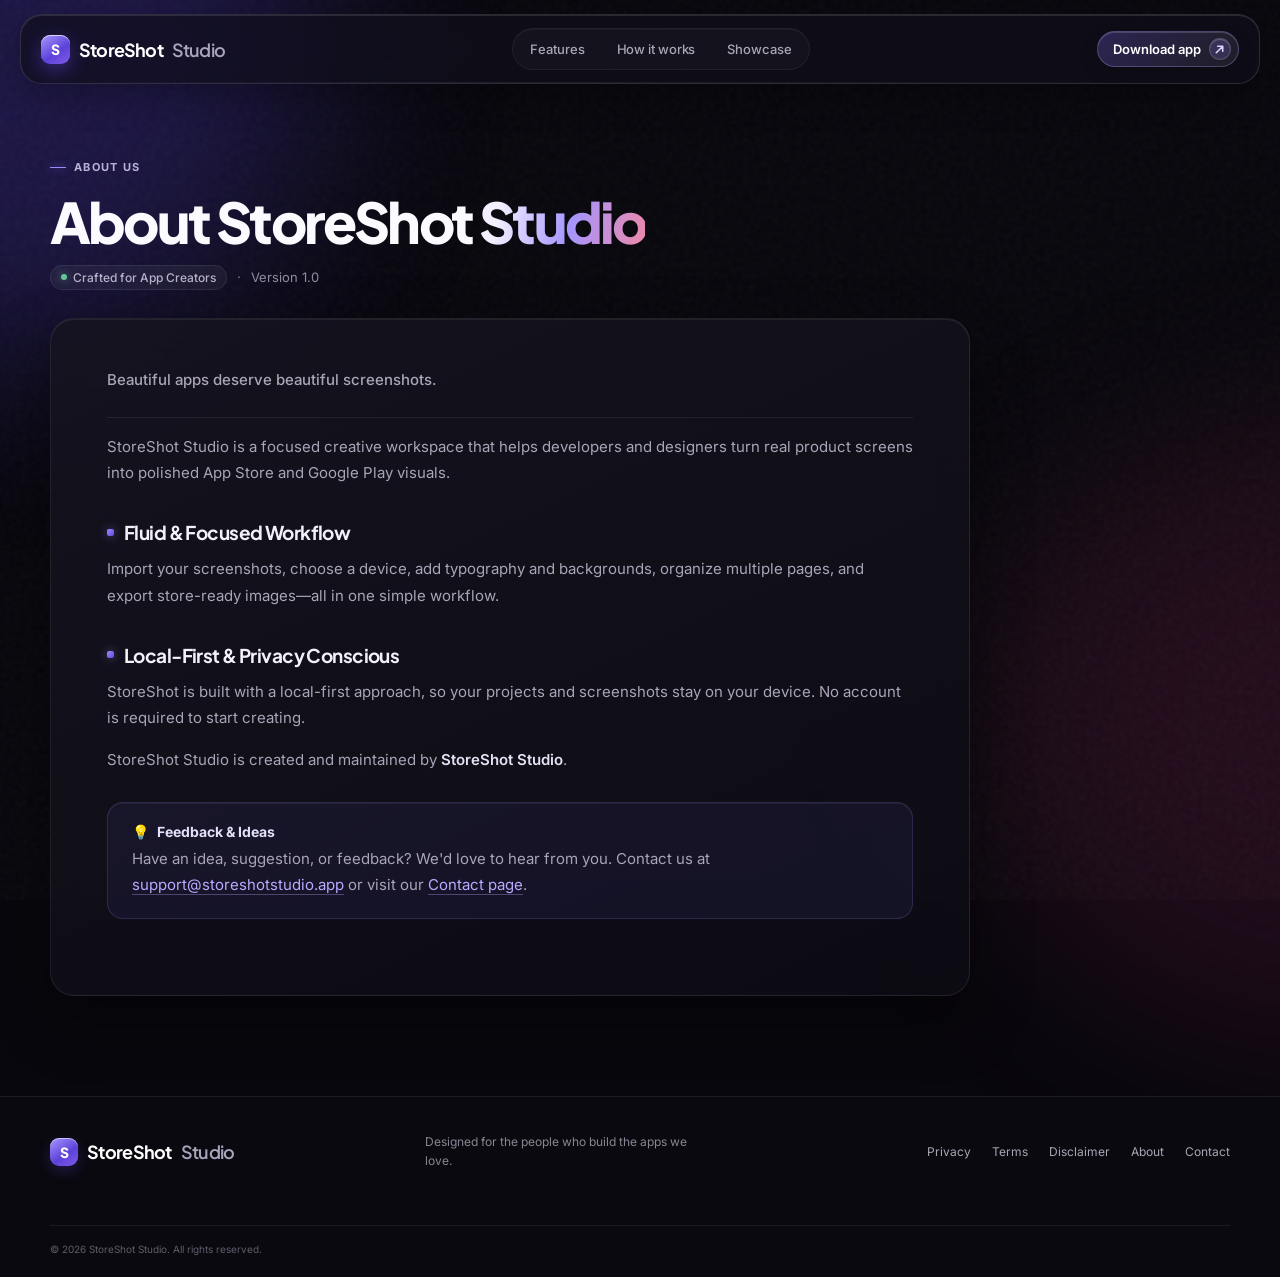
==== about.html @ 5463188c "feat: add legal and support pages, deploy config, and update UI components" ====
<!doctype html>
<html lang="en">
  <head>
    <meta charset="UTF-8" />
    <meta name="viewport" content="width=device-width, initial-scale=1.0" />
    <meta name="description" content="Learn about StoreShot Studio — the focused creative studio for designing stunning App Store and Google Play screenshots." />
    <title>About StoreShot Studio</title>
    <link rel="preconnect" href="https://fonts.googleapis.com" />
    <link rel="preconnect" href="https://fonts.gstatic.com" crossorigin />
    <link href="https://fonts.googleapis.com/css2?family=Inter:wght@400;500;600;700&family=Plus+Jakarta+Sans:wght@600;700;800&display=swap" rel="stylesheet" />
    <link rel="stylesheet" href="styles.css?v=2" />
  </head>
  <body>
    <div class="aurora aurora-one"></div><div class="aurora aurora-two"></div><div class="grain"></div>
    <header class="site-header">
      <nav class="nav wrap" aria-label="Main navigation">
        <a class="brand" href="index.html#top"><span class="brand-mark">S</span>StoreShot <em>Studio</em></a>
        <button class="menu-button" aria-expanded="false" aria-controls="nav-links">Menu</button>
        <div class="nav-links" id="nav-links">
          <a href="index.html#features">Features</a><a href="index.html#workflow">How it works</a><a href="index.html#showcase">Showcase</a>
        </div>
        <a class="nav-download" href="index.html#download"><span>Download app</span><span class="nav-download-arrow" aria-hidden="true"><svg width="11" height="11" viewBox="0 0 12 12" fill="none" xmlns="http://www.w3.org/2000/svg"><path d="M2.5 9.5L9.5 2.5M9.5 2.5H4M9.5 2.5V8" stroke="currentColor" stroke-width="1.75" stroke-linecap="round" stroke-linejoin="round"/></svg></span></a>
      </nav>
    </header>

    <main id="top" class="doc-page wrap">
      <header class="doc-header">
        <div class="eyebrow"><i></i> About Us</div>
        <h1>About StoreShot <span>Studio</span></h1>
        <div class="doc-meta">
          <span class="meta-badge">Crafted for App Creators</span>
          <span class="meta-dot">·</span>
          <span>Version 1.0</span>
        </div>
      </header>

      <article class="doc-card">
        <p class="doc-lead">Beautiful apps deserve beautiful screenshots.</p>

        <p>StoreShot Studio is a focused creative workspace that helps developers and designers turn real product screens into polished App Store and Google Play visuals.</p>

        <h3>Fluid & Focused Workflow</h3>
        <p>Import your screenshots, choose a device, add typography and backgrounds, organize multiple pages, and export store-ready images—all in one simple workflow.</p>

        <h3>Local-First & Privacy Conscious</h3>
        <p>StoreShot is built with a local-first approach, so your projects and screenshots stay on your device. No account is required to start creating.</p>

        <p>StoreShot Studio is created and maintained by <strong>StoreShot Studio</strong>.</p>

        <div class="doc-callout">
          <div class="doc-callout-title"><span>💡</span> Feedback & Ideas</div>
          <p>Have an idea, suggestion, or feedback? We'd love to hear from you. Contact us at <a class="doc-link" href="mailto:support@storeshotstudio.app">support@storeshotstudio.app</a> or visit our <a class="doc-link" href="contact.html">Contact page</a>.</p>
        </div>
      </article>
    </main>

    <footer>
      <div class="footer-inner wrap">
        <a class="brand" href="index.html#top"><span class="brand-mark">S</span>StoreShot <em>Studio</em></a>
        <p>Designed for the people who build the apps we love.</p>
        <div class="footer-links">
          <a href="privacy.html">Privacy</a>
          <a href="terms.html">Terms</a>
          <a href="disclaimer.html">Disclaimer</a>
          <a href="about.html">About</a>
          <a href="contact.html">Contact</a>
        </div>
        <small>© <span id="year"></span> StoreShot Studio. All rights reserved.</small>
      </div>
    </footer>
    <script src="script.js"></script>
  </body>
</html>
---- styles.css ----
:root{--bg:#08070d;--surface:#12111b;--text:#f0edf8;--muted:#aaa5b8;--line:rgba(255,255,255,.1);--purple:#7967ed;--cyan:#78dff7;--pink:#e56b9b}*{box-sizing:border-box}html{scroll-behavior:smooth}body{margin:0;background:var(--bg);color:var(--text);font-family:Inter,Arial,sans-serif;overflow-x:hidden}.wrap{width:min(1180px,calc(100% - 40px));margin:auto}.aurora{position:fixed;pointer-events:none;border-radius:50%;filter:blur(100px);opacity:.32;z-index:-2}.aurora-one{width:650px;height:620px;background:#4938be;left:-330px;top:-260px}.aurora-two{width:700px;height:600px;background:#9c285e;right:-400px;top:430px;opacity:.18}.grain{position:fixed;inset:0;pointer-events:none;opacity:.1;z-index:-1;background-image:url("data:image/svg+xml,%3Csvg viewBox='0 0 180 180' xmlns='http://www.w3.org/2000/svg'%3E%3Cfilter id='n'%3E%3CfeTurbulence type='fractalNoise' baseFrequency='.85' numOctaves='4' stitchTiles='stitch'/%3E%3C/filter%3E%3Crect width='100%25' height='100%25' filter='url(%23n)' opacity='.4'/%3E%3C/svg%3E")}.site-header{height:76px;position:fixed;z-index:10;top:0;left:0;right:0;background:rgba(8,7,13,.62);backdrop-filter:blur(22px);border-bottom:1px solid rgba(255,255,255,.06)}.nav{height:76px;display:flex;align-items:center;justify-content:space-between}.brand{display:flex;align-items:center;gap:8px;color:white;text-decoration:none;font:bold 17px 'Plus Jakarta Sans';letter-spacing:-.8px}.brand em{font-style:normal;color:#938dac;font-weight:600}.brand-mark{display:grid;place-items:center;width:24px;height:24px;border-radius:8px;color:white;font:800 14px 'Plus Jakarta Sans';background:linear-gradient(135deg,#9d8dff,#5940d0);box-shadow:inset 0 1px #ffffff85,0 5px 14px #4e3bcc99}.nav-links{display:flex;gap:29px;margin-left:80px}.nav-links a,.footer-links a{color:#bbb6c7;text-decoration:none;font-size:13px;transition:.2s}.nav-links a:hover,.footer-links a:hover{color:white}.nav-download{color:white;font-size:13px;font-weight:600;text-decoration:none;padding:11px 16px;border-radius:99px;background:#ffffff10;border:1px solid #ffffff19}.menu-button{display:none}.hero{padding:178px 0 52px;text-align:center}.eyebrow{color:#b9b2d9;font-size:11px;letter-spacing:.12em;text-transform:uppercase;font-weight:700;display:flex;align-items:center;gap:8px}.hero .eyebrow{justify-content:center}.eyebrow i{display:block;width:16px;height:1px;background:#9b8cff;box-shadow:0 0 8px #8b73ff}.hero h1,.section-intro h2,.workflow h2,.showcase h2,.closing h2{font:800 clamp(42px,5.3vw,72px)/1.07 'Plus Jakarta Sans';letter-spacing:-.065em;margin:18px 0 22px;color:#fbfaff}.hero h1 span,.closing h2 span{background:linear-gradient(103deg,#f3efff 14%,#a595ff 48%,#e68ab1 90%);-webkit-background-clip:text;background-clip:text;color:transparent}.hero-copy{color:#aaa5b6;max-width:560px;margin:0 auto;font-size:16px;line-height:1.7}.hero-actions{display:flex;justify-content:center;gap:12px;margin:29px 0 17px;scroll-margin-top:90px}.button{display:inline-flex;align-items:center;gap:14px;border-radius:99px;padding:14px 19px;text-decoration:none;font-size:13px;font-weight:700;transition:transform .2s,filter .2s}.button:hover{transform:translateY(-2px);filter:brightness(1.12)}.button b{font-size:18px;line-height:10px}.button-primary{color:#fff;background:linear-gradient(135deg,#8d79fc,#6046d4);box-shadow:0 9px 30px #6046d466,inset 0 1px #ffffff70}.button-glass{color:#d7d2e2;background:#ffffff0b;border:1px solid #ffffff17}.play{font-size:9px;color:#b9aaff}.hero-note{font-size:11px;color:#848093}.check{color:#8ff0c8;margin-right:5px}.studio-window{margin:68px auto 0;max-width:1100px;text-align:left;padding:1px;border:1px solid #ffffff19;border-radius:18px;background:linear-gradient(120deg,#ffffff26,#ffffff06);box-shadow:0 30px 80px #0009,0 0 100px #6247db36;overflow:hidden}.window-bar{height:42px;background:#181620e8;display:flex;align-items:center;color:#908a9c;font-size:10px;padding:0 15px}.traffic{display:flex;gap:6px}.traffic b{width:8px;height:8px;border-radius:50%;background:#5b5863}.traffic b:first-child{background:#e17c83}.traffic b:nth-child(2){background:#d8ad64}.traffic b:last-child{background:#74bc8e}.window-title{margin:auto}.window-title small{color:#64c598;margin-left:7px}.window-more{width:27px;text-align:right}.editor{height:510px;display:grid;grid-template-columns:48px 200px 1fr 205px;background:#111019}.editor-sidebar{border-right:1px solid #ffffff0d;background:#0d0c13;display:flex;flex-direction:column;align-items:center;padding:12px 0;gap:19px;color:#85818e}.sidebar-logo{width:26px;height:26px;color:white;background:#6d5ce8;border-radius:8px;display:grid;place-items:center;font:bold 13px 'Plus Jakarta Sans';margin-bottom:8px}.tool{font-weight:700;font-size:14px;width:28px;height:28px;display:grid;place-items:center;border-radius:7px}.tool.active{background:#6a59e3;color:white}.sidebar-bottom{margin-top:auto;border:1px solid #ffffff18;border-radius:50%;height:18px;width:18px;text-align:center;font-size:12px}.layers,.inspector{background:#17151e;border-right:1px solid #ffffff0d;padding:14px 11px;color:#c8c3d2}.panel-heading,.inspector-title{display:flex;justify-content:space-between;font-size:11px;font-weight:700;margin:2px 3px 17px}.panel-heading button{border:0;background:none;color:#aaa3be;font-size:17px}.layer{display:flex;align-items:center;gap:8px;padding:7px;border-radius:7px;margin:3px 0;font-size:10px}.layer.selected{background:#7767e322;outline:1px solid #7767e344}.layer b,.layer small{display:block}.layer b{font-weight:600;color:#d8d4e0}.layer small{font-size:8px;color:#777381;margin-top:3px}.layer i{font-style:normal;font-size:9px;color:#77717f;margin-left:auto}.layer-art{width:28px;height:28px;border-radius:5px;background:#34313d;display:grid;place-items:center;font-size:11px}.gradient-art{background:linear-gradient(135deg,#856df0,#f396bd)}.title-art{background:#6652d0;color:white;font-weight:bold}.bg-art{background:linear-gradient(135deg,#2c1e5f,#784fc0)}.shadow-art{background:radial-gradient(#555,transparent 55%),#211f28}.canvas{background:#0c0b11;position:relative;display:flex;flex-direction:column;min-width:0}.canvas-top{height:42px;display:flex;justify-content:space-between;align-items:center;padding:0 14px;border-bottom:1px solid #ffffff0c;color:#7f7b8a;font-size:10px}.canvas-top button{background:none;border:0;color:#827c8c;margin-left:7px}.canvas-top .share{background:#6a58e0;color:white;border-radius:5px;padding:6px 9px}.artboard{position:relative;margin:auto;height:394px;width:264px;border-radius:4px;overflow:hidden;background:linear-gradient(150deg,#392376,#7d5add 46%,#e17ba8);box-shadow:0 8px 20px #0008}.art-noise{position:absolute;inset:0;background:radial-gradient(circle at 10% 10%,#d7ceff55,transparent 28%),radial-gradient(circle at 80% 80%,#ffbdd755,transparent 30%)}.headline-preview{position:absolute;top:29px;left:22px;color:white;font:bold 25px/1.06 'Plus Jakarta Sans';letter-spacing:-1.5px}.headline-preview strong{font-weight:800}.phone{position:absolute;bottom:-42px;right:37px;width:142px;height:283px;border-radius:23px;background:#11111a;padding:5px;border:3px solid #2c2c38;box-shadow:-14px 19px 25px #28154a88;transform:rotate(-8deg)}.phone-camera{position:absolute;top:10px;left:50%;transform:translateX(-50%);background:#0b0b0e;width:53px;height:13px;border-radius:10px;z-index:2}.phone-screen{height:100%;border-radius:16px;overflow:hidden;background:linear-gradient(155deg,#eff7fa,#bfdee8);color:#18323e;padding:11px}.app-top{display:flex;justify-content:space-between;font-size:6px}.app-top b{font-size:8px}.greeting{font-size:11px;line-height:1.2;margin-top:22px}.ring{width:71px;height:71px;border:9px solid #70b7ce;border-top-color:#547987;border-right-color:#b9dee8;border-radius:50%;display:grid;place-items:center;margin:14px auto 12px;font:bold 18px Inter}.ring small{font-size:7px}.app-card{background:#ffffffb5;padding:9px;border-radius:9px;font-size:8px;position:relative}.app-card small{font-size:5px;display:block;color:#6b7a7e}.app-card span{position:absolute;right:9px;top:14px}.app-tabs{position:absolute;bottom:11px;left:11px;right:11px;display:flex;justify-content:space-around;font-size:6px}.art-tag{position:absolute;bottom:15px;left:18px;color:#fff;font-size:7px;opacity:.75}.canvas-footer{font-size:9px;color:#77717f;display:flex;justify-content:space-between;padding:10px 14px}.inspector{border:0;padding:15px}.field-label{font-size:8px;letter-spacing:.09em;color:#75717e;margin:22px 0 8px}.segmented{height:28px;border-radius:5px;background:#0e0d13;padding:3px;display:flex;font-size:9px}.segmented>*{width:50%;text-align:center;padding:6px}.segmented b{background:#35313e;border-radius:3px}.color-field,.export-row{display:flex;align-items:center;gap:7px;background:#100f16;border:1px solid #ffffff0b;border-radius:5px;padding:8px;font-size:8px}.color-field i{height:14px;width:14px;background:#765fe3;border-radius:4px}.color-field b,.export-row b{margin-left:auto;font-weight:500;color:#8b8694}.frame-row{display:flex;gap:7px}.frame-option{width:50%;height:55px;border:1px solid #ffffff12;border-radius:5px;text-align:center;font-size:16px;padding:7px;color:#8e8997}.frame-option small{display:block;font-size:7px;margin-top:4px}.frame-option.chosen{border-color:#8474ed;color:#b5acff;background:#7163d818}.export-button{width:100%;border:0;border-radius:5px;background:#6d5ade;color:white;padding:10px;font-size:9px;text-align:left;margin-top:10px}.export-button span{float:right}.logo-strip{padding:36px 0 20px;border-top:1px solid #ffffff0a;text-align:center}.logo-strip p{color:#8a8595;font-size:12px}.logo-strip div{display:flex;justify-content:space-between;gap:20px;max-width:850px;margin:28px auto 0;color:#55515d;font-weight:700;font-size:16px}.feature-section{padding:12px 0 80px;scroll-margin-top:68px}.section-intro,.showcase-head{display:flex;justify-content:space-between;gap:35px;align-items:end;margin-bottom:40px}.section-intro h2,.workflow h2,.showcase h2{font-size:42px;margin:14px 0 0}.section-intro p,.showcase-head p{max-width:350px;line-height:1.7;color:#9994a5;font-size:14px;margin:0 0 4px}.feature-grid{display:grid;grid-template-columns:1fr 1.32fr 1fr;gap:15px}.feature-card{min-height:300px;border:1px solid #ffffff12;border-radius:18px;background:linear-gradient(145deg,#1b1925cc,#0e0d14bb);padding:24px;overflow:hidden;position:relative}.feature-card.wide{background:radial-gradient(circle at 80% 40%,#28749e33,transparent 35%),linear-gradient(145deg,#1b1925,#10131c)}.feature-icon{width:33px;height:33px;display:grid;place-items:center;border-radius:10px;font-size:17px}.purple{background:#7d69ed30;color:#a897ff}.blue{background:#4ccbed28;color:#7be3ff}.pink{background:#e37aa328;color:#ff9cbc}.feature-card h3{font:700 19px 'Plus Jakarta Sans';letter-spacing:-.7px;margin:18px 0 8px}.feature-card p{font-size:12px;line-height:1.65;color:#a09ba9;max-width:240px;margin:0}.device-stack{position:absolute;bottom:-25px;right:8px;width:190px;height:150px}.mini-device{position:absolute;width:74px;height:140px;border-radius:14px;background:#11111c;border:3px solid #4b465a;box-shadow:0 15px 20px #0008}.mini-device span{margin:5px;display:block;height:126px;border-radius:8px;background:linear-gradient(160deg,#e88eb4,#7657dd)}.mini-device.front{right:29px;bottom:-13px;transform:rotate(10deg)}.mini-device.back{right:91px;bottom:3px;transform:rotate(-13deg);opacity:.8}.swatch-row{position:absolute;bottom:31px;left:25px;display:flex;gap:9px;align-items:center}.swatch-row span{height:38px;width:38px;border-radius:50%;border:3px solid #ffffff20}.swatch-row span:nth-child(1){background:#745ce5}.swatch-row span:nth-child(2){background:#ef89ae}.swatch-row span:nth-child(3){background:#70d6e8}.swatch-row span:nth-child(4){background:#eec879}.swatch-row span:nth-child(5){background:linear-gradient(135deg,#fa72b0,#644ee8)}.swatch-row b{height:32px;width:32px;border:1px solid #ffffff1e;border-radius:50%;display:grid;place-items:center;color:#aaa4b8}.export-sizes{position:absolute;bottom:25px;display:flex;gap:7px}.export-sizes span{width:50px;height:81px;display:grid;place-items:center;background:linear-gradient(145deg,#2f2c38,#15131d);border:1px solid #ffffff18;border-radius:8px;color:#9e95b8;font-size:9px}.workflow{padding:24px 0 80px;display:grid;grid-template-columns:1fr 1fr;gap:90px;align-items:center;scroll-margin-top:68px}.workflow-art{height:490px;position:relative;border-radius:18px;background:radial-gradient(circle at 48% 43%,#6250d64f,transparent 38%),#12101a;overflow:hidden;border:1px solid #ffffff0c}.steps-orb{position:absolute;width:330px;height:330px;border:1px solid #967aff42;border-radius:50%;left:50%;top:50%;transform:translate(-50%,-50%)}.steps-orb:after{content:"";position:absolute;inset:32px;border-radius:50%;border:1px solid #82dff333}.workflow-card{position:absolute;display:flex;align-items:center;gap:8px;background:#211e2dce;backdrop-filter:blur(8px);border:1px solid #ffffff1a;border-radius:9px;padding:8px 11px;color:#d7d2e3;font-size:9px;box-shadow:0 11px 25px #0006}.workflow-card b{display:grid;place-items:center;width:18px;height:18px;border-radius:50%;background:#7763e3;color:white;font-size:8px}.workflow-card.one{left:27px;top:101px}.workflow-card.two{right:20px;top:192px}.workflow-card.three{left:48px;bottom:98px}.workflow-phone{width:150px;height:295px;background:#191821;border-radius:24px;border:4px solid #393541;position:absolute;left:50%;top:50%;transform:translate(-50%,-50%) rotate(-9deg);padding:5px;box-shadow:0 25px 35px #000b}.small-screen{background:linear-gradient(145deg,#2b205d,#8756c7 60%,#f291a8);color:#fff;padding:26px 15px}.small-screen>b{font-size:9px}.small-screen div{font:700 17px/1.1 'Plus Jakarta Sans';margin-top:53px;letter-spacing:-.7px}.small-screen strong{color:#ffe5ef}.workflow-copy>p{color:#9d98a9;line-height:1.7;font-size:14px;max-width:390px}.workflow ul{list-style:none;padding:9px 0;margin:22px 0}.workflow li{padding:15px 0;border-bottom:1px solid #ffffff0d;color:#d2cddd;font-size:13px}.workflow li span{color:#9282ee;font-size:10px;margin-right:12px}.showcase{padding:12px 0 80px;scroll-margin-top:68px}.showcase-head{align-items:end}.shot-gallery{display:grid;grid-template-columns:1fr 1fr 1fr;gap:18px}.closing{padding-bottom:80px;scroll-margin-top:68px}.closing-card{position:relative;overflow:hidden;border:1px solid #ffffff17;border-radius:20px;padding:78px 50px;text-align:center;background:radial-gradient(circle at 50% 130%,#815ee864,transparent 56%),linear-gradient(145deg,#1a1626,#100f17)}.closing-card .eyebrow{justify-content:center}.closing h2{font-size:52px;margin:17px 0}.closing p{color:#a8a2b5;font-size:14px;margin:0 0 28px}.closing-glow{position:absolute;width:400px;height:200px;left:50%;bottom:-170px;transform:translateX(-50%);background:#7557ef;filter:blur(65px);opacity:.8}footer{border-top:1px solid #ffffff0d;background:#09080d}.footer-inner{padding:42px 0 25px;display:grid;grid-template-columns:1.2fr 1.8fr auto;gap:25px;align-items:center}.footer-inner p{font-size:12px;color:#7e7988}.footer-links{display:flex;gap:18px}.footer-inner small{grid-column:1/-1;padding-top:18px;border-top:1px solid #ffffff0b;color:#5f5b68;font-size:10px}
@media(max-width:800px){.feature-section,.workflow,.showcase,.closing{scroll-margin-top:58px}.nav-links,.nav-download{display:none}.menu-button{display:block;background:#ffffff0c;color:#ddd7e9;border:1px solid #ffffff19;border-radius:99px;padding:8px 12px;font-size:11px}.nav-links.open{position:absolute;top:65px;left:20px;right:20px;margin:0;padding:15px;display:flex;flex-direction:column;gap:15px;background:#17151eeF;border:1px solid #ffffff17;border-radius:13px;backdrop-filter:blur(20px)}.hero{padding-top:142px}.hero h1{font-size:43px}.editor{height:405px;grid-template-columns:38px 1fr}.layers,.inspector{display:none}.canvas-top{height:36px}.artboard{height:302px;width:203px}.headline-preview{font-size:19px;top:21px;left:17px}.phone{width:110px;height:219px;right:29px}.canvas-footer{padding:7px}.logo-strip{padding-bottom:30px}.logo-strip div{flex-wrap:wrap;justify-content:center;font-size:13px}.section-intro,.showcase-head{display:block}.section-intro p,.showcase-head p{margin-top:17px}.feature-grid{grid-template-columns:1fr}.feature-card{min-height:240px}.feature-card.wide{min-height:260px}.workflow{grid-template-columns:1fr;gap:44px;padding:30px 0 60px}.workflow-art{height:410px}.showcase{padding:20px 0 60px}.shot-gallery{grid-template-columns:1fr;gap:12px}.shot{height:350px}.shot-one{height:390px}.closing-card{padding:58px 20px}.closing h2{font-size:39px}.footer-inner{grid-template-columns:1fr;gap:14px}.footer-links{grid-row:3;flex-wrap:wrap}.footer-inner small{grid-row:4}.section-intro h2,.workflow h2,.showcase h2{font-size:36px}}
@media(max-width:430px){.wrap{width:min(100% - 28px,1180px)}.site-header,.nav{height:65px}.hero{padding-top:123px}.hero h1{font-size:37px}.hero-copy{font-size:14px}.hero-actions{flex-direction:column;align-items:center}.button{justify-content:center;width:220px}.studio-window{margin-top:48px}.editor{height:365px}.artboard{height:272px;width:182px}.phone{width:98px;height:197px;right:26px}.headline-preview{font-size:17px}.workflow-card{font-size:8px}.workflow-card.one{left:15px}.workflow-card.two{right:8px}.workflow-card.three{left:22px}.workflow-phone{transform:translate(-50%,-50%) rotate(-9deg) scale(.85)}.section-intro h2,.workflow h2,.showcase h2{font-size:32px}.logo-strip{padding-top:35px}.feature-section{padding-bottom:85px}}
/* Interactive Studio controls */
.layer{border:0;width:100%;text-align:left;color:inherit;cursor:pointer}.layer:focus-visible,.frame-option:focus-visible,.platform:focus-visible,.palette button:focus-visible{outline:1px solid #a99aff;outline-offset:2px}.segmented button{border:0;background:transparent;color:#aaa5b6;font:inherit;cursor:pointer}.segmented button.chosen{background:#35313e;color:#eee9f8;border-radius:3px}.color-field{cursor:pointer}.color-field input{position:absolute;width:1px;height:1px;opacity:0;pointer-events:none}.palette{display:flex;gap:6px;margin-top:8px}.palette button{width:18px;height:18px;border-radius:50%;border:2px solid #ffffff30;cursor:pointer}.palette button:nth-child(1){background:#6C5CE7}.palette button:nth-child(2){background:#0E8CCF}.palette button:nth-child(3){background:#E15F8D}.palette button:nth-child(4){background:#20A780}.frame-option{background:#100f16;cursor:pointer}.frame-option.chosen{background:#7163d818}.editor-hint{color:#837d92;font-size:8px;line-height:1.5;margin:14px 0 0}.artboard{transform-origin:center;transition:transform .18s,background .18s}.canvas-footer button{border:0;background:transparent;color:#b1aabb;cursor:pointer;font-size:12px}.headline-preview{outline:none;cursor:text}.headline-preview:focus{outline:1px dashed #ffffff8c;outline-offset:5px}.phone{cursor:grab;touch-action:none}.phone:active{cursor:grabbing}.classic-frame{border-radius:16px;border-color:#a4a1a9;padding:3px}.classic-frame .phone-screen{border-radius:11px}.classic-frame .phone-camera{width:32px;height:7px;top:7px}.android-phone{border-radius:14px;transform:rotate(-2deg)}.android-phone .phone-camera{width:9px;height:9px;left:auto;right:13px;transform:none}.android-phone .phone-screen{border-radius:9px}.android-canvas .art-tag{color:#e8e5ff}@media(max-width:800px){.editor-hint,.palette{display:none}}
/* Motion for the launch workflow artwork */
.steps-orb{animation:orbit-rings 16s linear infinite}
.steps-orb-inner{animation:orbit-rings-reverse 11s linear infinite}
.workflow-phone{animation:device-float 5s ease-in-out infinite;will-change:transform}
.workflow-card{animation:workflow-card-float 5s ease-in-out infinite;will-change:transform,box-shadow}
.workflow-card.one{animation-delay:-.4s}.workflow-card.two{animation-delay:-2.1s}.workflow-card.three{animation-delay:-3.6s}
.workflow-card b{animation:step-pulse 2.6s ease-in-out infinite}.workflow-card.two b{animation-delay:-.9s}.workflow-card.three b{animation-delay:-1.8s}
@keyframes orbit-rings{from{transform:translate(-50%,-50%) rotate(0deg)}to{transform:translate(-50%,-50%) rotate(360deg)}}
@keyframes orbit-rings-reverse{from{transform:translate(-50%,-50%) rotate(0deg)}to{transform:translate(-50%,-50%) rotate(-360deg)}}
@keyframes device-float{0%,100%{transform:translate(-50%,-50%) rotate(-9deg)}50%{transform:translate(-50%,calc(-50% - 12px)) rotate(-5deg)}}
@keyframes workflow-card-float{0%,100%{transform:translateY(0);box-shadow:0 11px 25px #0006}50%{transform:translateY(-9px);box-shadow:0 19px 32px #0009}}
@keyframes step-pulse{0%,100%{box-shadow:0 0 0 0 #917fff66}50%{box-shadow:0 0 0 8px #917fff00}}
@media (prefers-reduced-motion:reduce){.steps-orb,.steps-orb-inner,.steps-orb:after,.workflow-phone,.workflow-card,.workflow-card b{animation:none!important}}
/* Refined showcase cards — cohesive dark-glass design */
.shot-gallery{gap:18px;align-items:stretch}
.shot{height:430px;padding:26px;border:1px solid rgba(255,255,255,.08);border-radius:20px;background:linear-gradient(155deg,rgba(24,22,34,.9),rgba(13,12,20,.94))!important;position:relative;overflow:hidden;box-shadow:inset 0 1px rgba(255,255,255,.06),0 16px 36px rgba(0,0,0,.25);transition:transform .35s ease,border-color .35s ease,box-shadow .35s ease}
.shot:before{content:"";position:absolute;inset:0;z-index:0;opacity:.7;pointer-events:none;background:radial-gradient(circle at 75% 20%,var(--showcase-glow),transparent 45%),linear-gradient(145deg,rgba(255,255,255,.03),transparent 40%);transition:opacity .35s ease}
.shot:after{display:none}
.shot:hover{transform:translateY(-6px);border-color:rgba(185,170,255,.24);box-shadow:inset 0 1px rgba(255,255,255,.1),0 24px 44px rgba(0,0,0,.35)}
.shot:hover:before{opacity:1}
.shot-one{--showcase-glow:rgba(155,135,245,.16)}
.shot-two{--showcase-glow:rgba(85,200,230,.14)}
.shot-three{--showcase-glow:rgba(230,120,165,.14)}
.shot small{position:relative;z-index:2;display:block;max-width:200px;color:#dedae8;font-size:18px;font-weight:600;line-height:1.25;letter-spacing:-.6px}
.shot small b{font-weight:700;color:#ffffff}
.shot-one small:before,.shot-two small:before,.shot-three small:before{content:"FEATURED APP";display:block;margin:0 0 11px;color:#8e88a0;font:700 9px Inter;letter-spacing:.12em}
.shot-two small:before{content:"FINANCE";color:#72cadb}
.shot-three small:before{content:"TRAVEL";color:#e58ba9}
.gallery-phone{position:absolute;bottom:-36px;left:50%;transform:translateX(-50%) rotate(-6deg);width:160px;height:274px;border:3px solid #2e2b3b;border-radius:24px;padding:5px;background:#100f17;box-shadow:0 20px 36px rgba(0,0,0,.45),inset 0 1px rgba(255,255,255,.1);transition:transform .4s cubic-bezier(.2,.8,.2,1),box-shadow .4s ease;z-index:1}
.gallery-phone:before{content:"";position:absolute;top:8px;left:50%;transform:translateX(-50%);width:48px;height:12px;border-radius:7px;background:#0a090e;z-index:3}
.gallery-phone:after{display:none}
.shot:hover .gallery-phone{transform:translateX(-50%) rotate(-3deg) translateY(-8px);box-shadow:0 28px 44px rgba(0,0,0,.55)}
.gallery-phone>div{height:100%;border-radius:17px;padding:22px 14px;font:700 10px 'Plus Jakarta Sans';position:relative;overflow:hidden}
.gallery-phone>b{position:absolute;top:68px;left:14px;font:700 19px/1.05 'Plus Jakarta Sans';letter-spacing:-.8px}
.gallery-phone span{position:absolute;top:168px;left:14px;font-size:27px;font-weight:700}
.gallery-phone i{position:absolute;top:210px;left:14px;font-size:9px;font-style:normal;font-weight:600}
.light>div{background:linear-gradient(165deg,#f7f3ee,#e8dfd8);color:#2b2633}
.gallery-phone.light>b{color:#241f2d}
.gallery-phone.light span{color:#352e40}
.dark>div{background:linear-gradient(160deg,#12252c,#0a1518);color:#c5e3ea}
.gallery-phone.dark>b{color:#e6f5f8}
.gallery-phone.dark>b span{font-size:13px;opacity:.75;position:static}
.gallery-phone.dark i{color:#54d6b0}
.coral>div{background:linear-gradient(160deg,#2d1933,#160e1d);color:#e5b2cc}
.gallery-phone.coral>b{top:72px;color:#ffffff;font-size:18px;line-height:1.15;letter-spacing:-.6px}
.gallery-phone.coral>b:after{content:"Offline topographic trails & curated maps";display:block;font-size:8.5px;line-height:1.4;letter-spacing:normal;font-weight:500;color:#cba1b8;margin-top:9px;max-width:115px}
@media(max-width:800px){.shot{height:370px}.shot-gallery{gap:14px}.shot-one{height:390px}}
/* Interactive feature-card controls */
.feature-card{cursor:pointer}.feature-card:focus-visible{outline:1px solid #b5a8ff;outline-offset:4px}.feature-card:active{transform:translateY(-2px) scale(.992)}
.device-stack:after{content:"Click to change device";position:absolute;right:20px;bottom:17px;color:#a89ee0;background:#17141fbb;border:1px solid #ffffff18;border-radius:99px;padding:6px 9px;font:600 8px Inter;letter-spacing:.02em;opacity:0;transform:translateY(5px);transition:.25s}.feature-card:hover .device-stack:after,.feature-card:focus-within .device-stack:after{opacity:1;transform:translateY(0)}.device-swap .mini-device.front{animation:device-swap .55s cubic-bezier(.2,.8,.2,1)}.device-stack[data-device="1"] .mini-device.front span{background:linear-gradient(160deg,#71d5ed,#5f7be5)}.device-stack[data-device="2"] .mini-device.front span{background:linear-gradient(160deg,#ffc97c,#eb759b)}.device-stack[data-device="1"] .mini-device.back{transform:rotate(-5deg)}.device-stack[data-device="2"] .mini-device.back{transform:rotate(-20deg)}
.swatch-row span{cursor:pointer;transition:transform .2s ease,box-shadow .2s ease}.swatch-row span:hover,.swatch-row span.active{transform:translateY(-6px) scale(1.08);box-shadow:0 0 0 2px #17151e,0 0 0 3px var(--interactive-accent,#b4a4ff),0 10px 20px var(--interactive-accent,#8069ea66)}.feature-card.wide{transition:background .35s ease,border-color .35s ease}.feature-card.wide[style]{background:radial-gradient(circle at 80% 40%,color-mix(in srgb,var(--interactive-accent) 38%,transparent),transparent 40%),linear-gradient(145deg,#1b1925,#10131c)!important;border-color:color-mix(in srgb,var(--interactive-accent) 45%,#ffffff16)}
.export-sizes span{cursor:pointer;transition:transform .2s ease,border-color .2s ease,background .2s ease,color .2s ease}.export-sizes span:hover,.export-sizes span.active{transform:translateY(-8px);border-color:#a99bff;background:linear-gradient(145deg,#5e4fc4,#252039);color:#fff;box-shadow:0 12px 20px #5e4fc34d}.export-feedback{position:absolute;right:23px;bottom:24px;color:#80ebbf;font-size:10px;font-weight:700;opacity:0;transform:translateY(5px);transition:.25s}.export-ready .export-feedback{opacity:1;transform:translateY(0)}@keyframes device-swap{0%{transform:translateX(0) rotate(10deg)}45%{transform:translateX(-18px) rotate(-2deg) scale(.94)}100%{transform:translateX(0) rotate(10deg)}}@media(prefers-reduced-motion:reduce){.device-swap .mini-device.front{animation:none}.swatch-row span,.export-sizes span{transition:none}}
/* Premium liquid-glass navigation */
.site-header{height:84px;background:linear-gradient(180deg,rgba(12,10,19,.82),rgba(10,9,15,.56));border-bottom-color:rgba(255,255,255,.055);transition:height .3s ease,background .3s ease,border-color .3s ease,box-shadow .3s ease}
.site-header:after{content:"";position:absolute;left:0;right:0;bottom:-1px;height:1px;background:linear-gradient(90deg,transparent,rgba(174,156,255,.35),rgba(97,212,238,.2),transparent);opacity:.42}
.site-header.is-scrolled{height:70px;background:rgba(13,11,20,.82);border-bottom-color:rgba(255,255,255,.1);box-shadow:0 14px 32px rgba(0,0,0,.25)}
.nav{height:84px;transition:height .3s ease}.is-scrolled .nav{height:70px}
.brand{font-size:18px;gap:9px}.brand-mark{width:29px;height:29px;border-radius:9px;background:linear-gradient(145deg,#a998ff,#5d42da 58%,#805ce6);box-shadow:inset 0 1px rgba(255,255,255,.65),0 6px 18px rgba(93,66,218,.48);transition:transform .25s ease,box-shadow .25s ease}.brand:hover .brand-mark{transform:rotate(-8deg) scale(1.08);box-shadow:inset 0 1px #fff,0 8px 24px rgba(125,94,247,.7)}.brand em{color:#aaa4bd}
.nav-links{margin-left:120px;gap:6px;padding:4px;border:1px solid rgba(255,255,255,.055);border-radius:99px;background:rgba(255,255,255,.028);box-shadow:inset 0 1px rgba(255,255,255,.035)}
.nav-links a{position:relative;padding:8px 13px;border-radius:99px;color:#aaa5b7;font-weight:500;letter-spacing:-.1px}.nav-links a:after{content:"";position:absolute;left:50%;bottom:4px;width:4px;height:4px;border-radius:50%;background:#b6a7ff;opacity:0;transform:translateX(-50%) scale(0);transition:.2s}.nav-links a:hover{background:rgba(255,255,255,.08);color:#f4f1fb}.nav-links a.active{background:rgba(125,105,237,.18);color:#eeeaff;box-shadow:inset 0 1px rgba(211,201,255,.16)}.nav-links a.active:after{opacity:1;transform:translateX(-50%) scale(1);box-shadow:0 0 10px #9e8aff}
.nav-download{display:inline-flex;align-items:center;gap:8px;padding:6px 7px 6px 15px;border-radius:99px;border:1px solid rgba(185,171,255,.28);background:linear-gradient(135deg,rgba(124,103,238,.28),rgba(255,255,255,.065));box-shadow:inset 0 1px rgba(255,255,255,.16),0 8px 18px rgba(0,0,0,.16);color:#fff;font-size:13px;font-weight:600;text-decoration:none;transition:transform .25s cubic-bezier(.16,1,.3,1),box-shadow .25s ease,border-color .25s ease,background .25s ease}
.nav-download:hover{transform:translateY(-2px);border-color:#b8aaff;background:linear-gradient(135deg,rgba(135,114,248,.38),rgba(255,255,255,.09));box-shadow:inset 0 1px rgba(255,255,255,.35),0 11px 24px rgba(87,61,205,.36),0 0 14px rgba(162,142,255,.22)}
.nav-download-arrow{display:inline-flex;align-items:center;justify-content:center;width:22px;height:22px;border-radius:50%;background:rgba(160,142,255,.18);border:1px solid rgba(255,255,255,.15);color:#dcd6ff;box-shadow:inset 0 1px rgba(255,255,255,.2);transition:transform .25s cubic-bezier(.16,1,.3,1),background .25s ease,color .25s ease,border-color .25s ease,box-shadow .25s ease}
.nav-download-arrow svg{display:block;transition:transform .25s cubic-bezier(.16,1,.3,1)}
.nav-download:hover .nav-download-arrow{background:linear-gradient(135deg,#9380fc,#5c43d2);border-color:rgba(255,255,255,.45);color:#ffffff;box-shadow:0 2px 10px rgba(108,82,231,.6),inset 0 1px rgba(255,255,255,.45);transform:scale(1.06)}
.nav-download:hover .nav-download-arrow svg{transform:translate(1px,-1px)}
@media(max-width:800px){.site-header,.nav{height:70px}.site-header.is-scrolled,.is-scrolled .nav{height:62px}.nav-links.open{top:60px;padding:9px;background:rgba(20,18,29,.95);border-color:rgba(181,164,255,.18);box-shadow:0 16px 35px rgba(0,0,0,.35)}.nav-links.open a{padding:10px 12px}.menu-button{background:linear-gradient(135deg,#ffffff14,#8d75ee24);border-color:#ffffff20}}
/* Elevated StoreShot footer */
footer{position:relative;overflow:hidden;border-top:1px solid rgba(255,255,255,.09);background:linear-gradient(180deg,#0e0d15 0%,#08070d 68%)}footer:before{content:"";position:absolute;pointer-events:none;width:780px;height:290px;left:50%;top:-245px;transform:translateX(-50%);background:radial-gradient(ellipse,rgba(112,89,231,.3),transparent 67%);filter:blur(12px)}footer:after{content:"";position:absolute;pointer-events:none;left:0;right:0;top:0;height:1px;background:linear-gradient(90deg,transparent,rgba(160,141,255,.58),rgba(103,218,240,.28),transparent)}
.footer-inner{position:relative;padding:58px 0 27px;grid-template-columns:1.15fr 1.35fr auto;gap:38px;align-items:center}.footer-inner .brand{font-size:21px;letter-spacing:-1px}.footer-inner .brand-mark{width:35px;height:35px;border-radius:11px;font-size:16px}.footer-inner p{position:relative;margin:0;max-width:270px;padding-left:18px;color:#9892a5;font-size:12px;line-height:1.65}.footer-inner p:before{content:"";position:absolute;left:0;top:4px;height:29px;width:2px;border-radius:2px;background:linear-gradient(#a08cff,#e478aa)}.footer-links{justify-content:flex-end;gap:6px}.footer-links a{position:relative;padding:9px 11px;border-radius:8px;color:#aaa4b6;font-size:12px}.footer-links a:hover{background:rgba(255,255,255,.065);color:#f6f3ff;box-shadow:inset 0 1px rgba(255,255,255,.09)}.footer-inner small{position:relative;margin-top:22px;padding-top:20px;display:flex;align-items:center;justify-content:space-between;color:#615c6b;font-size:10px}.footer-inner small:after{content:"Made with care for app makers";font-size:10px;letter-spacing:.04em;color:#777183;text-transform:uppercase}.footer-inner small:before{content:"";position:absolute;top:-1px;left:0;width:68px;height:1px;background:linear-gradient(90deg,#9b85ff,transparent)}@media(max-width:800px){.footer-inner{padding:45px 0 23px;gap:18px}.footer-inner p{padding-left:14px}.footer-links{justify-content:flex-start}.footer-inner small{margin-top:14px}.footer-inner small:after{display:none}}@media(max-width:430px){.footer-inner .brand{font-size:19px}.footer-links a{padding:8px 9px}.footer-inner small{font-size:9px}}
/* Simple footer override */
footer{background:#0a090f;border-top:1px solid rgba(255,255,255,.08)}
footer:before,footer:after{display:none}
.footer-inner{padding:36px 0 22px;grid-template-columns:1.1fr 1.5fr auto;gap:28px}
.footer-inner .brand{font-size:18px;letter-spacing:-.7px}
.footer-inner .brand-mark{width:28px;height:28px;border-radius:9px;font-size:14px;box-shadow:inset 0 1px rgba(255,255,255,.5),0 5px 13px rgba(93,66,218,.28)}
.footer-inner p{max-width:285px;padding:0;color:#898493;font-size:12px;line-height:1.55}
.footer-inner p:before{display:none}
.footer-links{gap:21px}
.footer-links a{padding:0;background:none!important;box-shadow:none!important;color:#aaa5b6;font-size:12px}
.footer-links a:hover{color:#fff}
.footer-inner small{display:block;margin-top:27px;padding-top:17px;border-top:1px solid rgba(255,255,255,.07);color:#615c6c;font-size:10px}
.footer-inner small:before,.footer-inner small:after{display:none}
@media(max-width:800px){.footer-inner{padding:32px 0 20px;grid-template-columns:1fr;gap:15px}.footer-inner p{max-width:300px}.footer-links{gap:18px;flex-wrap:wrap}.footer-inner small{margin-top:8px}}
/* Keep the interactive device preview fully inside its feature card */
.feature-card.tall .device-stack{right:16px;bottom:10px;width:180px;height:140px}
.feature-card.tall .mini-device{width:68px;height:128px;border-radius:13px}
.feature-card.tall .mini-device span{height:116px;margin:4px;border-radius:8px}
.feature-card.tall .mini-device.front{right:23px;bottom:0}
.feature-card.tall .mini-device.back{right:79px;bottom:6px}
.device-stack:after{display:none}
@media(max-width:430px){.feature-card.tall .device-stack{right:8px;bottom:7px;transform:scale(.9);transform-origin:right bottom}}
/* Explicit temporary selection state for the design card */
.feature-card.wide.is-color-selected{background:radial-gradient(circle at 80% 40%,color-mix(in srgb,var(--interactive-accent) 38%,transparent),transparent 40%),linear-gradient(145deg,#1b1925,#10131c)!important;border-color:color-mix(in srgb,var(--interactive-accent) 45%,#ffffff16)}
.feature-card.wide:focus-visible{outline:none}
/* Floating iOS-style navigation */
.site-header{top:14px;left:50%;right:auto;width:min(1240px,calc(100% - 40px));height:70px;transform:translateX(-50%);border:1px solid rgba(255,255,255,.12);border-radius:22px;background:rgba(17,15,26,.74);box-shadow:0 12px 34px rgba(0,0,0,.28),inset 0 1px rgba(255,255,255,.11);backdrop-filter:blur(24px) saturate(145%);-webkit-backdrop-filter:blur(24px) saturate(145%)}
.site-header:after{left:22px;right:22px;bottom:0;border-radius:99px;opacity:.32}
.site-header.is-scrolled{top:10px;height:62px;width:min(1120px,calc(100% - 56px));border-color:rgba(188,172,255,.2);background:rgba(15,13,23,.88);box-shadow:0 16px 40px rgba(0,0,0,.38),inset 0 1px rgba(255,255,255,.13)}
.nav,.is-scrolled .nav{height:100%;width:100%;padding:0 20px}
.nav-links{margin-left:0}.nav-download{padding:6px 7px 6px 15px}
@media(max-width:800px){.site-header{top:10px;width:calc(100% - 24px);height:62px;border-radius:18px}.site-header.is-scrolled{top:8px;width:calc(100% - 30px);height:58px}.nav,.is-scrolled .nav{padding:0 14px}.nav-links.open{top:68px;left:0;right:0;border-radius:16px}.site-header.is-scrolled .nav-links.open{top:64px}}
/* Smooth floating-nav shrink transition */
.site-header{transition:top .42s cubic-bezier(.22,1,.36,1),width .42s cubic-bezier(.22,1,.36,1),height .42s cubic-bezier(.22,1,.36,1),background .32s ease,border-color .32s ease,box-shadow .42s cubic-bezier(.22,1,.36,1)}
.nav,.is-scrolled .nav{transition:padding .42s cubic-bezier(.22,1,.36,1)}
.site-header .brand,.site-header .nav-links,.site-header .nav-download{transition:transform .42s cubic-bezier(.22,1,.36,1),opacity .28s ease}
.site-header.is-scrolled .brand{transform:scale(.94);transform-origin:left center}.site-header.is-scrolled .nav-links{transform:scale(.94)}.site-header.is-scrolled .nav-download{transform:scale(.92);transform-origin:right center}
@media(prefers-reduced-motion:reduce){.site-header,.nav,.is-scrolled .nav,.site-header .brand,.site-header .nav-links,.site-header .nav-download{transition:none!important}}
/* Reliable visible dual-orbit treatment behind the workflow device */
.steps-orb,.steps-orb-inner{position:absolute;border-radius:50%;left:50%;top:50%;transform:translate(-50%,-50%);pointer-events:none;z-index:0;overflow:visible}
.steps-orb{width:330px;height:330px;border:1px solid rgba(157,133,255,.46);background:none;filter:drop-shadow(0 0 10px rgba(124,99,236,.2))}
.steps-orb:before{content:"";position:absolute;left:50%;top:-5px;width:9px;height:9px;transform:translateX(-50%);border-radius:50%;background:#b4a4ff;border:2px solid #211d34;box-shadow:0 0 0 4px rgba(140,116,244,.18),0 0 15px #9b85ff}
.steps-orb:after{display:none}
.steps-orb-inner{width:252px;height:252px;border:1px solid rgba(95,214,241,.44);background:none;filter:drop-shadow(0 0 8px rgba(89,208,239,.35))}
.steps-orb-inner:before{content:"";position:absolute;left:50%;top:-5px;width:9px;height:9px;transform:translateX(-50%);border-radius:50%;background:#78dff7;border:2px solid #142834;box-shadow:0 0 0 4px rgba(120,223,247,.2),0 0 15px #5bcdf0}
.workflow-phone{z-index:2}.workflow-card{z-index:3}

/* Responsive hardening */
img,svg,video,canvas{max-width:100%}
.hero h1,.section-intro h2,.workflow h2,.showcase h2,.closing h2{overflow-wrap:anywhere;text-wrap:balance}
@media(max-width:1000px){
  .editor{grid-template-columns:44px 170px minmax(0,1fr)}.inspector{display:none}
  .feature-grid{grid-template-columns:1fr 1fr}.feature-card.tall{grid-row:auto}.feature-card.wide{grid-column:auto}.feature-card:last-child{grid-column:1/-1}
  .workflow{gap:48px}.shot-gallery{grid-template-columns:1fr 1fr}.shot-three{grid-column:1/-1}
}
@media(max-width:800px){
  .nav-links,.nav-download{display:none}.menu-button{display:block;min-width:44px;min-height:44px;padding:10px 13px;touch-action:manipulation}.nav-links.open{display:flex}.nav-links.open a{min-height:44px;display:flex;align-items:center}
  .hero{padding-bottom:40px}.hero h1 br,.section-intro h2 br,.workflow h2 br,.showcase h2 br,.closing h2 br{display:none}.studio-window{width:100%}
  .editor{grid-template-columns:38px minmax(0,1fr)}.feature-grid,.shot-gallery{grid-template-columns:minmax(0,1fr)}.feature-card:last-child,.shot-three{grid-column:auto}.feature-card{overflow:hidden}
  .workflow-art{min-width:0}.logo-strip div{gap:18px 26px}.footer-links a{min-height:40px;display:inline-flex;align-items:center}
}
@media(max-width:430px){
  .wrap{width:calc(100% - 28px)}.site-header{width:calc(100% - 20px)}.site-header.is-scrolled{width:calc(100% - 24px)}.nav,.is-scrolled .nav{padding:0 10px}
  .brand{font-size:16px;gap:7px;white-space:nowrap}.brand-mark{width:27px;height:27px}.brand em{display:none}.hero{padding-top:112px}.hero h1{font-size:clamp(32px,10.2vw,39px);letter-spacing:-.055em}.hero-copy{line-height:1.62}
  .hero-actions{width:100%}.hero-actions .button{width:100%;max-width:280px;min-height:48px}.studio-window{border-radius:14px}.window-title small{display:none}.editor{height:350px}.editor-sidebar{gap:14px}.artboard{width:min(182px,calc(100% - 22px));height:272px}
  .logo-strip div{display:grid;grid-template-columns:1fr 1fr;width:100%;gap:16px 12px}.logo-strip div span{text-align:center;font-size:11px}.feature-card{padding:22px;min-height:260px}.feature-card.tall{min-height:340px}.feature-card.wide{min-height:300px}
  .swatch-row{left:22px;right:16px;gap:7px}.swatch-row span{width:34px;height:34px}.device-stack{max-width:55%}.workflow-art{height:360px}.steps-orb{width:285px;height:285px}.steps-orb-inner{width:218px;height:218px}.workflow-card.one{top:61px}.workflow-card.two{top:150px}.workflow-card.three{bottom:62px}
  .shot,.shot-one{height:360px;padding:21px}.closing{padding-bottom:80px}.closing-card{padding:50px 18px}.closing h2{font-size:clamp(31px,9vw,38px)}.footer-links{gap:8px 16px}
}
@media(max-width:340px){
  .wrap{width:calc(100% - 20px)}.site-header{width:calc(100% - 14px)}.brand{font-size:14px}.brand-mark{width:25px;height:25px}.menu-button{font-size:10px;padding:8px 10px}.hero h1{font-size:31px}.hero-note{font-size:10px}
  .editor-sidebar{display:none}.editor{grid-template-columns:minmax(0,1fr)}.feature-card.tall .device-stack{transform:scale(.8);right:3px}.export-sizes span{width:46px}
}

/* Legal and Content Page Layouts */
.doc-page{padding:160px 0 100px;min-height:calc(100vh - 220px)}
.doc-header{margin-bottom:28px}
.doc-header h1{font:800 clamp(36px,5vw,56px)/1.12 'Plus Jakarta Sans',sans-serif;letter-spacing:-.05em;margin:16px 0 12px;color:#fbfaff}
.doc-header h1 span{background:linear-gradient(103deg,#f3efff 14%,#a595ff 55%,#e68ab1 95%);-webkit-background-clip:text;background-clip:text;color:transparent}
.doc-meta{display:flex;align-items:center;gap:10px;font-size:13px;color:#928ca1;flex-wrap:wrap}
.doc-meta .meta-badge{display:inline-flex;align-items:center;gap:6px;padding:4px 10px;border-radius:99px;background:rgba(255,255,255,.05);border:1px solid rgba(255,255,255,.08);color:#b9b3cc;font-size:12px;font-weight:500}
.doc-meta .meta-badge:before{content:"";display:block;width:6px;height:6px;border-radius:50%;background:#64c598;box-shadow:0 0 8px #64c598aa}
.doc-card{position:relative;background:linear-gradient(155deg,rgba(22,20,32,.85),rgba(13,12,20,.92));border:1px solid rgba(255,255,255,.08);border-radius:24px;padding:48px 56px;box-shadow:0 24px 60px rgba(0,0,0,.38),inset 0 1px rgba(255,255,255,.07);backdrop-filter:blur(20px);-webkit-backdrop-filter:blur(20px);max-width:920px}
.doc-lead{font-size:18px;line-height:1.65;color:#ece8f7;font-weight:500;margin-bottom:34px;padding-bottom:24px;border-bottom:1px solid rgba(255,255,255,.07)}
.doc-card h2,.doc-card h3{font-family:'Plus Jakarta Sans',sans-serif;font-weight:700;color:#f4f0fa;letter-spacing:-.03em;margin:34px 0 12px}
.doc-card h2{font-size:24px}
.doc-card h3{font-size:19px;display:flex;align-items:center;gap:10px}
.doc-card h3:before{content:"";display:inline-block;width:7px;height:7px;border-radius:2px;background:linear-gradient(135deg,#9d8dff,#6247db);box-shadow:0 0 10px rgba(157,141,255,.5)}
.doc-card p{color:#aaa4b8;font-size:15px;line-height:1.75;margin:0 0 16px}
.doc-card p strong{color:#e5e0f3;font-weight:600}
.doc-card ul{list-style:none;padding:0;margin:0 0 22px}
.doc-card li{position:relative;padding-left:22px;margin-bottom:10px;color:#b5afc4;font-size:15px;line-height:1.7}
.doc-card li:before{content:"✦";position:absolute;left:0;top:0;color:#9b85ff;font-size:10px}
.doc-card code,.contact-box code,code{background:rgba(140,116,244,.13);border:1px solid rgba(170,150,255,.22);border-radius:6px;padding:3px 8px;color:#c4b5fd;font-family:ui-monospace,SFMono-Regular,Menlo,Monaco,Consolas,monospace;font-size:13.5px;white-space:nowrap;display:inline-block;vertical-align:middle}
.doc-card a.doc-link{color:#b9aaff;text-decoration:none;border-bottom:1px solid rgba(185,170,255,.35);transition:color .2s ease,border-color .2s ease}
.doc-card a.doc-link:hover{color:#ffffff;border-color:#ffffff}
.doc-callout{margin:28px 0;padding:20px 24px;border-radius:16px;background:rgba(121,103,237,.08);border:1px solid rgba(157,137,255,.18);box-shadow:inset 0 1px rgba(255,255,255,.05)}
.doc-callout p:last-child{margin-bottom:0}
.doc-callout-title{font-weight:700;color:#e5e0fa;font-size:14px;margin-bottom:6px;display:flex;align-items:center;gap:8px}
.contact-grid{display:grid;grid-template-columns:repeat(auto-fit,minmax(300px,1fr));gap:20px;margin:28px 0 20px}
.contact-box{background:rgba(255,255,255,.03);border:1px solid rgba(255,255,255,.07);border-radius:16px;padding:26px;display:flex;flex-direction:column;align-items:flex-start;transition:transform .25s ease,border-color .25s ease,background .25s ease}
.contact-box:hover{transform:translateY(-3px);border-color:rgba(185,170,255,.25);background:rgba(255,255,255,.045)}
.contact-box h4{font-family:'Plus Jakarta Sans',sans-serif;font-size:17px;font-weight:700;color:#f5f2fa;margin:0 0 10px}
.contact-box p{font-size:14px;line-height:1.65;margin:0 0 20px;flex-grow:1;color:#b5afc4}
.contact-box .contact-btn{margin-top:auto}
.contact-btn{display:inline-flex;align-items:center;gap:10px;padding:7px 9px 7px 18px;border-radius:99px;background:linear-gradient(135deg,#8f7cfc,#5c41d9);border:1px solid rgba(255,255,255,.22);box-shadow:0 6px 18px rgba(92,65,217,.38),inset 0 1px rgba(255,255,255,.4);color:#ffffff;font-size:13px;font-weight:600;text-decoration:none;transition:transform .25s cubic-bezier(.16,1,.3,1),box-shadow .25s ease,background .25s ease,border-color .25s ease}
.contact-btn:hover{transform:translateY(-2px);background:linear-gradient(135deg,#9d8dfd,#664be0);border-color:rgba(255,255,255,.38);box-shadow:0 10px 24px rgba(92,65,217,.55),inset 0 1px rgba(255,255,255,.6)}
.contact-btn .btn-arrow{display:inline-flex;align-items:center;justify-content:center;width:24px;height:24px;border-radius:50%;background:rgba(255,255,255,.18);border:1px solid rgba(255,255,255,.25);color:#ffffff;box-shadow:inset 0 1px rgba(255,255,255,.3);transition:transform .25s cubic-bezier(.16,1,.3,1),background .25s ease}
.contact-btn:hover .btn-arrow{background:rgba(255,255,255,.32);transform:scale(1.06)}
.contact-btn:hover .btn-arrow svg{transform:translateX(1.5px)}
@media(max-width:800px){
  .doc-page{padding:130px 0 70px}
  .doc-card{padding:32px 24px;border-radius:20px}
  .doc-header h1{font-size:34px}
  .doc-lead{font-size:16px}
  .doc-card h3{font-size:18px}
}

/* Premium Buttons, SVG Arrow and Play Icon styling */
.button{display:inline-flex;align-items:center;gap:12px;border-radius:99px;padding:8px 10px 8px 22px;text-decoration:none;font-size:14px;font-weight:600;letter-spacing:-.01em;transition:transform .25s cubic-bezier(.16,1,.3,1),box-shadow .25s ease,border-color .25s ease,background .25s ease}
.button:hover{transform:translateY(-2px);filter:none}
.button:active{transform:translateY(0) scale(.985)}
.button-primary{color:#ffffff;background:linear-gradient(135deg,#8f7cfc,#5c41d9 65%,#764ee3);border:1px solid rgba(255,255,255,.24);box-shadow:0 10px 28px rgba(92,65,217,.45),inset 0 1px rgba(255,255,255,.5)}
.button-primary:hover{background:linear-gradient(135deg,#9d8dfd,#664be0 65%,#835beb);border-color:rgba(255,255,255,.4);box-shadow:0 14px 34px rgba(92,65,217,.62),inset 0 1px rgba(255,255,255,.65)}
.button-primary .btn-arrow{display:inline-flex;align-items:center;justify-content:center;width:28px;height:28px;border-radius:50%;background:rgba(255,255,255,.18);border:1px solid rgba(255,255,255,.28);color:#ffffff;box-shadow:inset 0 1px rgba(255,255,255,.35),0 2px 6px rgba(0,0,0,.15);transition:transform .25s cubic-bezier(.16,1,.3,1),background .25s ease,border-color .25s ease,box-shadow .25s ease}
.button-primary .btn-arrow svg{display:block;transition:transform .25s cubic-bezier(.16,1,.3,1)}
.button-primary:hover .btn-arrow{background:rgba(255,255,255,.3);border-color:rgba(255,255,255,.55);box-shadow:inset 0 1px rgba(255,255,255,.6),0 3px 10px rgba(0,0,0,.22);transform:scale(1.06)}
.button-primary:hover .btn-arrow svg{transform:translateX(2px)}
.button-glass{color:#ede9f7;background:linear-gradient(135deg,rgba(255,255,255,.07),rgba(255,255,255,.025));border:1px solid rgba(255,255,255,.12);box-shadow:inset 0 1px rgba(255,255,255,.1),0 8px 20px rgba(0,0,0,.2);padding:8px 22px 8px 10px}
.button-glass:hover{color:#ffffff;background:linear-gradient(135deg,rgba(255,255,255,.12),rgba(255,255,255,.05));border-color:rgba(181,164,255,.32);box-shadow:inset 0 1px rgba(255,255,255,.22),0 10px 25px rgba(0,0,0,.28)}
.button-glass .btn-icon-play{display:inline-flex;align-items:center;justify-content:center;width:28px;height:28px;border-radius:50%;background:rgba(160,142,255,.18);border:1px solid rgba(185,171,255,.25);color:#d8d0ff;box-shadow:inset 0 1px rgba(255,255,255,.2);transition:transform .25s cubic-bezier(.16,1,.3,1),background .25s ease,color .25s ease,border-color .25s ease,box-shadow .25s ease}
.button-glass .btn-icon-play svg{display:block;margin-left:1.5px;transition:transform .25s cubic-bezier(.16,1,.3,1)}
.button-glass:hover .btn-icon-play{background:linear-gradient(135deg,#9380fc,#5c43d2);border-color:rgba(255,255,255,.45);color:#ffffff;box-shadow:0 2px 10px rgba(108,82,231,.55),inset 0 1px rgba(255,255,255,.4);transform:scale(1.06)}
.button-glass:hover .btn-icon-play svg{transform:scale(1.1)}

.export-btn-arrow{display:inline-flex;align-items:center;justify-content:center;width:18px;height:18px;border-radius:50%;background:rgba(255,255,255,.18);border:1px solid rgba(255,255,255,.22);color:#fff;box-shadow:inset 0 1px rgba(255,255,255,.25);transition:transform .2s ease,background .2s ease}
.export-button{width:100%;border:1px solid rgba(255,255,255,.16);border-radius:6px;background:linear-gradient(135deg,#8470f9,#5b41d8);box-shadow:0 4px 14px rgba(91,65,216,.38),inset 0 1px rgba(255,255,255,.35);color:white;padding:7px 9px 7px 11px;font-size:9.5px;font-weight:600;display:flex;align-items:center;justify-content:space-between;margin-top:10px;cursor:pointer;transition:transform .2s ease,box-shadow .2s ease}
.export-button:hover{transform:translateY(-1px);box-shadow:0 6px 18px rgba(91,65,216,.55),inset 0 1px rgba(255,255,255,.5)}
.export-button:hover .export-btn-arrow svg{transform:translateX(1px)}
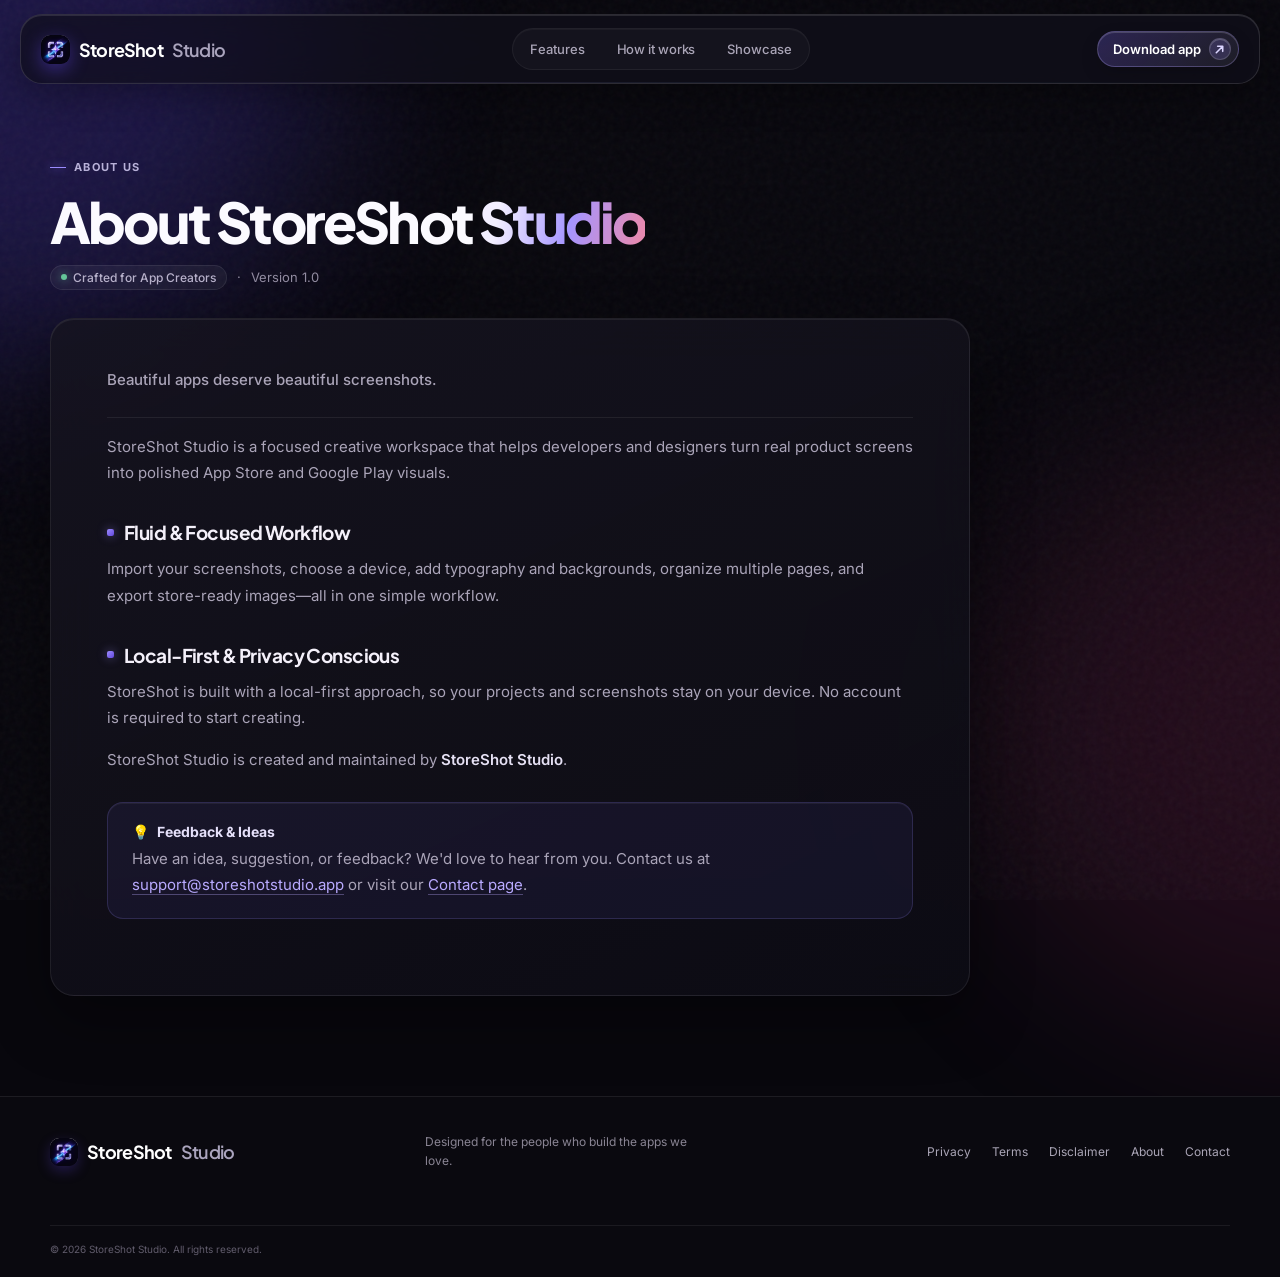
==== commit 9e250482: "feat: add brand assets, implement global favicon/icon set, and update site branding across all pages" ====
--- a/about.html
+++ b/about.html
@@ -9,12 +9,18 @@
     <link rel="preconnect" href="https://fonts.gstatic.com" crossorigin />
     <link href="https://fonts.googleapis.com/css2?family=Inter:wght@400;500;600;700&family=Plus+Jakarta+Sans:wght@600;700;800&display=swap" rel="stylesheet" />
     <link rel="stylesheet" href="styles.css?v=2" />
+    <link rel="icon" type="image/png" sizes="32x32" href="Resources/favicon-32.png" />
+    <link rel="icon" type="image/png" sizes="16x16" href="Resources/favicon-16.png" />
+    <link rel="apple-touch-icon" sizes="180x180" href="Resources/apple-touch-icon.png" />
+    <link rel="icon" type="image/png" sizes="192x192" href="Resources/app-icon-192.png" />
+    <link rel="icon" type="image/png" sizes="512x512" href="Resources/app-icon-512.png" />
+    <meta name="theme-color" content="#08070d" />
   </head>
   <body>
     <div class="aurora aurora-one"></div><div class="aurora aurora-two"></div><div class="grain"></div>
     <header class="site-header">
       <nav class="nav wrap" aria-label="Main navigation">
-        <a class="brand" href="index.html#top"><span class="brand-mark">S</span>StoreShot <em>Studio</em></a>
+        <a class="brand" href="index.html#top"><span class="brand-mark"><img src="Resources/brand-logo.png" alt="StoreShot Studio" width="28" height="28" /></span>StoreShot <em>Studio</em></a>
         <button class="menu-button" aria-expanded="false" aria-controls="nav-links">Menu</button>
         <div class="nav-links" id="nav-links">
           <a href="index.html#features">Features</a><a href="index.html#workflow">How it works</a><a href="index.html#showcase">Showcase</a>
@@ -56,7 +62,7 @@
 
     <footer>
       <div class="footer-inner wrap">
-        <a class="brand" href="index.html#top"><span class="brand-mark">S</span>StoreShot <em>Studio</em></a>
+        <a class="brand" href="index.html#top"><span class="brand-mark"><img src="Resources/brand-logo.png" alt="StoreShot Studio" width="28" height="28" /></span>StoreShot <em>Studio</em></a>
         <p>Designed for the people who build the apps we love.</p>
         <div class="footer-links">
           <a href="privacy.html">Privacy</a>
--- a/styles.css
+++ b/styles.css
@@ -1,8 +1,203 @@
-:root{--bg:#08070d;--surface:#12111b;--text:#f0edf8;--muted:#aaa5b8;--line:rgba(255,255,255,.1);--purple:#7967ed;--cyan:#78dff7;--pink:#e56b9b}*{box-sizing:border-box}html{scroll-behavior:smooth}body{margin:0;background:var(--bg);color:var(--text);font-family:Inter,Arial,sans-serif;overflow-x:hidden}.wrap{width:min(1180px,calc(100% - 40px));margin:auto}.aurora{position:fixed;pointer-events:none;border-radius:50%;filter:blur(100px);opacity:.32;z-index:-2}.aurora-one{width:650px;height:620px;background:#4938be;left:-330px;top:-260px}.aurora-two{width:700px;height:600px;background:#9c285e;right:-400px;top:430px;opacity:.18}.grain{position:fixed;inset:0;pointer-events:none;opacity:.1;z-index:-1;background-image:url("data:image/svg+xml,%3Csvg viewBox='0 0 180 180' xmlns='http://www.w3.org/2000/svg'%3E%3Cfilter id='n'%3E%3CfeTurbulence type='fractalNoise' baseFrequency='.85' numOctaves='4' stitchTiles='stitch'/%3E%3C/filter%3E%3Crect width='100%25' height='100%25' filter='url(%23n)' opacity='.4'/%3E%3C/svg%3E")}.site-header{height:76px;position:fixed;z-index:10;top:0;left:0;right:0;background:rgba(8,7,13,.62);backdrop-filter:blur(22px);border-bottom:1px solid rgba(255,255,255,.06)}.nav{height:76px;display:flex;align-items:center;justify-content:space-between}.brand{display:flex;align-items:center;gap:8px;color:white;text-decoration:none;font:bold 17px 'Plus Jakarta Sans';letter-spacing:-.8px}.brand em{font-style:normal;color:#938dac;font-weight:600}.brand-mark{display:grid;place-items:center;width:24px;height:24px;border-radius:8px;color:white;font:800 14px 'Plus Jakarta Sans';background:linear-gradient(135deg,#9d8dff,#5940d0);box-shadow:inset 0 1px #ffffff85,0 5px 14px #4e3bcc99}.nav-links{display:flex;gap:29px;margin-left:80px}.nav-links a,.footer-links a{color:#bbb6c7;text-decoration:none;font-size:13px;transition:.2s}.nav-links a:hover,.footer-links a:hover{color:white}.nav-download{color:white;font-size:13px;font-weight:600;text-decoration:none;padding:11px 16px;border-radius:99px;background:#ffffff10;border:1px solid #ffffff19}.menu-button{display:none}.hero{padding:178px 0 52px;text-align:center}.eyebrow{color:#b9b2d9;font-size:11px;letter-spacing:.12em;text-transform:uppercase;font-weight:700;display:flex;align-items:center;gap:8px}.hero .eyebrow{justify-content:center}.eyebrow i{display:block;width:16px;height:1px;background:#9b8cff;box-shadow:0 0 8px #8b73ff}.hero h1,.section-intro h2,.workflow h2,.showcase h2,.closing h2{font:800 clamp(42px,5.3vw,72px)/1.07 'Plus Jakarta Sans';letter-spacing:-.065em;margin:18px 0 22px;color:#fbfaff}.hero h1 span,.closing h2 span{background:linear-gradient(103deg,#f3efff 14%,#a595ff 48%,#e68ab1 90%);-webkit-background-clip:text;background-clip:text;color:transparent}.hero-copy{color:#aaa5b6;max-width:560px;margin:0 auto;font-size:16px;line-height:1.7}.hero-actions{display:flex;justify-content:center;gap:12px;margin:29px 0 17px;scroll-margin-top:90px}.button{display:inline-flex;align-items:center;gap:14px;border-radius:99px;padding:14px 19px;text-decoration:none;font-size:13px;font-weight:700;transition:transform .2s,filter .2s}.button:hover{transform:translateY(-2px);filter:brightness(1.12)}.button b{font-size:18px;line-height:10px}.button-primary{color:#fff;background:linear-gradient(135deg,#8d79fc,#6046d4);box-shadow:0 9px 30px #6046d466,inset 0 1px #ffffff70}.button-glass{color:#d7d2e2;background:#ffffff0b;border:1px solid #ffffff17}.play{font-size:9px;color:#b9aaff}.hero-note{font-size:11px;color:#848093}.check{color:#8ff0c8;margin-right:5px}.studio-window{margin:68px auto 0;max-width:1100px;text-align:left;padding:1px;border:1px solid #ffffff19;border-radius:18px;background:linear-gradient(120deg,#ffffff26,#ffffff06);box-shadow:0 30px 80px #0009,0 0 100px #6247db36;overflow:hidden}.window-bar{height:42px;background:#181620e8;display:flex;align-items:center;color:#908a9c;font-size:10px;padding:0 15px}.traffic{display:flex;gap:6px}.traffic b{width:8px;height:8px;border-radius:50%;background:#5b5863}.traffic b:first-child{background:#e17c83}.traffic b:nth-child(2){background:#d8ad64}.traffic b:last-child{background:#74bc8e}.window-title{margin:auto}.window-title small{color:#64c598;margin-left:7px}.window-more{width:27px;text-align:right}.editor{height:510px;display:grid;grid-template-columns:48px 200px 1fr 205px;background:#111019}.editor-sidebar{border-right:1px solid #ffffff0d;background:#0d0c13;display:flex;flex-direction:column;align-items:center;padding:12px 0;gap:19px;color:#85818e}.sidebar-logo{width:26px;height:26px;color:white;background:#6d5ce8;border-radius:8px;display:grid;place-items:center;font:bold 13px 'Plus Jakarta Sans';margin-bottom:8px}.tool{font-weight:700;font-size:14px;width:28px;height:28px;display:grid;place-items:center;border-radius:7px}.tool.active{background:#6a59e3;color:white}.sidebar-bottom{margin-top:auto;border:1px solid #ffffff18;border-radius:50%;height:18px;width:18px;text-align:center;font-size:12px}.layers,.inspector{background:#17151e;border-right:1px solid #ffffff0d;padding:14px 11px;color:#c8c3d2}.panel-heading,.inspector-title{display:flex;justify-content:space-between;font-size:11px;font-weight:700;margin:2px 3px 17px}.panel-heading button{border:0;background:none;color:#aaa3be;font-size:17px}.layer{display:flex;align-items:center;gap:8px;padding:7px;border-radius:7px;margin:3px 0;font-size:10px}.layer.selected{background:#7767e322;outline:1px solid #7767e344}.layer b,.layer small{display:block}.layer b{font-weight:600;color:#d8d4e0}.layer small{font-size:8px;color:#777381;margin-top:3px}.layer i{font-style:normal;font-size:9px;color:#77717f;margin-left:auto}.layer-art{width:28px;height:28px;border-radius:5px;background:#34313d;display:grid;place-items:center;font-size:11px}.gradient-art{background:linear-gradient(135deg,#856df0,#f396bd)}.title-art{background:#6652d0;color:white;font-weight:bold}.bg-art{background:linear-gradient(135deg,#2c1e5f,#784fc0)}.shadow-art{background:radial-gradient(#555,transparent 55%),#211f28}.canvas{background:#0c0b11;position:relative;display:flex;flex-direction:column;min-width:0}.canvas-top{height:42px;display:flex;justify-content:space-between;align-items:center;padding:0 14px;border-bottom:1px solid #ffffff0c;color:#7f7b8a;font-size:10px}.canvas-top button{background:none;border:0;color:#827c8c;margin-left:7px}.canvas-top .share{background:#6a58e0;color:white;border-radius:5px;padding:6px 9px}.artboard{position:relative;margin:auto;height:394px;width:264px;border-radius:4px;overflow:hidden;background:linear-gradient(150deg,#392376,#7d5add 46%,#e17ba8);box-shadow:0 8px 20px #0008}.art-noise{position:absolute;inset:0;background:radial-gradient(circle at 10% 10%,#d7ceff55,transparent 28%),radial-gradient(circle at 80% 80%,#ffbdd755,transparent 30%)}.headline-preview{position:absolute;top:29px;left:22px;color:white;font:bold 25px/1.06 'Plus Jakarta Sans';letter-spacing:-1.5px}.headline-preview strong{font-weight:800}.phone{position:absolute;bottom:-42px;right:37px;width:142px;height:283px;border-radius:23px;background:#11111a;padding:5px;border:3px solid #2c2c38;box-shadow:-14px 19px 25px #28154a88;transform:rotate(-8deg)}.phone-camera{position:absolute;top:10px;left:50%;transform:translateX(-50%);background:#0b0b0e;width:53px;height:13px;border-radius:10px;z-index:2}.phone-screen{height:100%;border-radius:16px;overflow:hidden;background:linear-gradient(155deg,#eff7fa,#bfdee8);color:#18323e;padding:11px}.app-top{display:flex;justify-content:space-between;font-size:6px}.app-top b{font-size:8px}.greeting{font-size:11px;line-height:1.2;margin-top:22px}.ring{width:71px;height:71px;border:9px solid #70b7ce;border-top-color:#547987;border-right-color:#b9dee8;border-radius:50%;display:grid;place-items:center;margin:14px auto 12px;font:bold 18px Inter}.ring small{font-size:7px}.app-card{background:#ffffffb5;padding:9px;border-radius:9px;font-size:8px;position:relative}.app-card small{font-size:5px;display:block;color:#6b7a7e}.app-card span{position:absolute;right:9px;top:14px}.app-tabs{position:absolute;bottom:11px;left:11px;right:11px;display:flex;justify-content:space-around;font-size:6px}.art-tag{position:absolute;bottom:15px;left:18px;color:#fff;font-size:7px;opacity:.75}.canvas-footer{font-size:9px;color:#77717f;display:flex;justify-content:space-between;padding:10px 14px}.inspector{border:0;padding:15px}.field-label{font-size:8px;letter-spacing:.09em;color:#75717e;margin:22px 0 8px}.segmented{height:28px;border-radius:5px;background:#0e0d13;padding:3px;display:flex;font-size:9px}.segmented>*{width:50%;text-align:center;padding:6px}.segmented b{background:#35313e;border-radius:3px}.color-field,.export-row{display:flex;align-items:center;gap:7px;background:#100f16;border:1px solid #ffffff0b;border-radius:5px;padding:8px;font-size:8px}.color-field i{height:14px;width:14px;background:#765fe3;border-radius:4px}.color-field b,.export-row b{margin-left:auto;font-weight:500;color:#8b8694}.frame-row{display:flex;gap:7px}.frame-option{width:50%;height:55px;border:1px solid #ffffff12;border-radius:5px;text-align:center;font-size:16px;padding:7px;color:#8e8997}.frame-option small{display:block;font-size:7px;margin-top:4px}.frame-option.chosen{border-color:#8474ed;color:#b5acff;background:#7163d818}.export-button{width:100%;border:0;border-radius:5px;background:#6d5ade;color:white;padding:10px;font-size:9px;text-align:left;margin-top:10px}.export-button span{float:right}.logo-strip{padding:36px 0 20px;border-top:1px solid #ffffff0a;text-align:center}.logo-strip p{color:#8a8595;font-size:12px}.logo-strip div{display:flex;justify-content:space-between;gap:20px;max-width:850px;margin:28px auto 0;color:#55515d;font-weight:700;font-size:16px}.feature-section{padding:12px 0 80px;scroll-margin-top:68px}.section-intro,.showcase-head{display:flex;justify-content:space-between;gap:35px;align-items:end;margin-bottom:40px}.section-intro h2,.workflow h2,.showcase h2{font-size:42px;margin:14px 0 0}.section-intro p,.showcase-head p{max-width:350px;line-height:1.7;color:#9994a5;font-size:14px;margin:0 0 4px}.feature-grid{display:grid;grid-template-columns:1fr 1.32fr 1fr;gap:15px}.feature-card{min-height:300px;border:1px solid #ffffff12;border-radius:18px;background:linear-gradient(145deg,#1b1925cc,#0e0d14bb);padding:24px;overflow:hidden;position:relative}.feature-card.wide{background:radial-gradient(circle at 80% 40%,#28749e33,transparent 35%),linear-gradient(145deg,#1b1925,#10131c)}.feature-icon{width:33px;height:33px;display:grid;place-items:center;border-radius:10px;font-size:17px}.purple{background:#7d69ed30;color:#a897ff}.blue{background:#4ccbed28;color:#7be3ff}.pink{background:#e37aa328;color:#ff9cbc}.feature-card h3{font:700 19px 'Plus Jakarta Sans';letter-spacing:-.7px;margin:18px 0 8px}.feature-card p{font-size:12px;line-height:1.65;color:#a09ba9;max-width:240px;margin:0}.device-stack{position:absolute;bottom:-25px;right:8px;width:190px;height:150px}.mini-device{position:absolute;width:74px;height:140px;border-radius:14px;background:#11111c;border:3px solid #4b465a;box-shadow:0 15px 20px #0008}.mini-device span{margin:5px;display:block;height:126px;border-radius:8px;background:linear-gradient(160deg,#e88eb4,#7657dd)}.mini-device.front{right:29px;bottom:-13px;transform:rotate(10deg)}.mini-device.back{right:91px;bottom:3px;transform:rotate(-13deg);opacity:.8}.swatch-row{position:absolute;bottom:31px;left:25px;display:flex;gap:9px;align-items:center}.swatch-row span{height:38px;width:38px;border-radius:50%;border:3px solid #ffffff20}.swatch-row span:nth-child(1){background:#745ce5}.swatch-row span:nth-child(2){background:#ef89ae}.swatch-row span:nth-child(3){background:#70d6e8}.swatch-row span:nth-child(4){background:#eec879}.swatch-row span:nth-child(5){background:linear-gradient(135deg,#fa72b0,#644ee8)}.swatch-row b{height:32px;width:32px;border:1px solid #ffffff1e;border-radius:50%;display:grid;place-items:center;color:#aaa4b8}.export-sizes{position:absolute;bottom:25px;display:flex;gap:7px}.export-sizes span{width:50px;height:81px;display:grid;place-items:center;background:linear-gradient(145deg,#2f2c38,#15131d);border:1px solid #ffffff18;border-radius:8px;color:#9e95b8;font-size:9px}.workflow{padding:24px 0 80px;display:grid;grid-template-columns:1fr 1fr;gap:90px;align-items:center;scroll-margin-top:68px}.workflow-art{height:490px;position:relative;border-radius:18px;background:radial-gradient(circle at 48% 43%,#6250d64f,transparent 38%),#12101a;overflow:hidden;border:1px solid #ffffff0c}.steps-orb{position:absolute;width:330px;height:330px;border:1px solid #967aff42;border-radius:50%;left:50%;top:50%;transform:translate(-50%,-50%)}.steps-orb:after{content:"";position:absolute;inset:32px;border-radius:50%;border:1px solid #82dff333}.workflow-card{position:absolute;display:flex;align-items:center;gap:8px;background:#211e2dce;backdrop-filter:blur(8px);border:1px solid #ffffff1a;border-radius:9px;padding:8px 11px;color:#d7d2e3;font-size:9px;box-shadow:0 11px 25px #0006}.workflow-card b{display:grid;place-items:center;width:18px;height:18px;border-radius:50%;background:#7763e3;color:white;font-size:8px}.workflow-card.one{left:27px;top:101px}.workflow-card.two{right:20px;top:192px}.workflow-card.three{left:48px;bottom:98px}.workflow-phone{width:150px;height:295px;background:#191821;border-radius:24px;border:4px solid #393541;position:absolute;left:50%;top:50%;transform:translate(-50%,-50%) rotate(-9deg);padding:5px;box-shadow:0 25px 35px #000b}.small-screen{background:linear-gradient(145deg,#2b205d,#8756c7 60%,#f291a8);color:#fff;padding:26px 15px}.small-screen>b{font-size:9px}.small-screen div{font:700 17px/1.1 'Plus Jakarta Sans';margin-top:53px;letter-spacing:-.7px}.small-screen strong{color:#ffe5ef}.workflow-copy>p{color:#9d98a9;line-height:1.7;font-size:14px;max-width:390px}.workflow ul{list-style:none;padding:9px 0;margin:22px 0}.workflow li{padding:15px 0;border-bottom:1px solid #ffffff0d;color:#d2cddd;font-size:13px}.workflow li span{color:#9282ee;font-size:10px;margin-right:12px}.showcase{padding:12px 0 80px;scroll-margin-top:68px}.showcase-head{align-items:end}.shot-gallery{display:grid;grid-template-columns:1fr 1fr 1fr;gap:18px}.closing{padding-bottom:80px;scroll-margin-top:68px}.closing-card{position:relative;overflow:hidden;border:1px solid #ffffff17;border-radius:20px;padding:78px 50px;text-align:center;background:radial-gradient(circle at 50% 130%,#815ee864,transparent 56%),linear-gradient(145deg,#1a1626,#100f17)}.closing-card .eyebrow{justify-content:center}.closing h2{font-size:52px;margin:17px 0}.closing p{color:#a8a2b5;font-size:14px;margin:0 0 28px}.closing-glow{position:absolute;width:400px;height:200px;left:50%;bottom:-170px;transform:translateX(-50%);background:#7557ef;filter:blur(65px);opacity:.8}footer{border-top:1px solid #ffffff0d;background:#09080d}.footer-inner{padding:42px 0 25px;display:grid;grid-template-columns:1.2fr 1.8fr auto;gap:25px;align-items:center}.footer-inner p{font-size:12px;color:#7e7988}.footer-links{display:flex;gap:18px}.footer-inner small{grid-column:1/-1;padding-top:18px;border-top:1px solid #ffffff0b;color:#5f5b68;font-size:10px}
+:root{--bg:#08070d;--surface:#12111b;--text:#f0edf8;--muted:#aaa5b8;--line:rgba(255,255,255,.1);--purple:#7967ed;--cyan:#78dff7;--pink:#e56b9b}*{box-sizing:border-box}html{scroll-behavior:smooth}body{margin:0;background:var(--bg);color:var(--text);font-family:Inter,Arial,sans-serif;overflow-x:hidden}.wrap{width:min(1180px,calc(100% - 40px));margin:auto}.aurora{position:fixed;pointer-events:none;border-radius:50%;filter:blur(100px);opacity:.32;z-index:-2}.aurora-one{width:650px;height:620px;background:#4938be;left:-330px;top:-260px}.aurora-two{width:700px;height:600px;background:#9c285e;right:-400px;top:430px;opacity:.18}.grain{position:fixed;inset:0;pointer-events:none;opacity:.1;z-index:-1;background-image:url("data:image/svg+xml,%3Csvg viewBox='0 0 180 180' xmlns='http://www.w3.org/2000/svg'%3E%3Cfilter id='n'%3E%3CfeTurbulence type='fractalNoise' baseFrequency='.85' numOctaves='4' stitchTiles='stitch'/%3E%3C/filter%3E%3Crect width='100%25' height='100%25' filter='url(%23n)' opacity='.4'/%3E%3C/svg%3E")}.site-header{height:76px;position:fixed;z-index:10;top:0;left:0;right:0;background:rgba(8,7,13,.62);backdrop-filter:blur(22px);border-bottom:1px solid rgba(255,255,255,.06)}.nav{height:76px;display:flex;align-items:center;justify-content:space-between}.brand{display:flex;align-items:center;gap:8px;color:white;text-decoration:none;font:bold 17px 'Plus Jakarta Sans';letter-spacing:-.8px}.brand em{font-style:normal;color:#938dac;font-weight:600}.brand-mark{display:grid;place-items:center;width:24px;height:24px;border-radius:8px;color:white;font:800 14px 'Plus Jakarta Sans';background:linear-gradient(135deg,#9d8dff,#5940d0);box-shadow:inset 0 1px #ffffff85,0 5px 14px #4e3bcc99}.nav-links{display:flex;gap:29px;margin-left:80px}.nav-links a,.footer-links a{color:#bbb6c7;text-decoration:none;font-size:13px;transition:.2s}.nav-links a:hover,.footer-links a:hover{color:white}.nav-download{color:white;font-size:13px;font-weight:600;text-decoration:none;padding:11px 16px;border-radius:99px;background:#ffffff10;border:1px solid #ffffff19}.menu-button{display:none}.hero{padding:178px 0 52px;text-align:center}.eyebrow{color:#b9b2d9;font-size:11px;letter-spacing:.12em;text-transform:uppercase;font-weight:700;display:flex;align-items:center;gap:8px}.hero .eyebrow{justify-content:center}.eyebrow i{display:block;width:16px;height:1px;background:#9b8cff;box-shadow:0 0 8px #8b73ff}.hero h1,.section-intro h2,.workflow h2,.showcase h2,.closing h2{font:800 clamp(42px,5.3vw,72px)/1.07 'Plus Jakarta Sans';letter-spacing:-.065em;margin:18px 0 22px;color:#fbfaff}.hero h1 span,.closing h2 span{background:linear-gradient(103deg,#f3efff 14%,#a595ff 48%,#e68ab1 90%);-webkit-background-clip:text;background-clip:text;color:transparent}.hero-copy{color:#aaa5b6;max-width:560px;margin:0 auto;font-size:16px;line-height:1.7}.hero-actions{display:flex;justify-content:center;gap:12px;margin:29px 0 17px;scroll-margin-top:90px}.button{display:inline-flex;align-items:center;gap:14px;border-radius:99px;padding:14px 19px;text-decoration:none;font-size:13px;font-weight:700;transition:transform .2s,filter .2s}.button:hover{transform:translateY(-2px);filter:brightness(1.12)}.button b{font-size:18px;line-height:10px}.button-primary{color:#fff;background:linear-gradient(135deg,#8d79fc,#6046d4);box-shadow:0 9px 30px #6046d466,inset 0 1px #ffffff70}.button-glass{color:#d7d2e2;background:#ffffff0b;border:1px solid #ffffff17}.play{font-size:9px;color:#b9aaff}.hero-note{font-size:11px;color:#848093}.check{color:#8ff0c8;margin-right:5px}.btn-arrow,.btn-icon-play{display:inline-flex;align-items:center;justify-content:center}.nav-download-arrow{display:inline-flex;align-items:center;justify-content:center;width:22px;height:22px;border-radius:50%;background:rgba(160,142,255,.18);border:1px solid rgba(255,255,255,.15);color:#dcd6ff}
+.studio-window{margin:68px auto 0;max-width:1120px;text-align:left;padding:1px;border:1px solid rgba(255,255,255,.14);border-radius:20px;background:linear-gradient(135deg,rgba(255,255,255,.12),rgba(255,255,255,.02));box-shadow:0 35px 90px rgba(0,0,0,.65),0 0 110px rgba(108,92,231,.22);overflow:hidden;transition:max-width .4s cubic-bezier(.2,.8,.2,1),box-shadow .4s ease}
+.studio-window.focus-mode{max-width:1180px;box-shadow:0 40px 120px rgba(0,0,0,.85),0 0 140px rgba(108,92,231,.35)}
+.window-bar{height:44px;background:linear-gradient(180deg,#191724,#13111c);display:flex;align-items:center;justify-content:space-between;color:#948f9f;font-size:11px;padding:0 16px;border-bottom:1px solid rgba(255,255,255,.07);user-select:none}
+.traffic{display:flex;gap:7px;align-items:center}
+.traffic-btn{width:11px;height:11px;border-radius:50%;border:0;padding:0;cursor:pointer;position:relative;transition:transform .18s ease,filter .18s ease}
+.traffic-btn:hover{transform:scale(1.15);filter:brightness(1.15)}
+.traffic-red{background:#ff5f56;box-shadow:0 0 8px rgba(255,95,86,.45)}
+.traffic-yellow{background:#ffbd2e;box-shadow:0 0 8px rgba(255,189,46,.4)}
+.traffic-green{background:#27c93f;box-shadow:0 0 8px rgba(39,201,63,.45)}
+.window-title{display:flex;align-items:center;gap:8px;font-weight:600;color:#ded9ec}
+.app-icon-mini{width:18px;height:18px;border-radius:5px;overflow:hidden;background:transparent;display:grid;place-items:center;box-shadow:0 2px 6px rgba(92,65,214,.4)}
+.app-icon-mini img{width:100%;height:100%;object-fit:cover;border-radius:5px;display:block}
+.project-name-edit{outline:none;padding:2px 6px;border-radius:4px;transition:background .2s,box-shadow .2s;cursor:text;max-width:180px;white-space:nowrap;overflow:hidden;text-overflow:ellipsis}
+.project-name-edit:hover,.project-name-edit:focus{background:rgba(255,255,255,.08);box-shadow:0 0 0 1px rgba(162,143,255,.3)}
+.save-status{color:#5ad49b;font-size:9.5px;margin-left:4px;font-weight:500;display:inline-flex;align-items:center;gap:4px;transition:color .25s}
+.save-status.saving{color:#ffbd2e}
+.window-controls-right{display:flex;align-items:center;gap:8px}
+.window-badge-pro{font:700 8.5px/1 Inter;letter-spacing:.08em;color:#cfc8ff;background:rgba(125,103,237,.25);border:1px solid rgba(162,142,255,.35);padding:3px 7px;border-radius:99px}
+.editor{height:480px;display:grid;grid-template-columns:50px 210px 1fr 225px;background:#111019}
+.editor-sidebar{border-right:1px solid rgba(255,255,255,.07);background:#0d0c14;display:flex;flex-direction:column;align-items:center;padding:14px 0;gap:16px;color:#858190;user-select:none}
+.sidebar-logo{width:28px;height:28px;border-radius:9px;overflow:hidden;display:grid;place-items:center;margin-bottom:6px;box-shadow:0 4px 12px rgba(92,65,216,.35);transition:transform .2s ease}
+.sidebar-logo img{width:100%;height:100%;object-fit:cover;border-radius:9px;display:block}
+.sidebar-logo:hover{transform:scale(1.08)}
+.tool{font-weight:700;font-size:13px;width:32px;height:32px;display:grid;place-items:center;border-radius:8px;border:0;background:transparent;color:#878294;cursor:pointer;transition:all .2s ease;position:relative}
+.tool:hover{color:#ffffff;background:rgba(255,255,255,.08)}
+.tool.active{background:linear-gradient(135deg,#7965f7,#5b42d7);color:white;box-shadow:0 4px 12px rgba(91,66,215,.45),inset 0 1px rgba(255,255,255,.3)}
+.sidebar-bottom{margin-top:auto;border:1px solid rgba(255,255,255,.16);background:rgba(255,255,255,.04);color:#8d879c;border-radius:50%;height:22px;width:22px;display:grid;place-items:center;font-size:11px;font-weight:600;cursor:pointer;transition:all .2s}
+.sidebar-bottom:hover{color:#fff;border-color:rgba(172,154,255,.4);background:rgba(125,103,237,.2)}
+.layers{background:#16141e;border-right:1px solid rgba(255,255,255,.07);padding:14px 10px;color:#c8c3d2;display:flex;flex-direction:column;overflow-y:auto;scrollbar-width:none}.layers::-webkit-scrollbar{display:none}
+.panel-heading{display:flex;justify-content:space-between;align-items:center;font-size:11px;font-weight:700;margin:0 4px 14px;color:#ded9ec;letter-spacing:-.1px}
+.btn-add-layer{border:1px solid rgba(255,255,255,.12);background:rgba(255,255,255,.05);color:#b3adc4;font-size:13px;width:20px;height:20px;border-radius:5px;display:grid;place-items:center;cursor:pointer;transition:all .2s}
+.btn-add-layer:hover{color:#fff;background:rgba(125,103,237,.3);border-color:rgba(162,142,255,.4)}
+.layers-list{display:flex;flex-direction:column;gap:4px}
+.layer{display:flex;align-items:center;gap:8px;padding:7px 9px;border-radius:8px;font-size:10.5px;border:1px solid transparent;background:rgba(255,255,255,.015);cursor:pointer;transition:all .18s ease;position:relative;width:100%;text-align:left;color:inherit}
+.layer:hover{background:rgba(255,255,255,.04);border-color:rgba(255,255,255,.06)}
+.layer.selected{background:linear-gradient(135deg,rgba(119,103,227,.18),rgba(91,66,215,.08));border-color:rgba(135,118,245,.4);box-shadow:inset 0 1px rgba(255,255,255,.08)}
+.layer.layer-hidden{opacity:.45}
+.layer-art{width:26px;height:26px;border-radius:6px;background:#2d2a37;display:grid;place-items:center;font-size:11px;flex-shrink:0}
+.gradient-art{background:linear-gradient(135deg,#856df0,#f396bd)}
+.title-art{background:#6652d0;color:white;font-weight:bold}
+.tag-art{background:#382b6b;color:#a897ff;font-weight:bold}
+.bg-art{background:linear-gradient(135deg,#2c1e5f,#784fc0)}
+.shadow-art{background:radial-gradient(#666,transparent 60%),#211f28}
+.layer b{font-weight:600;color:#ded9e8;font-size:10.5px;line-height:1.2}
+.layer small{font-size:8.5px;color:#858092;margin-top:2px;display:block}
+.layer-eye{border:0;background:none;color:#8f889e;font-size:10.5px;cursor:pointer;padding:3px 5px;margin-left:auto;border-radius:4px;transition:all .18s}
+.layer-eye:hover{color:#ffffff;background:rgba(255,255,255,.08)}
+.layer.layer-hidden .layer-eye{color:#555060}
+.templates-list{display:flex;flex-direction:column;gap:6px}
+.panel-subhead{font-size:8.5px;letter-spacing:.08em;font-weight:700;color:#7f7a8e;margin:2px 4px 10px}
+.tpl-card{display:flex;align-items:center;gap:10px;padding:9px;border-radius:9px;background:rgba(255,255,255,.025);border:1px solid rgba(255,255,255,.07);cursor:pointer;color:inherit;text-align:left;transition:all .2s ease;width:100%}
+.tpl-card:hover{background:rgba(255,255,255,.05);border-color:rgba(162,142,255,.3)}
+.tpl-card.active{background:linear-gradient(135deg,rgba(125,103,237,.2),rgba(91,66,215,.1));border-color:rgba(146,128,252,.5);box-shadow:inset 0 1px rgba(255,255,255,.1)}
+.tpl-swatch{width:24px;height:24px;border-radius:6px;flex-shrink:0}
+.tpl-electric{background:linear-gradient(135deg,#392376,#7d5add,#e17ba8)}
+.tpl-obsidian{background:linear-gradient(135deg,#121b24,#1a2d36,#243b48)}
+.tpl-ocean{background:linear-gradient(135deg,#0c314c,#0d7eb8,#5be3e8)}
+.tpl-sunset{background:linear-gradient(135deg,#4a1d2f,#a83e68,#f0a280)}
+.tpl-mint{background:linear-gradient(135deg,#103328,#1b7f64,#6fe3b7)}
+.tpl-card b{font-size:10.5px;color:#eee8f8;display:block}
+.tpl-card small{font-size:8px;color:#888396;display:block;margin-top:2px}
+.canvas{background:#0c0b12;position:relative;display:flex;flex-direction:column;min-width:0;overflow:hidden}
+.canvas-top{height:42px;display:flex;justify-content:space-between;align-items:center;padding:0 14px;border-bottom:1px solid rgba(255,255,255,.06);color:#837e8f;font-size:10px;background:rgba(12,11,18,.8);user-select:none}
+.canvas-top-meta{display:flex;align-items:center;gap:6px}
+.canvas-badge-dim,.canvas-badge-device{background:rgba(255,255,255,.04);border:1px solid rgba(255,255,255,.07);padding:2px 7px;border-radius:4px;font-size:9px;color:#a39db3}
+.canvas-top-tools{display:flex;align-items:center;gap:4px}
+.canvas-top-tools button{background:rgba(255,255,255,.04);border:1px solid rgba(255,255,255,.07);color:#928ca0;border-radius:5px;width:26px;height:24px;display:grid;place-items:center;font-size:11px;cursor:pointer;transition:all .18s}
+.canvas-top-tools button:hover{background:rgba(255,255,255,.09);color:#ffffff;border-color:rgba(162,142,255,.3)}
+.canvas-top-tools .share{width:auto;padding:0 10px;background:linear-gradient(135deg,#7e68fa,#5b41d8);color:#fff;border-color:rgba(255,255,255,.2);font-weight:600}
+.canvas-top-tools .share:hover{filter:brightness(1.12)}
+.canvas-viewport{flex:1;display:flex;align-items:center;justify-content:center;position:relative;overflow:hidden;padding:12px;touch-action:none}
+.artboard{position:relative;height:356px;width:262px;border-radius:6px;overflow:hidden;background:linear-gradient(150deg,#392376,#7d5add 46%,#e17ba8);box-shadow:0 10px 30px rgba(0,0,0,.55),0 0 40px rgba(110,88,230,.15);transform-origin:center center;transition:background .25s ease,box-shadow .25s ease;user-select:none}
+.art-noise{position:absolute;inset:0;background:radial-gradient(circle at 10% 10%,rgba(215,206,255,.35),transparent 28%),radial-gradient(circle at 80% 80%,rgba(255,189,215,.3),transparent 30%);pointer-events:none}
+.headline-preview{position:absolute;top:28px;left:22px;right:22px;color:white;font:bold 25px/1.08 'Plus Jakarta Sans',sans-serif;letter-spacing:-1.3px;z-index:4;cursor:text;transition:text-align .2s,color .2s,font-size .2s}
+.headline-preview:focus{outline:1px dashed rgba(255,255,255,.6);outline-offset:4px}
+.headline-preview strong{font-weight:800}
+.art-tag{position:absolute;bottom:14px;left:18px;color:#fff;font-size:7.5px;font-weight:600;letter-spacing:.04em;opacity:.8;z-index:4;padding:2px 6px;border-radius:4px;background:rgba(0,0,0,.2);backdrop-filter:blur(4px)}
+.phone{position:absolute;bottom:-38px;right:32px;width:136px;height:266px;border-radius:24px;background:#12111b;padding:5px;border:3.5px solid #2e2c3a;box-shadow:-14px 20px 28px rgba(35,20,65,.55);transform:rotate(-8deg);transform-origin:center center;cursor:grab;touch-action:none;z-index:3;transition:box-shadow .25s ease,border-color .25s ease,transform .2s ease}
+.phone:active{cursor:grabbing}
+.phone:focus-visible{outline:2px solid #a28fff;outline-offset:3px}
+.phone-camera{position:absolute;top:10px;left:50%;transform:translateX(-50%);background:#09090c;width:52px;height:12px;border-radius:10px;z-index:5;box-shadow:inset 0 1px rgba(255,255,255,.1)}
+.phone-screen{height:100%;border-radius:17px;overflow:hidden;background:#eff7fa;color:#18323e;position:relative}
+.app-ui{position:absolute;inset:0;padding:12px 10px;display:none;flex-direction:column;opacity:0;transition:opacity .25s ease}
+.app-ui.active{display:flex;opacity:1}
+.app-ui-habits{background:linear-gradient(155deg,#eff7fa,#bfdee8);color:#18323e}
+.app-top{display:flex;justify-content:space-between;align-items:center;font-size:6.5px;font-weight:600;margin-bottom:4px;color:#45606c}
+.app-top b{font-size:8.5px;color:#152b35}
+.greeting{font-size:11px;line-height:1.2;margin-top:14px;color:#27434f}
+.greeting strong{color:#0e2027;font-weight:800}
+.ring{width:70px;height:70px;border:8px solid #75bccf;border-top-color:#487483;border-right-color:#c8e5ed;border-radius:50%;display:grid;place-items:center;margin:12px auto 10px;font:800 17px Inter;color:#0e2229;cursor:pointer;transition:transform .2s,border-color .3s}
+.ring:hover{transform:scale(1.06)}
+.ring small{font-size:7px;margin-left:1px}
+.app-card{background:rgba(255,255,255,.85);backdrop-filter:blur(6px);padding:8px;border-radius:9px;font-size:7.5px;position:relative;cursor:pointer;box-shadow:0 3px 8px rgba(0,0,0,.06);transition:all .2s}
+.app-card:hover{background:#ffffff;transform:translateY(-1px)}
+.app-card.completed{background:#e2f7ec;border:1px solid #74d8a2}
+.app-card small{font-size:5px;display:block;color:#677b81;font-weight:700;letter-spacing:.04em}
+.app-card b{display:block;margin-top:2px;font-size:8px;color:#18323e}
+.app-card .task-icon{position:absolute;right:8px;top:12px;font-size:8px;font-weight:bold;color:#47707e}
+.app-card.completed .task-icon{color:#1a9a5a}
+.app-tabs{margin-top:auto;display:flex;justify-content:space-around;font-size:6.5px;font-weight:600;padding-top:6px;border-top:1px solid rgba(0,0,0,.06);color:#69828b}
+.app-tabs span{cursor:pointer;padding:2px 4px;border-radius:4px;transition:color .18s}
+.app-tabs span.active{color:#122a33;font-weight:700}
+.app-ui-finance{background:linear-gradient(160deg,#12252c,#091418);color:#c5e3ea}
+.app-ui-finance .app-top{color:#6c8b93}
+.app-ui-finance .app-top b{color:#ffffff}
+.vault-hero{margin-top:10px}
+.vault-hero small{font-size:5.5px;letter-spacing:.08em;color:#6d9099;font-weight:700}
+.vault-hero b{display:block;font:800 17px/1.1 'Plus Jakarta Sans';color:#ffffff;margin:2px 0 3px}
+.vault-hero b small{font-size:10px;color:#85b8c4}
+.vault-badge{display:inline-block;font-size:5.5px;font-weight:700;color:#4fe0b5;background:rgba(79,224,181,.12);padding:1px 4px;border-radius:3px}
+.vault-sparkline{display:flex;align-items:flex-end;gap:3px;height:38px;margin:12px 0;background:rgba(255,255,255,.03);padding:4px;border-radius:6px}
+.vbar{flex:1;background:rgba(79,224,181,.3);border-radius:2px;transition:height .3s,background .2s}
+.vbar.active{background:#4fe0b5;box-shadow:0 0 6px rgba(79,224,181,.6)}
+.vault-actions{margin-top:auto;display:grid;grid-template-columns:1fr 1fr 1fr;gap:4px}
+.vault-actions button{border:0;background:rgba(255,255,255,.08);color:#d0edf5;font-size:6px;font-weight:600;padding:5px 0;border-radius:5px;cursor:pointer;transition:background .18s}
+.vault-actions button:hover{background:rgba(79,224,181,.25);color:#fff}
+.app-ui-fitness{background:linear-gradient(160deg,#191823,#100e19);color:#e2deea}
+.fit-hero{margin-top:12px}
+.fit-hero small{font-size:5.5px;letter-spacing:.08em;color:#8b869d;font-weight:700}
+.fit-hero b{display:block;font:800 20px/1 'Plus Jakarta Sans';color:#ffffff;margin:2px 0 6px}
+.fit-bar{height:5px;background:rgba(255,255,255,.1);border-radius:99px;overflow:hidden}
+.fit-bar-fill{height:100%;background:linear-gradient(90deg,#ff6b8b,#ffa56b);border-radius:99px;transition:width .4s}
+.fit-grid{display:grid;grid-template-columns:1fr 1fr;gap:4px;margin:12px 0}
+.fit-pill{background:rgba(255,255,255,.05);padding:6px;border-radius:6px;text-align:center}
+.fit-pill b{font-size:10px;color:#fff;display:block}
+.fit-pill small{font-size:5px;color:#9b95ab;display:block}
+.app-ui-music{background:linear-gradient(160deg,#24142f,#130a1c);color:#e9d7f5}
+.music-card{text-align:center;margin-top:8px}
+.music-art{width:54px;height:54px;border-radius:10px;background:linear-gradient(135deg,#ff529a,#7b3ff2);display:grid;place-items:center;font-size:18px;color:#fff;margin:0 auto 6px;box-shadow:0 6px 14px rgba(123,63,242,.4)}
+.music-card b{font-size:9.5px;color:#fff;display:block}
+.music-card small{font-size:6px;color:#ba9ece;display:block}
+.music-wave{display:flex;align-items:center;justify-content:center;gap:2px;height:18px;margin:10px 0}
+.music-wave span{width:2px;height:6px;background:#e572b8;border-radius:2px;animation:wave-bar 1.2s ease-in-out infinite}
+.music-wave span:nth-child(2){animation-delay:.15s;height:12px}
+.music-wave span:nth-child(3){animation-delay:.3s;height:16px}
+.music-wave span:nth-child(4){animation-delay:.45s;height:9px}
+.music-wave span:nth-child(5){animation-delay:.6s;height:15px}
+.music-wave span:nth-child(6){animation-delay:.75s;height:11px}
+.music-wave span:nth-child(7){animation-delay:.9s;height:7px}
+@keyframes wave-bar{0%,100%{transform:scaleY(.5)}50%{transform:scaleY(1.3)}}
+.music-btn-bar{margin-top:auto;display:flex;align-items:center;justify-content:center;gap:12px;font-size:8px}
+.music-btn-bar button{border:0;background:none;color:#dac4ed;cursor:pointer}
+.music-play-btn{width:20px;height:20px;border-radius:50%;background:#ffffff!important;color:#24142f!important;display:grid;place-items:center;font-size:8px;font-weight:bold}
+.app-ui-custom{padding:0}
+.app-ui-custom img{width:100%;height:100%;object-fit:cover;border-radius:17px}
+.classic-frame{border-radius:18px;border-color:#524f60;padding:4px}
+.classic-frame .phone-screen{border-radius:13px}
+.classic-frame .phone-camera{width:36px;height:8px;top:8px}
+.titanium-frame{border-color:#857d76;box-shadow:-14px 20px 30px rgba(0,0,0,.6),inset 0 0 0 1px #baa696}
+.android-phone{border-radius:16px;transform:rotate(-3deg);border-color:#2a2b33}
+.android-phone .phone-camera{width:10px;height:10px;left:auto;right:14px;transform:none}
+.android-phone .phone-screen{border-radius:11px}
+.tilt-dynamic{transform:rotate(-14deg)}
+.tilt-left{transform:rotate(-8deg)}
+.tilt-straight{transform:rotate(0deg);right:50%!important;transform:translateX(50%)!important}
+.tilt-right{transform:rotate(8deg);left:34px!important;right:auto!important}
+.tilt-perspective{transform:rotate(14deg);left:28px!important;right:auto!important}
+.shadow-soft{box-shadow:-14px 20px 28px rgba(35,20,65,.55)}
+.shadow-dramatic{box-shadow:-22px 30px 48px rgba(0,0,0,.85),0 0 35px rgba(110,88,230,.35)}
+.shadow-glow{box-shadow:0 0 45px var(--glow-color,rgba(142,118,255,.7)),-12px 18px 24px rgba(0,0,0,.45)}
+.shadow-none{box-shadow:none}
+.canvas-footer{font-size:9.5px;color:#858093;display:flex;justify-content:space-between;align-items:center;padding:10px 14px;border-top:1px solid rgba(255,255,255,.06);background:rgba(12,11,18,.8);user-select:none}
+.zoom-bar{display:flex;align-items:center;gap:6px;background:rgba(255,255,255,.04);border:1px solid rgba(255,255,255,.07);padding:2px 6px;border-radius:6px}
+.zoom-bar button{border:0;background:none;color:#a8a2b7;cursor:pointer;font-size:12px;font-weight:700;width:18px;height:18px;display:grid;place-items:center;border-radius:3px}
+.zoom-bar button:hover{background:rgba(255,255,255,.1);color:#fff}
+.zoom-bar .btn-fit{width:auto;font-size:8.5px;padding:0 4px;font-weight:600;background:rgba(255,255,255,.06)}
+#zoom-text{font-size:9px;min-width:32px;text-align:center;font-weight:600;color:#ded9ec}
+.inspector{background:#16141e;padding:10px 12px;color:#c8c3d2;display:flex;flex-direction:column;gap:7px;overflow:hidden}
+.inspector-title{display:flex;justify-content:space-between;align-items:center;font-size:11px;font-weight:700;color:#ded9ec;padding-bottom:6px;border-bottom:1px solid rgba(255,255,255,.06)}
+.inspector-tab-badge{font-size:8px;font-weight:700;padding:2px 6px;border-radius:4px;background:rgba(125,103,237,.2);color:#bdaaff;border:1px solid rgba(162,142,255,.3)}
+.insp-group{display:flex;flex-direction:column;gap:4px}
+.field-label{font-size:7.5px;letter-spacing:.08em;font-weight:700;color:#807a8e;text-transform:uppercase;margin-bottom:2px}
+.segmented{height:24px;border-radius:5px;background:#0e0d14;border:1px solid rgba(255,255,255,.07);padding:2px;display:flex;font-size:8.5px;gap:2px}
+.segmented button{border:0;background:transparent;color:#9b95aa;font:inherit;cursor:pointer;flex:1;border-radius:4px;font-weight:600;transition:all .18s}
+.segmented button:hover{color:#fff}
+.segmented button.chosen{background:linear-gradient(135deg,rgba(125,103,237,.35),rgba(91,66,215,.25));color:#fff;border:1px solid rgba(162,142,255,.35);box-shadow:inset 0 1px rgba(255,255,255,.1)}
+.color-field{display:flex;align-items:center;gap:7px;background:#100f17;border:1px solid rgba(255,255,255,.08);border-radius:5px;padding:4px 8px;font-size:8.5px;cursor:pointer;transition:border-color .18s;position:relative}
+.color-field:hover{border-color:rgba(162,142,255,.35)}
+.color-field input{position:absolute;opacity:0;pointer-events:none;width:1px;height:1px}
+.color-field i{height:13px;width:13px;border-radius:3px;border:1px solid rgba(255,255,255,.3);flex-shrink:0}
+.color-field b{margin-left:auto;font-family:monospace;font-size:8.5px;color:#9d97ab}
+.palette{display:grid;grid-template-columns:repeat(6,1fr);gap:4px}
+.palette button{height:18px;border-radius:4px;border:1px solid rgba(255,255,255,.2);cursor:pointer;transition:transform .18s,border-color .18s}
+.palette button:hover,.palette button.active{transform:scale(1.12);border-color:#ffffff;box-shadow:0 0 8px rgba(255,255,255,.4)}
+.btn-upload-screen{width:100%;border:1px dashed rgba(162,142,255,.35);background:rgba(125,103,237,.08);color:#d0c6f5;padding:5px;border-radius:5px;font-size:8px;font-weight:600;cursor:pointer;display:flex;align-items:center;justify-content:center;gap:5px;transition:all .2s}
+.btn-upload-screen:hover{background:rgba(125,103,237,.18);border-color:rgba(162,142,255,.6);color:#fff}
+.mockup-chips,.angle-chips,.align-chips{display:grid;grid-template-columns:repeat(4,1fr);gap:3px}
+.chip-btn{border:1px solid rgba(255,255,255,.08);background:#0e0d14;color:#9b95aa;border-radius:4px;padding:4px 2px;font-size:7.5px;font-weight:600;cursor:pointer;text-align:center;transition:all .18s}
+.chip-btn:hover{color:#fff;background:rgba(255,255,255,.05)}
+.chip-btn.chosen{background:linear-gradient(135deg,rgba(125,103,237,.35),rgba(91,66,215,.25));color:#fff;border-color:rgba(162,142,255,.4)}
+.export-row{display:flex;align-items:center;justify-content:space-between;background:#100f17;border:1px solid rgba(255,255,255,.08);border-radius:5px;padding:5px 8px;font-size:8px;color:#a8a2b5}
+.export-row b{color:#ffffff}
+.editor-hint{display:none}
+.editor-hint.highlight{display:none}
+.logo-strip{padding:36px 0 20px;border-top:1px solid #ffffff0a;text-align:center}.logo-strip p{color:#8a8595;font-size:12px}.logo-strip div{display:flex;justify-content:space-between;gap:20px;max-width:850px;margin:28px auto 0;color:#55515d;font-weight:700;font-size:16px}.feature-section{padding:12px 0 80px;scroll-margin-top:68px}.section-intro,.showcase-head{display:flex;justify-content:space-between;gap:35px;align-items:end;margin-bottom:40px}.section-intro h2,.workflow h2,.showcase h2{font-size:42px;margin:14px 0 0}.section-intro p,.showcase-head p{max-width:350px;line-height:1.7;color:#9994a5;font-size:14px;margin:0 0 4px}.feature-grid{display:grid;grid-template-columns:1fr 1.32fr 1fr;gap:15px}.feature-card{min-height:300px;border:1px solid #ffffff12;border-radius:18px;background:linear-gradient(145deg,#1b1925cc,#0e0d14bb);padding:24px;overflow:hidden;position:relative}.feature-card.wide{background:radial-gradient(circle at 80% 40%,#28749e33,transparent 35%),linear-gradient(145deg,#1b1925,#10131c)}.feature-icon{width:33px;height:33px;display:grid;place-items:center;border-radius:10px;font-size:17px}.purple{background:#7d69ed30;color:#a897ff}.blue{background:#4ccbed28;color:#7be3ff}.pink{background:#e37aa328;color:#ff9cbc}.feature-card h3{font:700 19px 'Plus Jakarta Sans';letter-spacing:-.7px;margin:18px 0 8px}.feature-card p{font-size:12px;line-height:1.65;color:#a09ba9;max-width:240px;margin:0}.device-stack{position:absolute;bottom:-25px;right:8px;width:190px;height:150px}.mini-device{position:absolute;width:74px;height:140px;border-radius:14px;background:#11111c;border:3px solid #4b465a;box-shadow:0 15px 20px #0008}.mini-device span{margin:5px;display:block;height:126px;border-radius:8px;background:linear-gradient(160deg,#e88eb4,#7657dd)}.mini-device.front{right:29px;bottom:-13px;transform:rotate(10deg)}.mini-device.back{right:91px;bottom:3px;transform:rotate(-13deg);opacity:.8}.swatch-row{position:absolute;bottom:31px;left:25px;display:flex;gap:9px;align-items:center}.swatch-row span{height:38px;width:38px;border-radius:50%;border:3px solid #ffffff20}.swatch-row span:nth-child(1){background:#745ce5}.swatch-row span:nth-child(2){background:#ef89ae}.swatch-row span:nth-child(3){background:#70d6e8}.swatch-row span:nth-child(4){background:#eec879}.swatch-row span:nth-child(5){background:linear-gradient(135deg,#fa72b0,#644ee8)}.swatch-row b{height:32px;width:32px;border:1px solid #ffffff1e;border-radius:50%;display:grid;place-items:center;color:#aaa4b8}.export-sizes{position:absolute;bottom:25px;display:flex;gap:7px}.export-sizes span{width:50px;height:81px;display:grid;place-items:center;background:linear-gradient(145deg,#2f2c38,#15131d);border:1px solid #ffffff18;border-radius:8px;color:#9e95b8;font-size:9px}.workflow{padding:24px 0 80px;display:grid;grid-template-columns:1fr 1fr;gap:90px;align-items:center;scroll-margin-top:68px}.workflow-art{height:490px;position:relative;border-radius:18px;background:radial-gradient(circle at 48% 43%,#6250d64f,transparent 38%),#12101a;overflow:hidden;border:1px solid #ffffff0c}.steps-orb{position:absolute;width:330px;height:330px;border:1px solid #967aff42;border-radius:50%;left:50%;top:50%;transform:translate(-50%,-50%)}.steps-orb:after{content:"";position:absolute;inset:32px;border-radius:50%;border:1px solid #82dff333}.workflow-card{position:absolute;display:flex;align-items:center;gap:8px;background:#211e2dce;backdrop-filter:blur(8px);border:1px solid #ffffff1a;border-radius:9px;padding:8px 11px;color:#d7d2e3;font-size:9px;box-shadow:0 11px 25px #0006}.workflow-card b{display:grid;place-items:center;width:18px;height:18px;border-radius:50%;background:#7763e3;color:white;font-size:8px}.workflow-card.one{left:27px;top:101px}.workflow-card.two{right:20px;top:192px}.workflow-card.three{left:48px;bottom:98px}.workflow-phone{width:150px;height:295px;background:#191821;border-radius:24px;border:4px solid #393541;position:absolute;left:50%;top:50%;transform:translate(-50%,-50%) rotate(-9deg);padding:5px;box-shadow:0 25px 35px #000b}.small-screen{background:linear-gradient(145deg,#2b205d,#8756c7 60%,#f291a8);color:#fff;padding:26px 15px}.small-screen>b{font-size:9px}.small-screen div{font:700 17px/1.1 'Plus Jakarta Sans';margin-top:53px;letter-spacing:-.7px}.small-screen strong{color:#ffe5ef}.workflow-copy>p{color:#9d98a9;line-height:1.7;font-size:14px;max-width:390px}.workflow ul{list-style:none;padding:9px 0;margin:22px 0}.workflow li{padding:15px 0;border-bottom:1px solid #ffffff0d;color:#d2cddd;font-size:13px}.workflow li span{color:#9282ee;font-size:10px;margin-right:12px}.showcase{padding:12px 0 80px;scroll-margin-top:68px}.showcase-head{align-items:end}.shot-gallery{display:grid;grid-template-columns:1fr 1fr 1fr;gap:18px}.closing{padding-bottom:80px;scroll-margin-top:68px}.closing-card{position:relative;overflow:hidden;border:1px solid #ffffff17;border-radius:20px;padding:78px 50px;text-align:center;background:radial-gradient(circle at 50% 130%,#815ee864,transparent 56%),linear-gradient(145deg,#1a1626,#100f17)}.closing-card .eyebrow{justify-content:center}.closing h2{font-size:52px;margin:17px 0}.closing p{color:#a8a2b5;font-size:14px;margin:0 0 28px}.closing-glow{position:absolute;width:400px;height:200px;left:50%;bottom:-170px;transform:translateX(-50%);background:#7557ef;filter:blur(65px);opacity:.8}footer{border-top:1px solid #ffffff0d;background:#09080d}.footer-inner{padding:42px 0 25px;display:grid;grid-template-columns:1.2fr 1.8fr auto;gap:25px;align-items:center}.footer-inner p{font-size:12px;color:#7e7988}.footer-links{display:flex;gap:18px}.footer-inner small{grid-column:1/-1;padding-top:18px;border-top:1px solid #ffffff0b;color:#5f5b68;font-size:10px}
 @media(max-width:800px){.feature-section,.workflow,.showcase,.closing{scroll-margin-top:58px}.nav-links,.nav-download{display:none}.menu-button{display:block;background:#ffffff0c;color:#ddd7e9;border:1px solid #ffffff19;border-radius:99px;padding:8px 12px;font-size:11px}.nav-links.open{position:absolute;top:65px;left:20px;right:20px;margin:0;padding:15px;display:flex;flex-direction:column;gap:15px;background:#17151eeF;border:1px solid #ffffff17;border-radius:13px;backdrop-filter:blur(20px)}.hero{padding-top:142px}.hero h1{font-size:43px}.editor{height:405px;grid-template-columns:38px 1fr}.layers,.inspector{display:none}.canvas-top{height:36px}.artboard{height:302px;width:203px}.headline-preview{font-size:19px;top:21px;left:17px}.phone{width:110px;height:219px;right:29px}.canvas-footer{padding:7px}.logo-strip{padding-bottom:30px}.logo-strip div{flex-wrap:wrap;justify-content:center;font-size:13px}.section-intro,.showcase-head{display:block}.section-intro p,.showcase-head p{margin-top:17px}.feature-grid{grid-template-columns:1fr}.feature-card{min-height:240px}.feature-card.wide{min-height:260px}.workflow{grid-template-columns:1fr;gap:44px;padding:30px 0 60px}.workflow-art{height:410px}.showcase{padding:20px 0 60px}.shot-gallery{grid-template-columns:1fr;gap:12px}.shot{height:350px}.shot-one{height:390px}.closing-card{padding:58px 20px}.closing h2{font-size:39px}.footer-inner{grid-template-columns:1fr;gap:14px}.footer-links{grid-row:3;flex-wrap:wrap}.footer-inner small{grid-row:4}.section-intro h2,.workflow h2,.showcase h2{font-size:36px}}
 @media(max-width:430px){.wrap{width:min(100% - 28px,1180px)}.site-header,.nav{height:65px}.hero{padding-top:123px}.hero h1{font-size:37px}.hero-copy{font-size:14px}.hero-actions{flex-direction:column;align-items:center}.button{justify-content:center;width:220px}.studio-window{margin-top:48px}.editor{height:365px}.artboard{height:272px;width:182px}.phone{width:98px;height:197px;right:26px}.headline-preview{font-size:17px}.workflow-card{font-size:8px}.workflow-card.one{left:15px}.workflow-card.two{right:8px}.workflow-card.three{left:22px}.workflow-phone{transform:translate(-50%,-50%) rotate(-9deg) scale(.85)}.section-intro h2,.workflow h2,.showcase h2{font-size:32px}.logo-strip{padding-top:35px}.feature-section{padding-bottom:85px}}
 /* Interactive Studio controls */
-.layer{border:0;width:100%;text-align:left;color:inherit;cursor:pointer}.layer:focus-visible,.frame-option:focus-visible,.platform:focus-visible,.palette button:focus-visible{outline:1px solid #a99aff;outline-offset:2px}.segmented button{border:0;background:transparent;color:#aaa5b6;font:inherit;cursor:pointer}.segmented button.chosen{background:#35313e;color:#eee9f8;border-radius:3px}.color-field{cursor:pointer}.color-field input{position:absolute;width:1px;height:1px;opacity:0;pointer-events:none}.palette{display:flex;gap:6px;margin-top:8px}.palette button{width:18px;height:18px;border-radius:50%;border:2px solid #ffffff30;cursor:pointer}.palette button:nth-child(1){background:#6C5CE7}.palette button:nth-child(2){background:#0E8CCF}.palette button:nth-child(3){background:#E15F8D}.palette button:nth-child(4){background:#20A780}.frame-option{background:#100f16;cursor:pointer}.frame-option.chosen{background:#7163d818}.editor-hint{color:#837d92;font-size:8px;line-height:1.5;margin:14px 0 0}.artboard{transform-origin:center;transition:transform .18s,background .18s}.canvas-footer button{border:0;background:transparent;color:#b1aabb;cursor:pointer;font-size:12px}.headline-preview{outline:none;cursor:text}.headline-preview:focus{outline:1px dashed #ffffff8c;outline-offset:5px}.phone{cursor:grab;touch-action:none}.phone:active{cursor:grabbing}.classic-frame{border-radius:16px;border-color:#a4a1a9;padding:3px}.classic-frame .phone-screen{border-radius:11px}.classic-frame .phone-camera{width:32px;height:7px;top:7px}.android-phone{border-radius:14px;transform:rotate(-2deg)}.android-phone .phone-camera{width:9px;height:9px;left:auto;right:13px;transform:none}.android-phone .phone-screen{border-radius:9px}.android-canvas .art-tag{color:#e8e5ff}@media(max-width:800px){.editor-hint,.palette{display:none}}
+.layer{border:0;width:100%;text-align:left;color:inherit;cursor:pointer}.layer:focus-visible,.frame-option:focus-visible,.platform:focus-visible,.palette button:focus-visible{outline:1px solid #a99aff;outline-offset:2px}.segmented button{border:0;background:transparent;color:#aaa5b6;font:inherit;cursor:pointer}.segmented button.chosen{background:#35313e;color:#eee9f8;border-radius:3px}.color-field{cursor:pointer}.frame-option{background:#100f16;cursor:pointer}.frame-option.chosen{background:#7163d818}.artboard{transform-origin:center;transition:transform .18s,background .18s}.canvas-footer button{border:0;background:transparent;color:#b1aabb;cursor:pointer;font-size:12px}.headline-preview{outline:none;cursor:text}.headline-preview:focus{outline:1px dashed #ffffff8c;outline-offset:5px}.phone{cursor:grab;touch-action:none}.phone:active{cursor:grabbing}@media(max-width:800px){.editor-hint,.palette{display:none}}
 /* Motion for the launch workflow artwork */
 .steps-orb{animation:orbit-rings 16s linear infinite}
 .steps-orb-inner{animation:orbit-rings-reverse 11s linear infinite}
@@ -60,7 +255,7 @@
 .site-header:after{content:"";position:absolute;left:0;right:0;bottom:-1px;height:1px;background:linear-gradient(90deg,transparent,rgba(174,156,255,.35),rgba(97,212,238,.2),transparent);opacity:.42}
 .site-header.is-scrolled{height:70px;background:rgba(13,11,20,.82);border-bottom-color:rgba(255,255,255,.1);box-shadow:0 14px 32px rgba(0,0,0,.25)}
 .nav{height:84px;transition:height .3s ease}.is-scrolled .nav{height:70px}
-.brand{font-size:18px;gap:9px}.brand-mark{width:29px;height:29px;border-radius:9px;background:linear-gradient(145deg,#a998ff,#5d42da 58%,#805ce6);box-shadow:inset 0 1px rgba(255,255,255,.65),0 6px 18px rgba(93,66,218,.48);transition:transform .25s ease,box-shadow .25s ease}.brand:hover .brand-mark{transform:rotate(-8deg) scale(1.08);box-shadow:inset 0 1px #fff,0 8px 24px rgba(125,94,247,.7)}.brand em{color:#aaa4bd}
+.brand{font-size:18px;gap:9px}.brand-mark{width:29px;height:29px;border-radius:9px;background:transparent;overflow:hidden;box-shadow:0 6px 18px rgba(93,66,218,.48),inset 0 1px rgba(255,255,255,.25);transition:transform .25s ease,box-shadow .25s ease}.brand-mark img{width:100%;height:100%;border-radius:9px;display:block;object-fit:cover}.brand:hover .brand-mark{transform:rotate(-8deg) scale(1.08);box-shadow:0 8px 24px rgba(125,94,247,.7),inset 0 1px rgba(255,255,255,.4)}.brand em{color:#aaa4bd}
 .nav-links{margin-left:120px;gap:6px;padding:4px;border:1px solid rgba(255,255,255,.055);border-radius:99px;background:rgba(255,255,255,.028);box-shadow:inset 0 1px rgba(255,255,255,.035)}
 .nav-links a{position:relative;padding:8px 13px;border-radius:99px;color:#aaa5b7;font-weight:500;letter-spacing:-.1px}.nav-links a:after{content:"";position:absolute;left:50%;bottom:4px;width:4px;height:4px;border-radius:50%;background:#b6a7ff;opacity:0;transform:translateX(-50%) scale(0);transition:.2s}.nav-links a:hover{background:rgba(255,255,255,.08);color:#f4f1fb}.nav-links a.active{background:rgba(125,105,237,.18);color:#eeeaff;box-shadow:inset 0 1px rgba(211,201,255,.16)}.nav-links a.active:after{opacity:1;transform:translateX(-50%) scale(1);box-shadow:0 0 10px #9e8aff}
 .nav-download{display:inline-flex;align-items:center;gap:8px;padding:6px 7px 6px 15px;border-radius:99px;border:1px solid rgba(185,171,255,.28);background:linear-gradient(135deg,rgba(124,103,238,.28),rgba(255,255,255,.065));box-shadow:inset 0 1px rgba(255,255,255,.16),0 8px 18px rgba(0,0,0,.16);color:#fff;font-size:13px;font-weight:600;text-decoration:none;transition:transform .25s cubic-bezier(.16,1,.3,1),box-shadow .25s ease,border-color .25s ease,background .25s ease}
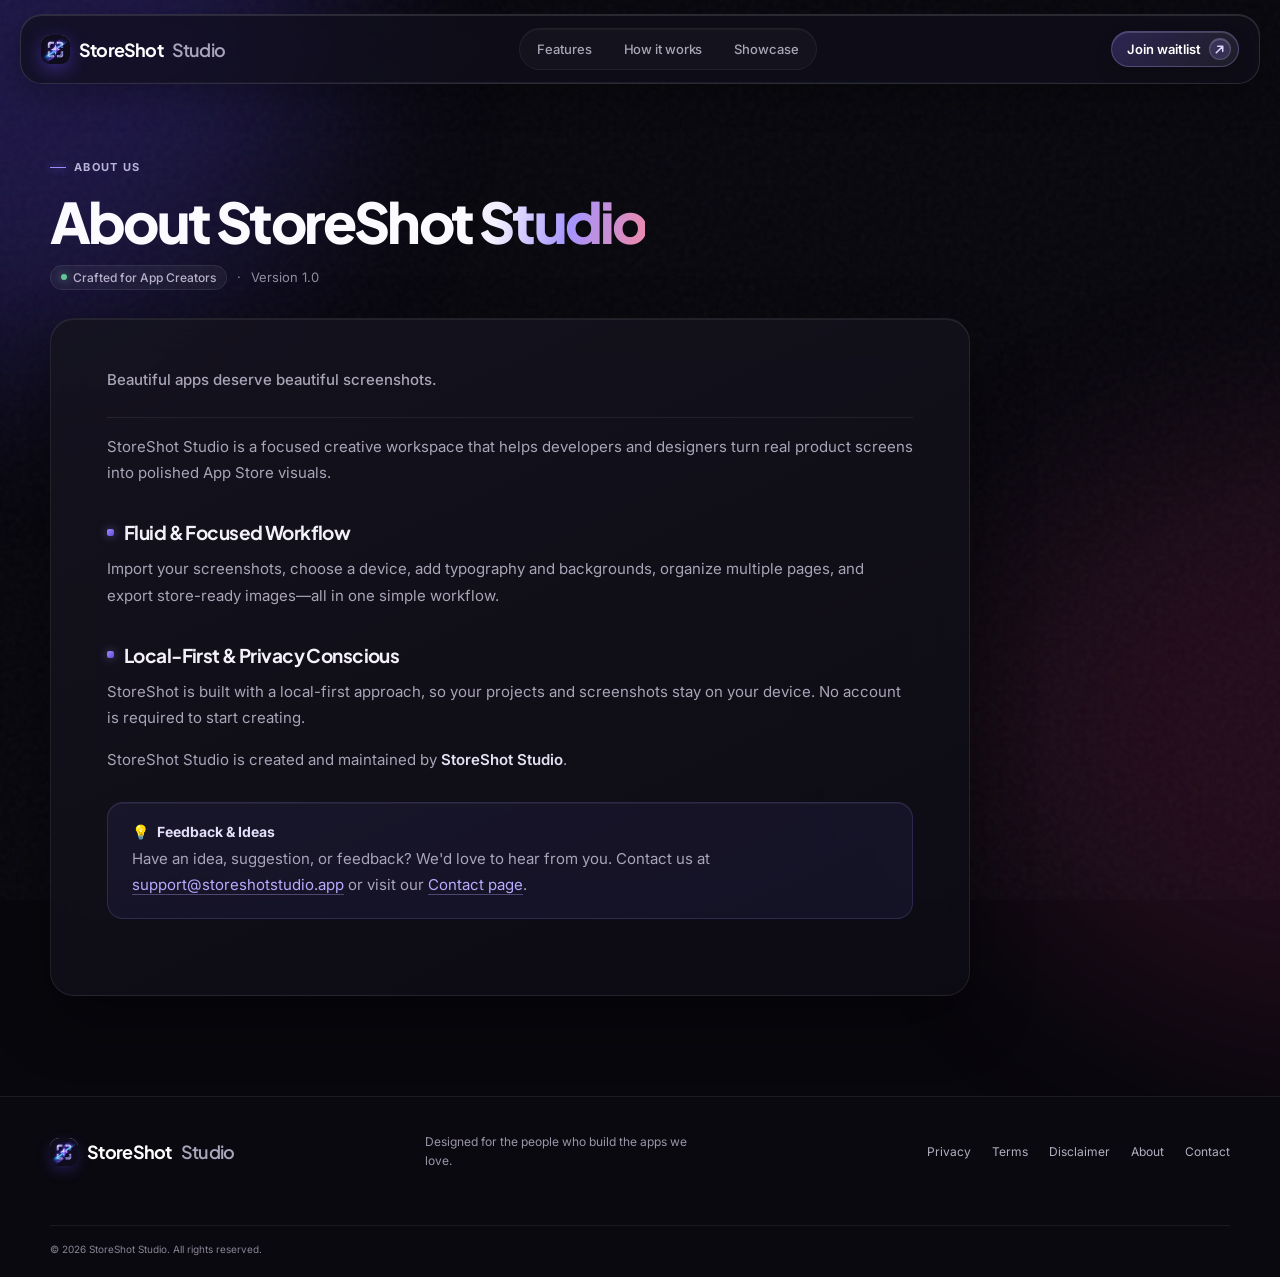
==== commit 91e0fef3: "feat: improve SEO, implement security headers, and add site metadata for StoreShot Studio" ====
--- a/about.html
+++ b/about.html
@@ -3,29 +3,52 @@
   <head>
     <meta charset="UTF-8" />
     <meta name="viewport" content="width=device-width, initial-scale=1.0" />
-    <meta name="description" content="Learn about StoreShot Studio — the focused creative studio for designing stunning App Store and Google Play screenshots." />
+    <meta name="description" content="StoreShot Studio is a focused creative workspace that turns real product screens into polished App Store visuals — local-first and privacy conscious." />
     <title>About StoreShot Studio</title>
+
+    <link rel="canonical" href="https://store-shot-studio.vercel.app/about" />
+    <meta name="robots" content="index, follow" />
+
+    <!-- Open Graph -->
+    <meta property="og:type" content="website" />
+    <meta property="og:site_name" content="StoreShot Studio" />
+    <meta property="og:url" content="https://store-shot-studio.vercel.app/about" />
+    <meta property="og:title" content="About StoreShot Studio" />
+    <meta property="og:description" content="StoreShot Studio is a focused creative workspace that turns real product screens into polished App Store visuals — local-first and privacy conscious." />
+    <meta property="og:image" content="https://store-shot-studio.vercel.app/Resources/og-image.png" />
+    <meta property="og:image:width" content="1200" />
+    <meta property="og:image:height" content="630" />
+    <meta property="og:image:alt" content="StoreShot Studio — App Store screenshots, made to stand out" />
+    <meta property="og:locale" content="en_US" />
+
+    <!-- Twitter / X -->
+    <meta name="twitter:card" content="summary_large_image" />
+    <meta name="twitter:title" content="About StoreShot Studio" />
+    <meta name="twitter:description" content="StoreShot Studio is a focused creative workspace that turns real product screens into polished App Store visuals — local-first and privacy conscious." />
+    <meta name="twitter:image" content="https://store-shot-studio.vercel.app/Resources/og-image.png" />
+    <meta name="twitter:image:alt" content="StoreShot Studio — App Store screenshots, made to stand out" />
+
     <link rel="preconnect" href="https://fonts.googleapis.com" />
     <link rel="preconnect" href="https://fonts.gstatic.com" crossorigin />
     <link href="https://fonts.googleapis.com/css2?family=Inter:wght@400;500;600;700&family=Plus+Jakarta+Sans:wght@600;700;800&display=swap" rel="stylesheet" />
-    <link rel="stylesheet" href="styles.css?v=2" />
+    <link rel="stylesheet" href="styles.css?v=3" />
     <link rel="icon" type="image/png" sizes="32x32" href="Resources/favicon-32.png" />
     <link rel="icon" type="image/png" sizes="16x16" href="Resources/favicon-16.png" />
     <link rel="apple-touch-icon" sizes="180x180" href="Resources/apple-touch-icon.png" />
-    <link rel="icon" type="image/png" sizes="192x192" href="Resources/app-icon-192.png" />
-    <link rel="icon" type="image/png" sizes="512x512" href="Resources/app-icon-512.png" />
+    <link rel="manifest" href="site.webmanifest" />
     <meta name="theme-color" content="#08070d" />
   </head>
   <body>
+    <a class="skip-link" href="#top">Skip to content</a>
     <div class="aurora aurora-one"></div><div class="aurora aurora-two"></div><div class="grain"></div>
     <header class="site-header">
       <nav class="nav wrap" aria-label="Main navigation">
-        <a class="brand" href="index.html#top"><span class="brand-mark"><img src="Resources/brand-logo.png" alt="StoreShot Studio" width="28" height="28" /></span>StoreShot <em>Studio</em></a>
+        <a class="brand" href="index.html#top"><span class="brand-mark"><picture><source srcset="Resources/brand-logo.webp" type="image/webp" /><img src="Resources/brand-logo.png" alt="" width="28" height="28" decoding="async" /></picture></span>StoreShot <em>Studio</em></a>
         <button class="menu-button" aria-expanded="false" aria-controls="nav-links">Menu</button>
         <div class="nav-links" id="nav-links">
           <a href="index.html#features">Features</a><a href="index.html#workflow">How it works</a><a href="index.html#showcase">Showcase</a>
         </div>
-        <a class="nav-download" href="index.html#download"><span>Download app</span><span class="nav-download-arrow" aria-hidden="true"><svg width="11" height="11" viewBox="0 0 12 12" fill="none" xmlns="http://www.w3.org/2000/svg"><path d="M2.5 9.5L9.5 2.5M9.5 2.5H4M9.5 2.5V8" stroke="currentColor" stroke-width="1.75" stroke-linecap="round" stroke-linejoin="round"/></svg></span></a>
+        <a class="nav-download" href="index.html#waitlist"><span>Join waitlist</span><span class="nav-download-arrow" aria-hidden="true"><svg width="11" height="11" viewBox="0 0 12 12" fill="none" xmlns="http://www.w3.org/2000/svg"><path d="M2.5 9.5L9.5 2.5M9.5 2.5H4M9.5 2.5V8" stroke="currentColor" stroke-width="1.75" stroke-linecap="round" stroke-linejoin="round"/></svg></span></a>
       </nav>
     </header>
 
@@ -43,7 +66,7 @@
       <article class="doc-card">
         <p class="doc-lead">Beautiful apps deserve beautiful screenshots.</p>
 
-        <p>StoreShot Studio is a focused creative workspace that helps developers and designers turn real product screens into polished App Store and Google Play visuals.</p>
+        <p>StoreShot Studio is a focused creative workspace that helps developers and designers turn real product screens into polished App Store visuals.</p>
 
         <h3>Fluid & Focused Workflow</h3>
         <p>Import your screenshots, choose a device, add typography and backgrounds, organize multiple pages, and export store-ready images—all in one simple workflow.</p>
@@ -62,7 +85,7 @@
 
     <footer>
       <div class="footer-inner wrap">
-        <a class="brand" href="index.html#top"><span class="brand-mark"><img src="Resources/brand-logo.png" alt="StoreShot Studio" width="28" height="28" /></span>StoreShot <em>Studio</em></a>
+        <a class="brand" href="index.html#top"><span class="brand-mark"><picture><source srcset="Resources/brand-logo.webp" type="image/webp" /><img src="Resources/brand-logo.png" alt="" width="28" height="28" decoding="async" /></picture></span>StoreShot <em>Studio</em></a>
         <p>Designed for the people who build the apps we love.</p>
         <div class="footer-links">
           <a href="privacy.html">Privacy</a>
@@ -74,6 +97,6 @@
         <small>© <span id="year"></span> StoreShot Studio. All rights reserved.</small>
       </div>
     </footer>
-    <script src="script.js"></script>
+    <script src="script.js" defer></script>
   </body>
 </html>
--- a/styles.css
+++ b/styles.css
@@ -1,4 +1,4 @@
-:root{--bg:#08070d;--surface:#12111b;--text:#f0edf8;--muted:#aaa5b8;--line:rgba(255,255,255,.1);--purple:#7967ed;--cyan:#78dff7;--pink:#e56b9b}*{box-sizing:border-box}html{scroll-behavior:smooth}body{margin:0;background:var(--bg);color:var(--text);font-family:Inter,Arial,sans-serif;overflow-x:hidden}.wrap{width:min(1180px,calc(100% - 40px));margin:auto}.aurora{position:fixed;pointer-events:none;border-radius:50%;filter:blur(100px);opacity:.32;z-index:-2}.aurora-one{width:650px;height:620px;background:#4938be;left:-330px;top:-260px}.aurora-two{width:700px;height:600px;background:#9c285e;right:-400px;top:430px;opacity:.18}.grain{position:fixed;inset:0;pointer-events:none;opacity:.1;z-index:-1;background-image:url("data:image/svg+xml,%3Csvg viewBox='0 0 180 180' xmlns='http://www.w3.org/2000/svg'%3E%3Cfilter id='n'%3E%3CfeTurbulence type='fractalNoise' baseFrequency='.85' numOctaves='4' stitchTiles='stitch'/%3E%3C/filter%3E%3Crect width='100%25' height='100%25' filter='url(%23n)' opacity='.4'/%3E%3C/svg%3E")}.site-header{height:76px;position:fixed;z-index:10;top:0;left:0;right:0;background:rgba(8,7,13,.62);backdrop-filter:blur(22px);border-bottom:1px solid rgba(255,255,255,.06)}.nav{height:76px;display:flex;align-items:center;justify-content:space-between}.brand{display:flex;align-items:center;gap:8px;color:white;text-decoration:none;font:bold 17px 'Plus Jakarta Sans';letter-spacing:-.8px}.brand em{font-style:normal;color:#938dac;font-weight:600}.brand-mark{display:grid;place-items:center;width:24px;height:24px;border-radius:8px;color:white;font:800 14px 'Plus Jakarta Sans';background:linear-gradient(135deg,#9d8dff,#5940d0);box-shadow:inset 0 1px #ffffff85,0 5px 14px #4e3bcc99}.nav-links{display:flex;gap:29px;margin-left:80px}.nav-links a,.footer-links a{color:#bbb6c7;text-decoration:none;font-size:13px;transition:.2s}.nav-links a:hover,.footer-links a:hover{color:white}.nav-download{color:white;font-size:13px;font-weight:600;text-decoration:none;padding:11px 16px;border-radius:99px;background:#ffffff10;border:1px solid #ffffff19}.menu-button{display:none}.hero{padding:178px 0 52px;text-align:center}.eyebrow{color:#b9b2d9;font-size:11px;letter-spacing:.12em;text-transform:uppercase;font-weight:700;display:flex;align-items:center;gap:8px}.hero .eyebrow{justify-content:center}.eyebrow i{display:block;width:16px;height:1px;background:#9b8cff;box-shadow:0 0 8px #8b73ff}.hero h1,.section-intro h2,.workflow h2,.showcase h2,.closing h2{font:800 clamp(42px,5.3vw,72px)/1.07 'Plus Jakarta Sans';letter-spacing:-.065em;margin:18px 0 22px;color:#fbfaff}.hero h1 span,.closing h2 span{background:linear-gradient(103deg,#f3efff 14%,#a595ff 48%,#e68ab1 90%);-webkit-background-clip:text;background-clip:text;color:transparent}.hero-copy{color:#aaa5b6;max-width:560px;margin:0 auto;font-size:16px;line-height:1.7}.hero-actions{display:flex;justify-content:center;gap:12px;margin:29px 0 17px;scroll-margin-top:90px}.button{display:inline-flex;align-items:center;gap:14px;border-radius:99px;padding:14px 19px;text-decoration:none;font-size:13px;font-weight:700;transition:transform .2s,filter .2s}.button:hover{transform:translateY(-2px);filter:brightness(1.12)}.button b{font-size:18px;line-height:10px}.button-primary{color:#fff;background:linear-gradient(135deg,#8d79fc,#6046d4);box-shadow:0 9px 30px #6046d466,inset 0 1px #ffffff70}.button-glass{color:#d7d2e2;background:#ffffff0b;border:1px solid #ffffff17}.play{font-size:9px;color:#b9aaff}.hero-note{font-size:11px;color:#848093}.check{color:#8ff0c8;margin-right:5px}.btn-arrow,.btn-icon-play{display:inline-flex;align-items:center;justify-content:center}.nav-download-arrow{display:inline-flex;align-items:center;justify-content:center;width:22px;height:22px;border-radius:50%;background:rgba(160,142,255,.18);border:1px solid rgba(255,255,255,.15);color:#dcd6ff}
+:root{--bg:#08070d;--surface:#12111b;--text:#f0edf8;--muted:#aaa5b8;--line:rgba(255,255,255,.1);--purple:#7967ed;--cyan:#78dff7;--pink:#e56b9b}*{box-sizing:border-box}html{scroll-behavior:smooth}body{margin:0;background:var(--bg);color:var(--text);font-family:Inter,Arial,sans-serif;overflow-x:hidden}.wrap{width:min(1180px,calc(100% - 40px));margin:auto}.aurora{position:fixed;pointer-events:none;border-radius:50%;filter:blur(100px);opacity:.32;z-index:-2}.aurora-one{width:650px;height:620px;background:#4938be;left:-330px;top:-260px}.aurora-two{width:700px;height:600px;background:#9c285e;right:-400px;top:430px;opacity:.18}.grain{position:fixed;inset:0;pointer-events:none;opacity:.1;z-index:-1;background-image:url("data:image/svg+xml,%3Csvg viewBox='0 0 180 180' xmlns='http://www.w3.org/2000/svg'%3E%3Cfilter id='n'%3E%3CfeTurbulence type='fractalNoise' baseFrequency='.85' numOctaves='4' stitchTiles='stitch'/%3E%3C/filter%3E%3Crect width='100%25' height='100%25' filter='url(%23n)' opacity='.4'/%3E%3C/svg%3E")}.brand{display:flex;align-items:center;gap:8px;color:white;text-decoration:none;font:bold 17px 'Plus Jakarta Sans';letter-spacing:-.8px}.brand em{font-style:normal;color:#938dac;font-weight:600}.brand-mark{display:grid;place-items:center;width:24px;height:24px;border-radius:8px;color:white;font:800 14px 'Plus Jakarta Sans';background:linear-gradient(135deg,#9d8dff,#5940d0);box-shadow:inset 0 1px #ffffff85,0 5px 14px #4e3bcc99}.nav-links{display:flex;gap:29px;margin-left:80px}.nav-links a,.footer-links a{color:#bbb6c7;text-decoration:none;font-size:13px;transition:.2s}.nav-links a:hover,.footer-links a:hover{color:white}.nav-download{color:white;font-size:13px;font-weight:600;text-decoration:none;padding:11px 16px;border-radius:99px;background:#ffffff10;border:1px solid #ffffff19}.menu-button{display:none}.hero{padding:178px 0 52px;text-align:center}.eyebrow{color:#b9b2d9;font-size:11px;letter-spacing:.12em;text-transform:uppercase;font-weight:700;display:flex;align-items:center;gap:8px}.hero .eyebrow{justify-content:center}.eyebrow i{display:block;width:16px;height:1px;background:#9b8cff;box-shadow:0 0 8px #8b73ff}.hero h1,.section-intro h2,.workflow h2,.showcase h2,.closing h2{font:800 clamp(42px,5.3vw,72px)/1.07 'Plus Jakarta Sans';letter-spacing:-.065em;margin:18px 0 22px;color:#fbfaff}.hero h1 span,.closing h2 span{background:linear-gradient(103deg,#f3efff 14%,#a595ff 48%,#e68ab1 90%);-webkit-background-clip:text;background-clip:text;color:transparent}.hero-copy{color:#aaa5b6;max-width:560px;margin:0 auto;font-size:16px;line-height:1.7}.hero-actions{display:flex;justify-content:center;gap:12px;margin:29px 0 17px;scroll-margin-top:90px}.button{display:inline-flex;align-items:center;gap:14px;border-radius:99px;padding:14px 19px;text-decoration:none;font-size:13px;font-weight:700;transition:transform .2s,filter .2s}.button:hover{transform:translateY(-2px);filter:brightness(1.12)}.button b{font-size:18px;line-height:10px}.button-primary{color:#fff;background:linear-gradient(135deg,#8d79fc,#6046d4);box-shadow:0 9px 30px #6046d466,inset 0 1px #ffffff70}.button-glass{color:#d7d2e2;background:#ffffff0b;border:1px solid #ffffff17}.play{font-size:9px;color:#b9aaff}.hero-note{font-size:11px;color:#848093}.check{color:#8ff0c8;margin-right:5px}.btn-arrow,.btn-icon-play{display:inline-flex;align-items:center;justify-content:center}.nav-download-arrow{display:inline-flex;align-items:center;justify-content:center;width:22px;height:22px;border-radius:50%;background:rgba(160,142,255,.18);border:1px solid rgba(255,255,255,.15);color:#dcd6ff}
 .studio-window{margin:68px auto 0;max-width:1120px;text-align:left;padding:1px;border:1px solid rgba(255,255,255,.14);border-radius:20px;background:linear-gradient(135deg,rgba(255,255,255,.12),rgba(255,255,255,.02));box-shadow:0 35px 90px rgba(0,0,0,.65),0 0 110px rgba(108,92,231,.22);overflow:hidden;transition:max-width .4s cubic-bezier(.2,.8,.2,1),box-shadow .4s ease}
 .studio-window.focus-mode{max-width:1180px;box-shadow:0 40px 120px rgba(0,0,0,.85),0 0 140px rgba(108,92,231,.35)}
 .window-bar{height:44px;background:linear-gradient(180deg,#191724,#13111c);display:flex;align-items:center;justify-content:space-between;color:#948f9f;font-size:11px;padding:0 16px;border-bottom:1px solid rgba(255,255,255,.07);user-select:none}
@@ -46,9 +46,9 @@
 .layer small{font-size:8.5px;color:#858092;margin-top:2px;display:block}
 .layer-eye{border:0;background:none;color:#8f889e;font-size:10.5px;cursor:pointer;padding:3px 5px;margin-left:auto;border-radius:4px;transition:all .18s}
 .layer-eye:hover{color:#ffffff;background:rgba(255,255,255,.08)}
-.layer.layer-hidden .layer-eye{color:#555060}
+.layer.layer-hidden .layer-eye{color:#6f6a7e}
 .templates-list{display:flex;flex-direction:column;gap:6px}
-.panel-subhead{font-size:8.5px;letter-spacing:.08em;font-weight:700;color:#7f7a8e;margin:2px 4px 10px}
+.panel-subhead{font-size:8.5px;letter-spacing:.08em;font-weight:700;color:#9691a6;margin:2px 4px 10px}
 .tpl-card{display:flex;align-items:center;gap:10px;padding:9px;border-radius:9px;background:rgba(255,255,255,.025);border:1px solid rgba(255,255,255,.07);cursor:pointer;color:inherit;text-align:left;transition:all .2s ease;width:100%}
 .tpl-card:hover{background:rgba(255,255,255,.05);border-color:rgba(162,142,255,.3)}
 .tpl-card.active{background:linear-gradient(135deg,rgba(125,103,237,.2),rgba(91,66,215,.1));border-color:rgba(146,128,252,.5);box-shadow:inset 0 1px rgba(255,255,255,.1)}
@@ -148,9 +148,9 @@
 .classic-frame .phone-screen{border-radius:13px}
 .classic-frame .phone-camera{width:36px;height:8px;top:8px}
 .titanium-frame{border-color:#857d76;box-shadow:-14px 20px 30px rgba(0,0,0,.6),inset 0 0 0 1px #baa696}
-.android-phone{border-radius:16px;transform:rotate(-3deg);border-color:#2a2b33}
-.android-phone .phone-camera{width:10px;height:10px;left:auto;right:14px;transform:none}
-.android-phone .phone-screen{border-radius:11px}
+.ipad-frame{border-radius:14px;transform:rotate(-3deg);border-width:6px;border-color:#3a3846;width:170px;height:232px;bottom:-20px;right:16px}
+.ipad-frame .phone-camera{width:5px;height:5px;left:50%;top:-4px;transform:translateX(-50%)}
+.ipad-frame .phone-screen{border-radius:9px}
 .tilt-dynamic{transform:rotate(-14deg)}
 .tilt-left{transform:rotate(-8deg)}
 .tilt-straight{transform:rotate(0deg);right:50%!important;transform:translateX(50%)!important}
@@ -170,7 +170,7 @@
 .inspector-title{display:flex;justify-content:space-between;align-items:center;font-size:11px;font-weight:700;color:#ded9ec;padding-bottom:6px;border-bottom:1px solid rgba(255,255,255,.06)}
 .inspector-tab-badge{font-size:8px;font-weight:700;padding:2px 6px;border-radius:4px;background:rgba(125,103,237,.2);color:#bdaaff;border:1px solid rgba(162,142,255,.3)}
 .insp-group{display:flex;flex-direction:column;gap:4px}
-.field-label{font-size:7.5px;letter-spacing:.08em;font-weight:700;color:#807a8e;text-transform:uppercase;margin-bottom:2px}
+.field-label{font-size:7.5px;letter-spacing:.08em;font-weight:700;color:#9691a6;text-transform:uppercase;margin-bottom:2px}
 .segmented{height:24px;border-radius:5px;background:#0e0d14;border:1px solid rgba(255,255,255,.07);padding:2px;display:flex;font-size:8.5px;gap:2px}
 .segmented button{border:0;background:transparent;color:#9b95aa;font:inherit;cursor:pointer;flex:1;border-radius:4px;font-weight:600;transition:all .18s}
 .segmented button:hover{color:#fff}
@@ -193,9 +193,9 @@
 .export-row b{color:#ffffff}
 .editor-hint{display:none}
 .editor-hint.highlight{display:none}
-.logo-strip{padding:36px 0 20px;border-top:1px solid #ffffff0a;text-align:center}.logo-strip p{color:#8a8595;font-size:12px}.logo-strip div{display:flex;justify-content:space-between;gap:20px;max-width:850px;margin:28px auto 0;color:#55515d;font-weight:700;font-size:16px}.feature-section{padding:12px 0 80px;scroll-margin-top:68px}.section-intro,.showcase-head{display:flex;justify-content:space-between;gap:35px;align-items:end;margin-bottom:40px}.section-intro h2,.workflow h2,.showcase h2{font-size:42px;margin:14px 0 0}.section-intro p,.showcase-head p{max-width:350px;line-height:1.7;color:#9994a5;font-size:14px;margin:0 0 4px}.feature-grid{display:grid;grid-template-columns:1fr 1.32fr 1fr;gap:15px}.feature-card{min-height:300px;border:1px solid #ffffff12;border-radius:18px;background:linear-gradient(145deg,#1b1925cc,#0e0d14bb);padding:24px;overflow:hidden;position:relative}.feature-card.wide{background:radial-gradient(circle at 80% 40%,#28749e33,transparent 35%),linear-gradient(145deg,#1b1925,#10131c)}.feature-icon{width:33px;height:33px;display:grid;place-items:center;border-radius:10px;font-size:17px}.purple{background:#7d69ed30;color:#a897ff}.blue{background:#4ccbed28;color:#7be3ff}.pink{background:#e37aa328;color:#ff9cbc}.feature-card h3{font:700 19px 'Plus Jakarta Sans';letter-spacing:-.7px;margin:18px 0 8px}.feature-card p{font-size:12px;line-height:1.65;color:#a09ba9;max-width:240px;margin:0}.device-stack{position:absolute;bottom:-25px;right:8px;width:190px;height:150px}.mini-device{position:absolute;width:74px;height:140px;border-radius:14px;background:#11111c;border:3px solid #4b465a;box-shadow:0 15px 20px #0008}.mini-device span{margin:5px;display:block;height:126px;border-radius:8px;background:linear-gradient(160deg,#e88eb4,#7657dd)}.mini-device.front{right:29px;bottom:-13px;transform:rotate(10deg)}.mini-device.back{right:91px;bottom:3px;transform:rotate(-13deg);opacity:.8}.swatch-row{position:absolute;bottom:31px;left:25px;display:flex;gap:9px;align-items:center}.swatch-row span{height:38px;width:38px;border-radius:50%;border:3px solid #ffffff20}.swatch-row span:nth-child(1){background:#745ce5}.swatch-row span:nth-child(2){background:#ef89ae}.swatch-row span:nth-child(3){background:#70d6e8}.swatch-row span:nth-child(4){background:#eec879}.swatch-row span:nth-child(5){background:linear-gradient(135deg,#fa72b0,#644ee8)}.swatch-row b{height:32px;width:32px;border:1px solid #ffffff1e;border-radius:50%;display:grid;place-items:center;color:#aaa4b8}.export-sizes{position:absolute;bottom:25px;display:flex;gap:7px}.export-sizes span{width:50px;height:81px;display:grid;place-items:center;background:linear-gradient(145deg,#2f2c38,#15131d);border:1px solid #ffffff18;border-radius:8px;color:#9e95b8;font-size:9px}.workflow{padding:24px 0 80px;display:grid;grid-template-columns:1fr 1fr;gap:90px;align-items:center;scroll-margin-top:68px}.workflow-art{height:490px;position:relative;border-radius:18px;background:radial-gradient(circle at 48% 43%,#6250d64f,transparent 38%),#12101a;overflow:hidden;border:1px solid #ffffff0c}.steps-orb{position:absolute;width:330px;height:330px;border:1px solid #967aff42;border-radius:50%;left:50%;top:50%;transform:translate(-50%,-50%)}.steps-orb:after{content:"";position:absolute;inset:32px;border-radius:50%;border:1px solid #82dff333}.workflow-card{position:absolute;display:flex;align-items:center;gap:8px;background:#211e2dce;backdrop-filter:blur(8px);border:1px solid #ffffff1a;border-radius:9px;padding:8px 11px;color:#d7d2e3;font-size:9px;box-shadow:0 11px 25px #0006}.workflow-card b{display:grid;place-items:center;width:18px;height:18px;border-radius:50%;background:#7763e3;color:white;font-size:8px}.workflow-card.one{left:27px;top:101px}.workflow-card.two{right:20px;top:192px}.workflow-card.three{left:48px;bottom:98px}.workflow-phone{width:150px;height:295px;background:#191821;border-radius:24px;border:4px solid #393541;position:absolute;left:50%;top:50%;transform:translate(-50%,-50%) rotate(-9deg);padding:5px;box-shadow:0 25px 35px #000b}.small-screen{background:linear-gradient(145deg,#2b205d,#8756c7 60%,#f291a8);color:#fff;padding:26px 15px}.small-screen>b{font-size:9px}.small-screen div{font:700 17px/1.1 'Plus Jakarta Sans';margin-top:53px;letter-spacing:-.7px}.small-screen strong{color:#ffe5ef}.workflow-copy>p{color:#9d98a9;line-height:1.7;font-size:14px;max-width:390px}.workflow ul{list-style:none;padding:9px 0;margin:22px 0}.workflow li{padding:15px 0;border-bottom:1px solid #ffffff0d;color:#d2cddd;font-size:13px}.workflow li span{color:#9282ee;font-size:10px;margin-right:12px}.showcase{padding:12px 0 80px;scroll-margin-top:68px}.showcase-head{align-items:end}.shot-gallery{display:grid;grid-template-columns:1fr 1fr 1fr;gap:18px}.closing{padding-bottom:80px;scroll-margin-top:68px}.closing-card{position:relative;overflow:hidden;border:1px solid #ffffff17;border-radius:20px;padding:78px 50px;text-align:center;background:radial-gradient(circle at 50% 130%,#815ee864,transparent 56%),linear-gradient(145deg,#1a1626,#100f17)}.closing-card .eyebrow{justify-content:center}.closing h2{font-size:52px;margin:17px 0}.closing p{color:#a8a2b5;font-size:14px;margin:0 0 28px}.closing-glow{position:absolute;width:400px;height:200px;left:50%;bottom:-170px;transform:translateX(-50%);background:#7557ef;filter:blur(65px);opacity:.8}footer{border-top:1px solid #ffffff0d;background:#09080d}.footer-inner{padding:42px 0 25px;display:grid;grid-template-columns:1.2fr 1.8fr auto;gap:25px;align-items:center}.footer-inner p{font-size:12px;color:#7e7988}.footer-links{display:flex;gap:18px}.footer-inner small{grid-column:1/-1;padding-top:18px;border-top:1px solid #ffffff0b;color:#5f5b68;font-size:10px}
-@media(max-width:800px){.feature-section,.workflow,.showcase,.closing{scroll-margin-top:58px}.nav-links,.nav-download{display:none}.menu-button{display:block;background:#ffffff0c;color:#ddd7e9;border:1px solid #ffffff19;border-radius:99px;padding:8px 12px;font-size:11px}.nav-links.open{position:absolute;top:65px;left:20px;right:20px;margin:0;padding:15px;display:flex;flex-direction:column;gap:15px;background:#17151eeF;border:1px solid #ffffff17;border-radius:13px;backdrop-filter:blur(20px)}.hero{padding-top:142px}.hero h1{font-size:43px}.editor{height:405px;grid-template-columns:38px 1fr}.layers,.inspector{display:none}.canvas-top{height:36px}.artboard{height:302px;width:203px}.headline-preview{font-size:19px;top:21px;left:17px}.phone{width:110px;height:219px;right:29px}.canvas-footer{padding:7px}.logo-strip{padding-bottom:30px}.logo-strip div{flex-wrap:wrap;justify-content:center;font-size:13px}.section-intro,.showcase-head{display:block}.section-intro p,.showcase-head p{margin-top:17px}.feature-grid{grid-template-columns:1fr}.feature-card{min-height:240px}.feature-card.wide{min-height:260px}.workflow{grid-template-columns:1fr;gap:44px;padding:30px 0 60px}.workflow-art{height:410px}.showcase{padding:20px 0 60px}.shot-gallery{grid-template-columns:1fr;gap:12px}.shot{height:350px}.shot-one{height:390px}.closing-card{padding:58px 20px}.closing h2{font-size:39px}.footer-inner{grid-template-columns:1fr;gap:14px}.footer-links{grid-row:3;flex-wrap:wrap}.footer-inner small{grid-row:4}.section-intro h2,.workflow h2,.showcase h2{font-size:36px}}
-@media(max-width:430px){.wrap{width:min(100% - 28px,1180px)}.site-header,.nav{height:65px}.hero{padding-top:123px}.hero h1{font-size:37px}.hero-copy{font-size:14px}.hero-actions{flex-direction:column;align-items:center}.button{justify-content:center;width:220px}.studio-window{margin-top:48px}.editor{height:365px}.artboard{height:272px;width:182px}.phone{width:98px;height:197px;right:26px}.headline-preview{font-size:17px}.workflow-card{font-size:8px}.workflow-card.one{left:15px}.workflow-card.two{right:8px}.workflow-card.three{left:22px}.workflow-phone{transform:translate(-50%,-50%) rotate(-9deg) scale(.85)}.section-intro h2,.workflow h2,.showcase h2{font-size:32px}.logo-strip{padding-top:35px}.feature-section{padding-bottom:85px}}
+.feature-section{padding:12px 0 80px;scroll-margin-top:68px}.section-intro,.showcase-head{display:flex;justify-content:space-between;gap:35px;align-items:end;margin-bottom:40px}.section-intro h2,.workflow h2,.showcase h2{font-size:42px;margin:14px 0 0}.section-intro p,.showcase-head p{max-width:350px;line-height:1.7;color:#9994a5;font-size:14px;margin:0 0 4px}.feature-grid{display:grid;grid-template-columns:1fr 1.32fr 1fr;gap:15px}.feature-card{min-height:300px;border:1px solid #ffffff12;border-radius:18px;background:linear-gradient(145deg,#1b1925cc,#0e0d14bb);padding:24px;overflow:hidden;position:relative}.feature-card.wide{background:radial-gradient(circle at 80% 40%,#28749e33,transparent 35%),linear-gradient(145deg,#1b1925,#10131c)}.feature-icon{width:33px;height:33px;display:grid;place-items:center;border-radius:10px;font-size:17px}.purple{background:#7d69ed30;color:#a897ff}.blue{background:#4ccbed28;color:#7be3ff}.pink{background:#e37aa328;color:#ff9cbc}.feature-card h3{font:700 19px 'Plus Jakarta Sans';letter-spacing:-.7px;margin:18px 0 8px}.feature-card p{font-size:12px;line-height:1.65;color:#a09ba9;max-width:240px;margin:0}.device-stack{position:absolute;bottom:-25px;right:8px;width:190px;height:150px}.mini-device{position:absolute;width:74px;height:140px;border-radius:14px;background:#11111c;border:3px solid #4b465a;box-shadow:0 15px 20px #0008}.mini-device span{margin:5px;display:block;height:126px;border-radius:8px;background:linear-gradient(160deg,#e88eb4,#7657dd)}.mini-device.front{right:29px;bottom:-13px;transform:rotate(10deg)}.mini-device.back{right:91px;bottom:3px;transform:rotate(-13deg);opacity:.8}.swatch-row{position:absolute;bottom:31px;left:25px;display:flex;gap:9px;align-items:center}.swatch-row span{height:38px;width:38px;border-radius:50%;border:3px solid #ffffff20}.swatch-row span:nth-child(1){background:#745ce5}.swatch-row span:nth-child(2){background:#ef89ae}.swatch-row span:nth-child(3){background:#70d6e8}.swatch-row span:nth-child(4){background:#eec879}.swatch-row span:nth-child(5){background:linear-gradient(135deg,#fa72b0,#644ee8)}.swatch-row b{height:32px;width:32px;border:1px solid #ffffff1e;border-radius:50%;display:grid;place-items:center;color:#aaa4b8}.export-sizes{position:absolute;bottom:25px;display:flex;gap:7px}.export-sizes span{width:50px;height:81px;display:grid;place-items:center;background:linear-gradient(145deg,#2f2c38,#15131d);border:1px solid #ffffff18;border-radius:8px;color:#9e95b8;font-size:9px}.workflow{padding:24px 0 80px;display:grid;grid-template-columns:1fr 1fr;gap:90px;align-items:center;scroll-margin-top:68px}.workflow-art{height:490px;position:relative;border-radius:18px;background:radial-gradient(circle at 48% 43%,#6250d64f,transparent 38%),#12101a;overflow:hidden;border:1px solid #ffffff0c}.steps-orb{position:absolute;width:330px;height:330px;border:1px solid #967aff42;border-radius:50%;left:50%;top:50%;transform:translate(-50%,-50%)}.steps-orb:after{content:"";position:absolute;inset:32px;border-radius:50%;border:1px solid #82dff333}.workflow-card{position:absolute;display:flex;align-items:center;gap:8px;background:#211e2dce;backdrop-filter:blur(8px);border:1px solid #ffffff1a;border-radius:9px;padding:8px 11px;color:#d7d2e3;font-size:9px;box-shadow:0 11px 25px #0006}.workflow-card b{display:grid;place-items:center;width:18px;height:18px;border-radius:50%;background:#7763e3;color:white;font-size:8px}.workflow-card.one{left:27px;top:101px}.workflow-card.two{right:20px;top:192px}.workflow-card.three{left:48px;bottom:98px}.workflow-phone{width:150px;height:295px;background:#191821;border-radius:24px;border:4px solid #393541;position:absolute;left:50%;top:50%;transform:translate(-50%,-50%) rotate(-9deg);padding:5px;box-shadow:0 25px 35px #000b}.small-screen{background:linear-gradient(145deg,#2b205d,#8756c7 60%,#f291a8);color:#fff;padding:26px 15px}.small-screen>b{font-size:9px}.small-screen div{font:700 17px/1.1 'Plus Jakarta Sans';margin-top:53px;letter-spacing:-.7px}.small-screen strong{color:#ffe5ef}.workflow-copy>p{color:#9d98a9;line-height:1.7;font-size:14px;max-width:390px}.workflow ul{list-style:none;padding:9px 0;margin:22px 0}.workflow li{padding:15px 0;border-bottom:1px solid #ffffff0d;color:#d2cddd;font-size:13px}.workflow li span{color:#9282ee;font-size:10px;margin-right:12px}.showcase{padding:12px 0 80px;scroll-margin-top:68px}.showcase-head{align-items:end}.shot-gallery{display:grid;grid-template-columns:1fr 1fr 1fr;gap:18px}.closing{padding-bottom:80px;scroll-margin-top:68px}.closing-card{position:relative;overflow:hidden;border:1px solid #ffffff17;border-radius:20px;padding:78px 50px;text-align:center;background:radial-gradient(circle at 50% 130%,#815ee864,transparent 56%),linear-gradient(145deg,#1a1626,#100f17)}.closing-card .eyebrow{justify-content:center}.closing h2{font-size:52px;margin:17px 0}.closing p{color:#a8a2b5;font-size:14px;margin:0 0 28px}.closing-glow{position:absolute;width:400px;height:200px;left:50%;bottom:-170px;transform:translateX(-50%);background:#7557ef;filter:blur(65px);opacity:.8}
+@media(max-width:800px){.feature-section,.workflow,.showcase,.closing{scroll-margin-top:58px}.nav-links,.nav-download{display:none}.menu-button{display:block;background:#ffffff0c;color:#ddd7e9;border:1px solid #ffffff19;border-radius:99px;padding:8px 12px;font-size:11px}.nav-links.open{position:absolute;top:65px;left:20px;right:20px;margin:0;padding:15px;display:flex;flex-direction:column;gap:15px;background:#17151eeF;border:1px solid #ffffff17;border-radius:13px;backdrop-filter:blur(20px)}.hero{padding-top:142px}.hero h1{font-size:43px}.editor{height:405px;grid-template-columns:38px 1fr}.layers,.inspector{display:none}.canvas-top{height:36px}.artboard{height:302px;width:203px}.headline-preview{font-size:19px;top:21px;left:17px}.phone{width:110px;height:219px;right:29px}.canvas-footer{padding:7px}.section-intro,.showcase-head{display:block}.section-intro p,.showcase-head p{margin-top:17px}.feature-grid{grid-template-columns:1fr}.feature-card{min-height:240px}.feature-card.wide{min-height:260px}.workflow{grid-template-columns:1fr;gap:44px;padding:30px 0 60px}.workflow-art{height:410px}.showcase{padding:20px 0 60px}.shot-gallery{grid-template-columns:1fr;gap:12px}.shot{height:350px}.shot-one{height:390px}.closing-card{padding:58px 20px}.closing h2{font-size:39px}.footer-inner{grid-template-columns:1fr;gap:14px}.footer-links{grid-row:3;flex-wrap:wrap}.footer-inner small{grid-row:4}.section-intro h2,.workflow h2,.showcase h2{font-size:36px}}
+@media(max-width:430px){.wrap{width:min(100% - 28px,1180px)}.site-header,.nav{height:65px}.hero{padding-top:123px}.hero h1{font-size:37px}.hero-copy{font-size:14px}.hero-actions{flex-direction:column;align-items:center}.button{justify-content:center;width:220px}.studio-window{margin-top:48px}.editor{height:365px}.artboard{height:272px;width:182px}.phone{width:98px;height:197px;right:26px}.headline-preview{font-size:17px}.workflow-card{font-size:8px}.workflow-card.one{left:15px}.workflow-card.two{right:8px}.workflow-card.three{left:22px}.workflow-phone{transform:translate(-50%,-50%) rotate(-9deg) scale(.85)}.section-intro h2,.workflow h2,.showcase h2{font-size:32px}.feature-section{padding-bottom:85px}}
 /* Interactive Studio controls */
 .layer{border:0;width:100%;text-align:left;color:inherit;cursor:pointer}.layer:focus-visible,.frame-option:focus-visible,.platform:focus-visible,.palette button:focus-visible{outline:1px solid #a99aff;outline-offset:2px}.segmented button{border:0;background:transparent;color:#aaa5b6;font:inherit;cursor:pointer}.segmented button.chosen{background:#35313e;color:#eee9f8;border-radius:3px}.color-field{cursor:pointer}.frame-option{background:#100f16;cursor:pointer}.frame-option.chosen{background:#7163d818}.artboard{transform-origin:center;transition:transform .18s,background .18s}.canvas-footer button{border:0;background:transparent;color:#b1aabb;cursor:pointer;font-size:12px}.headline-preview{outline:none;cursor:text}.headline-preview:focus{outline:1px dashed #ffffff8c;outline-offset:5px}.phone{cursor:grab;touch-action:none}.phone:active{cursor:grabbing}@media(max-width:800px){.editor-hint,.palette{display:none}}
 /* Motion for the launch workflow artwork */
@@ -252,9 +252,7 @@
 .export-sizes span{cursor:pointer;transition:transform .2s ease,border-color .2s ease,background .2s ease,color .2s ease}.export-sizes span:hover,.export-sizes span.active{transform:translateY(-8px);border-color:#a99bff;background:linear-gradient(145deg,#5e4fc4,#252039);color:#fff;box-shadow:0 12px 20px #5e4fc34d}.export-feedback{position:absolute;right:23px;bottom:24px;color:#80ebbf;font-size:10px;font-weight:700;opacity:0;transform:translateY(5px);transition:.25s}.export-ready .export-feedback{opacity:1;transform:translateY(0)}@keyframes device-swap{0%{transform:translateX(0) rotate(10deg)}45%{transform:translateX(-18px) rotate(-2deg) scale(.94)}100%{transform:translateX(0) rotate(10deg)}}@media(prefers-reduced-motion:reduce){.device-swap .mini-device.front{animation:none}.swatch-row span,.export-sizes span{transition:none}}
 /* Premium liquid-glass navigation */
 .site-header{height:84px;background:linear-gradient(180deg,rgba(12,10,19,.82),rgba(10,9,15,.56));border-bottom-color:rgba(255,255,255,.055);transition:height .3s ease,background .3s ease,border-color .3s ease,box-shadow .3s ease}
-.site-header:after{content:"";position:absolute;left:0;right:0;bottom:-1px;height:1px;background:linear-gradient(90deg,transparent,rgba(174,156,255,.35),rgba(97,212,238,.2),transparent);opacity:.42}
-.site-header.is-scrolled{height:70px;background:rgba(13,11,20,.82);border-bottom-color:rgba(255,255,255,.1);box-shadow:0 14px 32px rgba(0,0,0,.25)}
-.nav{height:84px;transition:height .3s ease}.is-scrolled .nav{height:70px}
+
 .brand{font-size:18px;gap:9px}.brand-mark{width:29px;height:29px;border-radius:9px;background:transparent;overflow:hidden;box-shadow:0 6px 18px rgba(93,66,218,.48),inset 0 1px rgba(255,255,255,.25);transition:transform .25s ease,box-shadow .25s ease}.brand-mark img{width:100%;height:100%;border-radius:9px;display:block;object-fit:cover}.brand:hover .brand-mark{transform:rotate(-8deg) scale(1.08);box-shadow:0 8px 24px rgba(125,94,247,.7),inset 0 1px rgba(255,255,255,.4)}.brand em{color:#aaa4bd}
 .nav-links{margin-left:120px;gap:6px;padding:4px;border:1px solid rgba(255,255,255,.055);border-radius:99px;background:rgba(255,255,255,.028);box-shadow:inset 0 1px rgba(255,255,255,.035)}
 .nav-links a{position:relative;padding:8px 13px;border-radius:99px;color:#aaa5b7;font-weight:500;letter-spacing:-.1px}.nav-links a:after{content:"";position:absolute;left:50%;bottom:4px;width:4px;height:4px;border-radius:50%;background:#b6a7ff;opacity:0;transform:translateX(-50%) scale(0);transition:.2s}.nav-links a:hover{background:rgba(255,255,255,.08);color:#f4f1fb}.nav-links a.active{background:rgba(125,105,237,.18);color:#eeeaff;box-shadow:inset 0 1px rgba(211,201,255,.16)}.nav-links a.active:after{opacity:1;transform:translateX(-50%) scale(1);box-shadow:0 0 10px #9e8aff}
@@ -266,21 +264,11 @@
 .nav-download:hover .nav-download-arrow svg{transform:translate(1px,-1px)}
 @media(max-width:800px){.site-header,.nav{height:70px}.site-header.is-scrolled,.is-scrolled .nav{height:62px}.nav-links.open{top:60px;padding:9px;background:rgba(20,18,29,.95);border-color:rgba(181,164,255,.18);box-shadow:0 16px 35px rgba(0,0,0,.35)}.nav-links.open a{padding:10px 12px}.menu-button{background:linear-gradient(135deg,#ffffff14,#8d75ee24);border-color:#ffffff20}}
 /* Elevated StoreShot footer */
-footer{position:relative;overflow:hidden;border-top:1px solid rgba(255,255,255,.09);background:linear-gradient(180deg,#0e0d15 0%,#08070d 68%)}footer:before{content:"";position:absolute;pointer-events:none;width:780px;height:290px;left:50%;top:-245px;transform:translateX(-50%);background:radial-gradient(ellipse,rgba(112,89,231,.3),transparent 67%);filter:blur(12px)}footer:after{content:"";position:absolute;pointer-events:none;left:0;right:0;top:0;height:1px;background:linear-gradient(90deg,transparent,rgba(160,141,255,.58),rgba(103,218,240,.28),transparent)}
-.footer-inner{position:relative;padding:58px 0 27px;grid-template-columns:1.15fr 1.35fr auto;gap:38px;align-items:center}.footer-inner .brand{font-size:21px;letter-spacing:-1px}.footer-inner .brand-mark{width:35px;height:35px;border-radius:11px;font-size:16px}.footer-inner p{position:relative;margin:0;max-width:270px;padding-left:18px;color:#9892a5;font-size:12px;line-height:1.65}.footer-inner p:before{content:"";position:absolute;left:0;top:4px;height:29px;width:2px;border-radius:2px;background:linear-gradient(#a08cff,#e478aa)}.footer-links{justify-content:flex-end;gap:6px}.footer-links a{position:relative;padding:9px 11px;border-radius:8px;color:#aaa4b6;font-size:12px}.footer-links a:hover{background:rgba(255,255,255,.065);color:#f6f3ff;box-shadow:inset 0 1px rgba(255,255,255,.09)}.footer-inner small{position:relative;margin-top:22px;padding-top:20px;display:flex;align-items:center;justify-content:space-between;color:#615c6b;font-size:10px}.footer-inner small:after{content:"Made with care for app makers";font-size:10px;letter-spacing:.04em;color:#777183;text-transform:uppercase}.footer-inner small:before{content:"";position:absolute;top:-1px;left:0;width:68px;height:1px;background:linear-gradient(90deg,#9b85ff,transparent)}@media(max-width:800px){.footer-inner{padding:45px 0 23px;gap:18px}.footer-inner p{padding-left:14px}.footer-links{justify-content:flex-start}.footer-inner small{margin-top:14px}.footer-inner small:after{display:none}}@media(max-width:430px){.footer-inner .brand{font-size:19px}.footer-links a{padding:8px 9px}.footer-inner small{font-size:9px}}
+footer{position:relative;overflow:hidden;border-top:1px solid rgba(255,255,255,.09);background:linear-gradient(180deg,#0e0d15 0%,#08070d 68%)}
+@media(max-width:800px){.footer-inner{padding:45px 0 23px;gap:18px}.footer-inner p{padding-left:14px}.footer-links{justify-content:flex-start}.footer-inner small{margin-top:14px}}@media(max-width:430px){.footer-inner .brand{font-size:19px}.footer-links a{padding:8px 9px}.footer-inner small{font-size:9px}}
 /* Simple footer override */
 footer{background:#0a090f;border-top:1px solid rgba(255,255,255,.08)}
-footer:before,footer:after{display:none}
-.footer-inner{padding:36px 0 22px;grid-template-columns:1.1fr 1.5fr auto;gap:28px}
-.footer-inner .brand{font-size:18px;letter-spacing:-.7px}
-.footer-inner .brand-mark{width:28px;height:28px;border-radius:9px;font-size:14px;box-shadow:inset 0 1px rgba(255,255,255,.5),0 5px 13px rgba(93,66,218,.28)}
-.footer-inner p{max-width:285px;padding:0;color:#898493;font-size:12px;line-height:1.55}
-.footer-inner p:before{display:none}
-.footer-links{gap:21px}
-.footer-links a{padding:0;background:none!important;box-shadow:none!important;color:#aaa5b6;font-size:12px}
-.footer-links a:hover{color:#fff}
-.footer-inner small{display:block;margin-top:27px;padding-top:17px;border-top:1px solid rgba(255,255,255,.07);color:#615c6c;font-size:10px}
-.footer-inner small:before,.footer-inner small:after{display:none}
+
 @media(max-width:800px){.footer-inner{padding:32px 0 20px;grid-template-columns:1fr;gap:15px}.footer-inner p{max-width:300px}.footer-links{gap:18px;flex-wrap:wrap}.footer-inner small{margin-top:8px}}
 /* Keep the interactive device preview fully inside its feature card */
 .feature-card.tall .device-stack{right:16px;bottom:10px;width:180px;height:140px}
@@ -295,14 +283,32 @@
 .feature-card.wide:focus-visible{outline:none}
 /* Floating iOS-style navigation */
 .site-header{top:14px;left:50%;right:auto;width:min(1240px,calc(100% - 40px));height:70px;transform:translateX(-50%);border:1px solid rgba(255,255,255,.12);border-radius:22px;background:rgba(17,15,26,.74);box-shadow:0 12px 34px rgba(0,0,0,.28),inset 0 1px rgba(255,255,255,.11);backdrop-filter:blur(24px) saturate(145%);-webkit-backdrop-filter:blur(24px) saturate(145%)}
-.site-header:after{left:22px;right:22px;bottom:0;border-radius:99px;opacity:.32}
-.site-header.is-scrolled{top:10px;height:62px;width:min(1120px,calc(100% - 56px));border-color:rgba(188,172,255,.2);background:rgba(15,13,23,.88);box-shadow:0 16px 40px rgba(0,0,0,.38),inset 0 1px rgba(255,255,255,.13)}
-.nav,.is-scrolled .nav{height:100%;width:100%;padding:0 20px}
+
 .nav-links{margin-left:0}.nav-download{padding:6px 7px 6px 15px}
 @media(max-width:800px){.site-header{top:10px;width:calc(100% - 24px);height:62px;border-radius:18px}.site-header.is-scrolled{top:8px;width:calc(100% - 30px);height:58px}.nav,.is-scrolled .nav{padding:0 14px}.nav-links.open{top:68px;left:0;right:0;border-radius:16px}.site-header.is-scrolled .nav-links.open{top:64px}}
 /* Smooth floating-nav shrink transition */
 .site-header{transition:top .42s cubic-bezier(.22,1,.36,1),width .42s cubic-bezier(.22,1,.36,1),height .42s cubic-bezier(.22,1,.36,1),background .32s ease,border-color .32s ease,box-shadow .42s cubic-bezier(.22,1,.36,1)}
-.nav,.is-scrolled .nav{transition:padding .42s cubic-bezier(.22,1,.36,1)}
+/* ============================================================================
+   Site header — floating iOS-style navigation (single source of truth)
+   ========================================================================== */
+.site-header{position:fixed;z-index:10;top:14px;left:50%;right:auto;transform:translateX(-50%);width:min(1240px,calc(100% - 40px));height:70px;border:1px solid rgba(255,255,255,.12);border-radius:22px;background:rgba(17,15,26,.74);box-shadow:0 12px 34px rgba(0,0,0,.28),inset 0 1px rgba(255,255,255,.11);backdrop-filter:blur(24px) saturate(145%);-webkit-backdrop-filter:blur(24px) saturate(145%);transition:top .42s cubic-bezier(.22,1,.36,1),width .42s cubic-bezier(.22,1,.36,1),height .42s cubic-bezier(.22,1,.36,1),background .32s ease,border-color .32s ease,box-shadow .42s cubic-bezier(.22,1,.36,1)}
+.site-header:after{content:"";position:absolute;left:22px;right:22px;bottom:0;height:1px;border-radius:99px;background:linear-gradient(90deg,transparent,rgba(174,156,255,.35),rgba(97,212,238,.2),transparent);opacity:.32}
+.site-header.is-scrolled{top:10px;height:62px;width:min(1120px,calc(100% - 56px));border-color:rgba(188,172,255,.2);background:rgba(15,13,23,.88);box-shadow:0 16px 40px rgba(0,0,0,.38),inset 0 1px rgba(255,255,255,.13)}
+.nav,.is-scrolled .nav{display:flex;align-items:center;justify-content:space-between;width:100%;height:100%;padding:0 20px;transition:padding .42s cubic-bezier(.22,1,.36,1)}
+
+/* ============================================================================
+   Footer (single source of truth)
+   ========================================================================== */
+footer{position:relative;overflow:hidden;border-top:1px solid rgba(255,255,255,.08);background:#0a090f}
+.footer-inner{position:relative;display:grid;grid-template-columns:1.1fr 1.5fr auto;gap:28px;align-items:center;padding:36px 0 22px}
+.footer-inner .brand{font-size:18px;letter-spacing:-.7px}
+.footer-inner .brand-mark{width:28px;height:28px;border-radius:9px;font-size:14px;box-shadow:inset 0 1px rgba(255,255,255,.5),0 5px 13px rgba(93,66,218,.28)}
+.footer-inner p{position:relative;margin:0;padding:0;max-width:285px;color:#9b95a8;font-size:12px;line-height:1.55}
+.footer-links{display:flex;gap:21px;justify-content:flex-end}
+.footer-links a{position:relative;padding:0;border-radius:8px;color:#b4aec0;text-decoration:none;font-size:12px;transition:.2s}
+.footer-links a:hover{color:#fff}
+.footer-inner small{grid-column:1/-1;position:relative;display:block;margin-top:27px;padding-top:17px;border-top:1px solid rgba(255,255,255,.07);color:#8a8496;font-size:10px}
+
 .site-header .brand,.site-header .nav-links,.site-header .nav-download{transition:transform .42s cubic-bezier(.22,1,.36,1),opacity .28s ease}
 .site-header.is-scrolled .brand{transform:scale(.94);transform-origin:left center}.site-header.is-scrolled .nav-links{transform:scale(.94)}.site-header.is-scrolled .nav-download{transform:scale(.92);transform-origin:right center}
 @media(prefers-reduced-motion:reduce){.site-header,.nav,.is-scrolled .nav,.site-header .brand,.site-header .nav-links,.site-header .nav-download{transition:none!important}}
@@ -327,13 +333,12 @@
   .nav-links,.nav-download{display:none}.menu-button{display:block;min-width:44px;min-height:44px;padding:10px 13px;touch-action:manipulation}.nav-links.open{display:flex}.nav-links.open a{min-height:44px;display:flex;align-items:center}
   .hero{padding-bottom:40px}.hero h1 br,.section-intro h2 br,.workflow h2 br,.showcase h2 br,.closing h2 br{display:none}.studio-window{width:100%}
   .editor{grid-template-columns:38px minmax(0,1fr)}.feature-grid,.shot-gallery{grid-template-columns:minmax(0,1fr)}.feature-card:last-child,.shot-three{grid-column:auto}.feature-card{overflow:hidden}
-  .workflow-art{min-width:0}.logo-strip div{gap:18px 26px}.footer-links a{min-height:40px;display:inline-flex;align-items:center}
+  .workflow-art{min-width:0}.footer-links a{min-height:40px;display:inline-flex;align-items:center}
 }
 @media(max-width:430px){
   .wrap{width:calc(100% - 28px)}.site-header{width:calc(100% - 20px)}.site-header.is-scrolled{width:calc(100% - 24px)}.nav,.is-scrolled .nav{padding:0 10px}
   .brand{font-size:16px;gap:7px;white-space:nowrap}.brand-mark{width:27px;height:27px}.brand em{display:none}.hero{padding-top:112px}.hero h1{font-size:clamp(32px,10.2vw,39px);letter-spacing:-.055em}.hero-copy{line-height:1.62}
-  .hero-actions{width:100%}.hero-actions .button{width:100%;max-width:280px;min-height:48px}.studio-window{border-radius:14px}.window-title small{display:none}.editor{height:350px}.editor-sidebar{gap:14px}.artboard{width:min(182px,calc(100% - 22px));height:272px}
-  .logo-strip div{display:grid;grid-template-columns:1fr 1fr;width:100%;gap:16px 12px}.logo-strip div span{text-align:center;font-size:11px}.feature-card{padding:22px;min-height:260px}.feature-card.tall{min-height:340px}.feature-card.wide{min-height:300px}
+  .hero-actions{width:100%}.hero-actions .button{width:100%;max-width:280px;min-height:48px}.studio-window{border-radius:14px}.window-title small{display:none}.editor{height:350px}.editor-sidebar{gap:14px}.artboard{width:min(182px,calc(100% - 22px));height:272px}.feature-card{padding:22px;min-height:260px}.feature-card.tall{min-height:340px}.feature-card.wide{min-height:300px}
   .swatch-row{left:22px;right:16px;gap:7px}.swatch-row span{width:34px;height:34px}.device-stack{max-width:55%}.workflow-art{height:360px}.steps-orb{width:285px;height:285px}.steps-orb-inner{width:218px;height:218px}.workflow-card.one{top:61px}.workflow-card.two{top:150px}.workflow-card.three{bottom:62px}
   .shot,.shot-one{height:360px;padding:21px}.closing{padding-bottom:80px}.closing-card{padding:50px 18px}.closing h2{font-size:clamp(31px,9vw,38px)}.footer-links{gap:8px 16px}
 }
@@ -407,3 +412,81 @@
 .export-button{width:100%;border:1px solid rgba(255,255,255,.16);border-radius:6px;background:linear-gradient(135deg,#8470f9,#5b41d8);box-shadow:0 4px 14px rgba(91,65,216,.38),inset 0 1px rgba(255,255,255,.35);color:white;padding:7px 9px 7px 11px;font-size:9.5px;font-weight:600;display:flex;align-items:center;justify-content:space-between;margin-top:10px;cursor:pointer;transition:transform .2s ease,box-shadow .2s ease}
 .export-button:hover{transform:translateY(-1px);box-shadow:0 6px 18px rgba(91,65,216,.55),inset 0 1px rgba(255,255,255,.5)}
 .export-button:hover .export-btn-arrow svg{transform:translateX(1px)}
+
+/* ============================================================================
+   Accessibility helpers
+   ========================================================================== */
+.skip-link{position:absolute;z-index:100;top:0;left:50%;transform:translate(-50%,-140%);padding:12px 22px;border:1px solid rgba(255,255,255,.24);border-radius:0 0 14px 14px;background:#5c41d9;color:#fff;text-decoration:none;font-size:13px;font-weight:700;transition:transform .18s ease}
+.skip-link:focus{transform:translate(-50%,0)}
+.visually-hidden{position:absolute!important;width:1px;height:1px;margin:-1px;padding:0;overflow:hidden;clip:rect(0 0 0 0);clip-path:inset(50%);white-space:nowrap;border:0}
+
+/* Visible keyboard focus for every interactive element */
+a:focus-visible,button:focus-visible,input:focus-visible,textarea:focus-visible,select:focus-visible,[tabindex]:focus-visible{outline:2px solid #a893ff;outline-offset:3px;border-radius:8px}
+
+/* ============================================================================
+   Waitlist form
+   ========================================================================== */
+.waitlist-form{position:relative;max-width:470px;margin:0 auto}
+.waitlist-row{display:flex;gap:10px;align-items:stretch}
+.waitlist-input{flex:1 1 auto;min-width:0;border:1px solid rgba(255,255,255,.16);border-radius:99px;padding:14px 20px;background:rgba(8,7,13,.55);color:#fff;font:inherit;font-size:13px;font-weight:500;transition:border-color .2s ease,box-shadow .2s ease,background .2s ease}
+.waitlist-input::placeholder{color:#928ca1;font-weight:500}
+.waitlist-input:hover{border-color:rgba(255,255,255,.26)}
+.waitlist-input:focus{outline:none;border-color:#8f7cfc;background:rgba(8,7,13,.78);box-shadow:0 0 0 3px rgba(143,124,252,.28)}
+.waitlist-input[aria-invalid="true"]{border-color:#ff8a8a;box-shadow:0 0 0 3px rgba(255,138,138,.22)}
+.waitlist-submit{flex:0 0 auto;gap:10px;border:0;padding:14px 24px;font:inherit;font-size:13px;font-weight:700;cursor:pointer;white-space:nowrap}
+.waitlist-submit:hover{transform:translateY(-1px);filter:brightness(1.05)}
+.waitlist-submit[disabled]{opacity:.6;cursor:progress;transform:none;filter:none}
+.waitlist-status{min-height:19px;margin:14px 0 0;font-size:12.5px;font-weight:600;line-height:1.5}
+.waitlist-status:empty{min-height:0;margin:0}
+.waitlist-status.is-ok{color:#8ee6b8}
+.waitlist-status.is-error{color:#ffa3a3}
+.waitlist-fineprint{margin:12px 0 0;color:#9b95a8;font-size:11.5px;line-height:1.55}
+
+@media (max-width:560px){
+  .waitlist-row{flex-direction:column}
+  .waitlist-submit{width:100%;justify-content:center}
+}
+
+@media (prefers-reduced-motion:reduce){
+  .skip-link,.waitlist-input,.waitlist-submit{transition:none}
+  .waitlist-submit:hover{transform:none}
+}
+
+/* ============================================================================
+   Toast notifications
+   Sits clear of the floating header, borrows its glass + hairline treatment.
+   ========================================================================== */
+.toast-viewport{position:fixed;z-index:60;top:96px;left:50%;transform:translateX(-50%);display:flex;flex-direction:column;align-items:center;gap:10px;width:min(430px,calc(100% - 28px));pointer-events:none}
+
+.toast{--toast-accent:#a893ff;--toast-accent-soft:rgba(168,147,255,.15);position:relative;overflow:hidden;pointer-events:auto;display:flex;align-items:flex-start;gap:12px;width:100%;padding:14px 12px 15px 15px;border:1px solid rgba(255,255,255,.14);border-radius:16px;background:rgba(19,17,28,.9);box-shadow:0 18px 44px rgba(0,0,0,.46),inset 0 1px rgba(255,255,255,.12);backdrop-filter:blur(24px) saturate(150%);-webkit-backdrop-filter:blur(24px) saturate(150%);opacity:0;transform:translateY(-14px) scale(.97);transition:opacity .34s cubic-bezier(.22,1,.36,1),transform .34s cubic-bezier(.22,1,.36,1)}
+.toast.is-visible{opacity:1;transform:translateY(0) scale(1)}
+.toast.is-leaving{opacity:0;transform:translateY(-10px) scale(.97)}
+.toast:before{content:"";position:absolute;left:16px;right:16px;top:0;height:1px;border-radius:99px;background:linear-gradient(90deg,transparent,var(--toast-accent),transparent);opacity:.55}
+
+.toast-success{--toast-accent:#6ee7b0;--toast-accent-soft:rgba(110,231,176,.15)}
+.toast-error{--toast-accent:#ff9a9a;--toast-accent-soft:rgba(255,154,154,.15)}
+.toast-info{--toast-accent:#a893ff;--toast-accent-soft:rgba(168,147,255,.16)}
+
+.toast-icon{flex:0 0 auto;display:grid;place-items:center;width:30px;height:30px;border-radius:50%;background:var(--toast-accent-soft);color:var(--toast-accent);box-shadow:inset 0 0 0 1px rgba(255,255,255,.09)}
+.toast-icon svg{display:block}
+.toast-body{flex:1 1 auto;min-width:0;padding-top:1px}
+.toast-title{display:block;color:#fff;font-size:13px;font-weight:700;letter-spacing:-.15px;line-height:1.35}
+.toast-message{margin:3px 0 0;color:#b6b0c4;font-size:12px;line-height:1.5}
+
+.toast-close{flex:0 0 auto;display:grid;place-items:center;width:26px;height:26px;margin:-2px -2px 0 0;padding:0;border:0;border-radius:8px;background:transparent;color:#9b95a8;cursor:pointer;transition:color .2s ease,background .2s ease}
+.toast-close:hover{color:#fff;background:rgba(255,255,255,.09)}
+
+.toast-progress{position:absolute;left:0;right:0;bottom:0;height:2px;background:rgba(255,255,255,.07)}
+.toast-progress i{display:block;height:100%;transform-origin:left center;background:linear-gradient(90deg,var(--toast-accent),rgba(97,212,238,.75));animation:toast-countdown var(--toast-duration,5200ms) linear forwards}
+@keyframes toast-countdown{from{transform:scaleX(1)}to{transform:scaleX(0)}}
+.toast:hover .toast-progress i,.toast:focus-within .toast-progress i{animation-play-state:paused}
+
+@media (max-width:800px){
+  .toast-viewport{top:84px;width:calc(100% - 24px)}
+}
+
+@media (prefers-reduced-motion:reduce){
+  .toast{transition:opacity .01ms linear;transform:none}
+  .toast.is-visible,.toast.is-leaving{transform:none}
+  .toast-progress i{animation:none;transform:scaleX(1)}
+}
